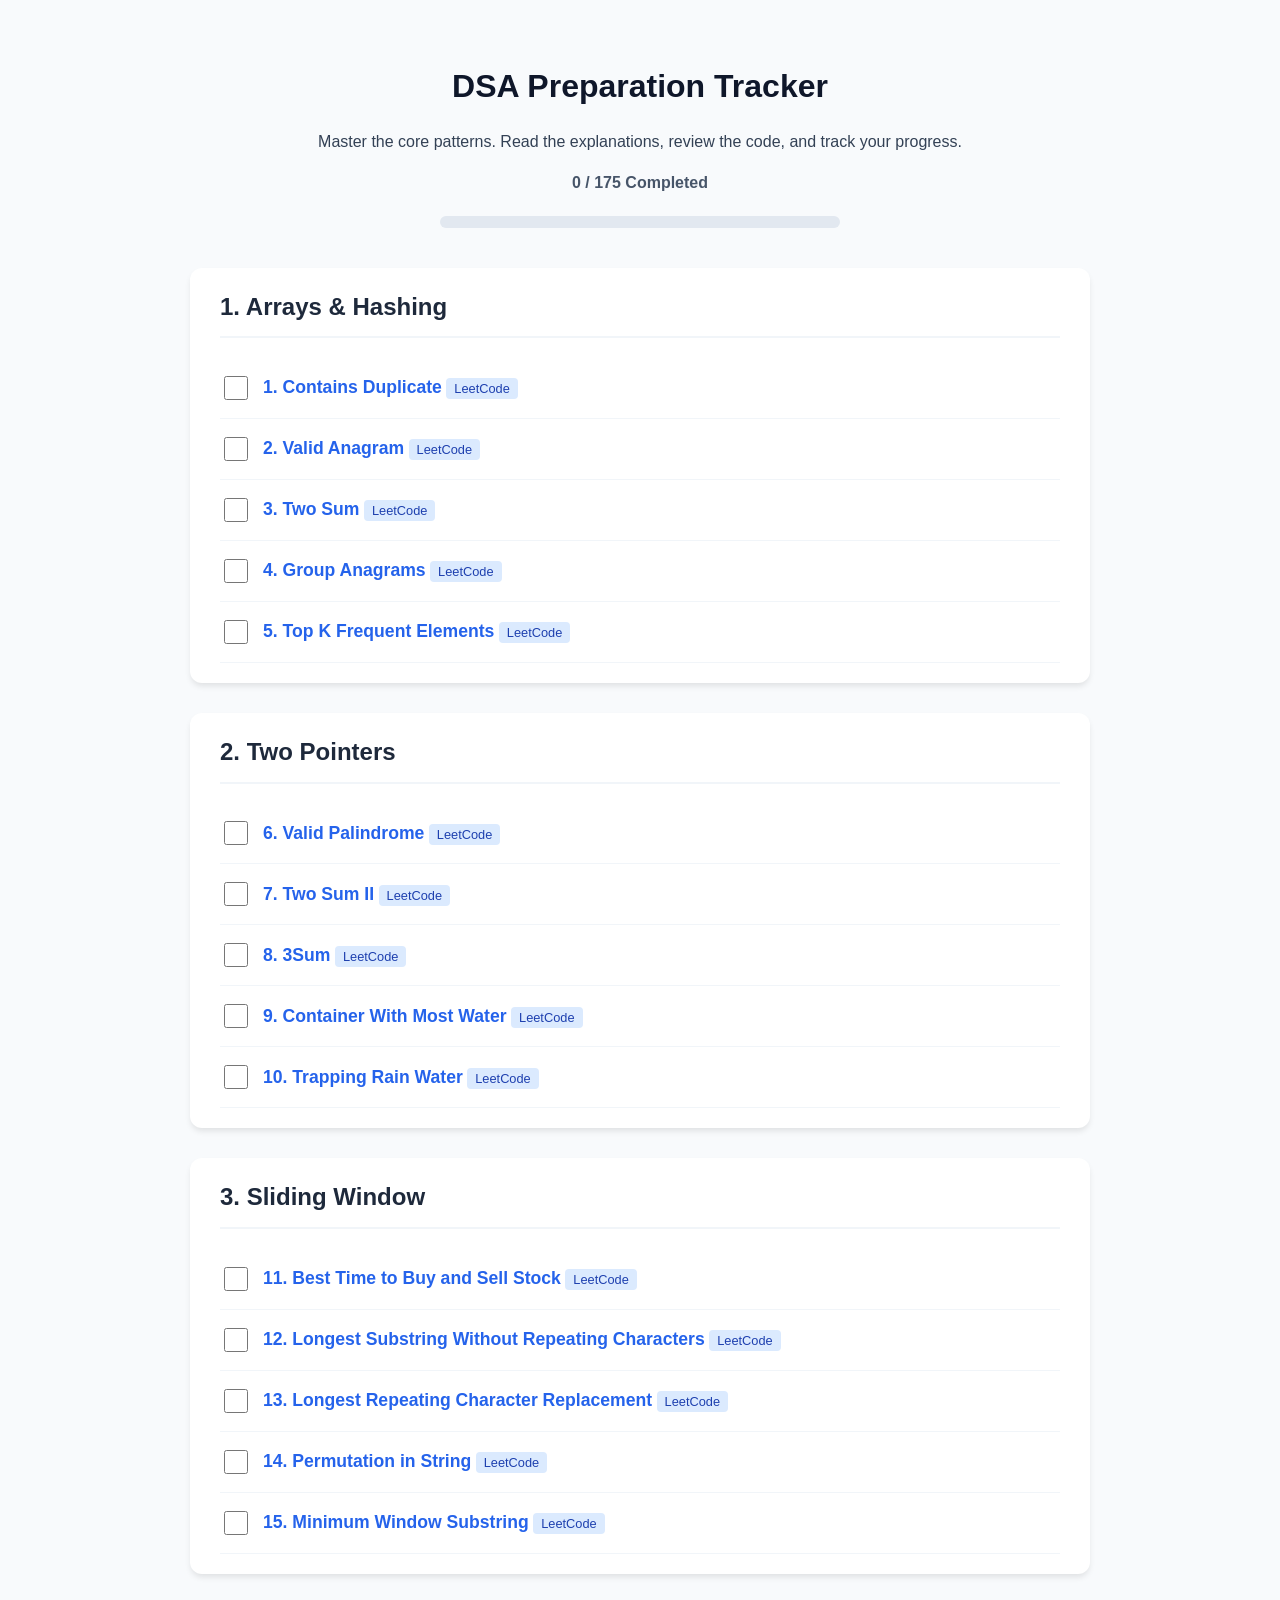
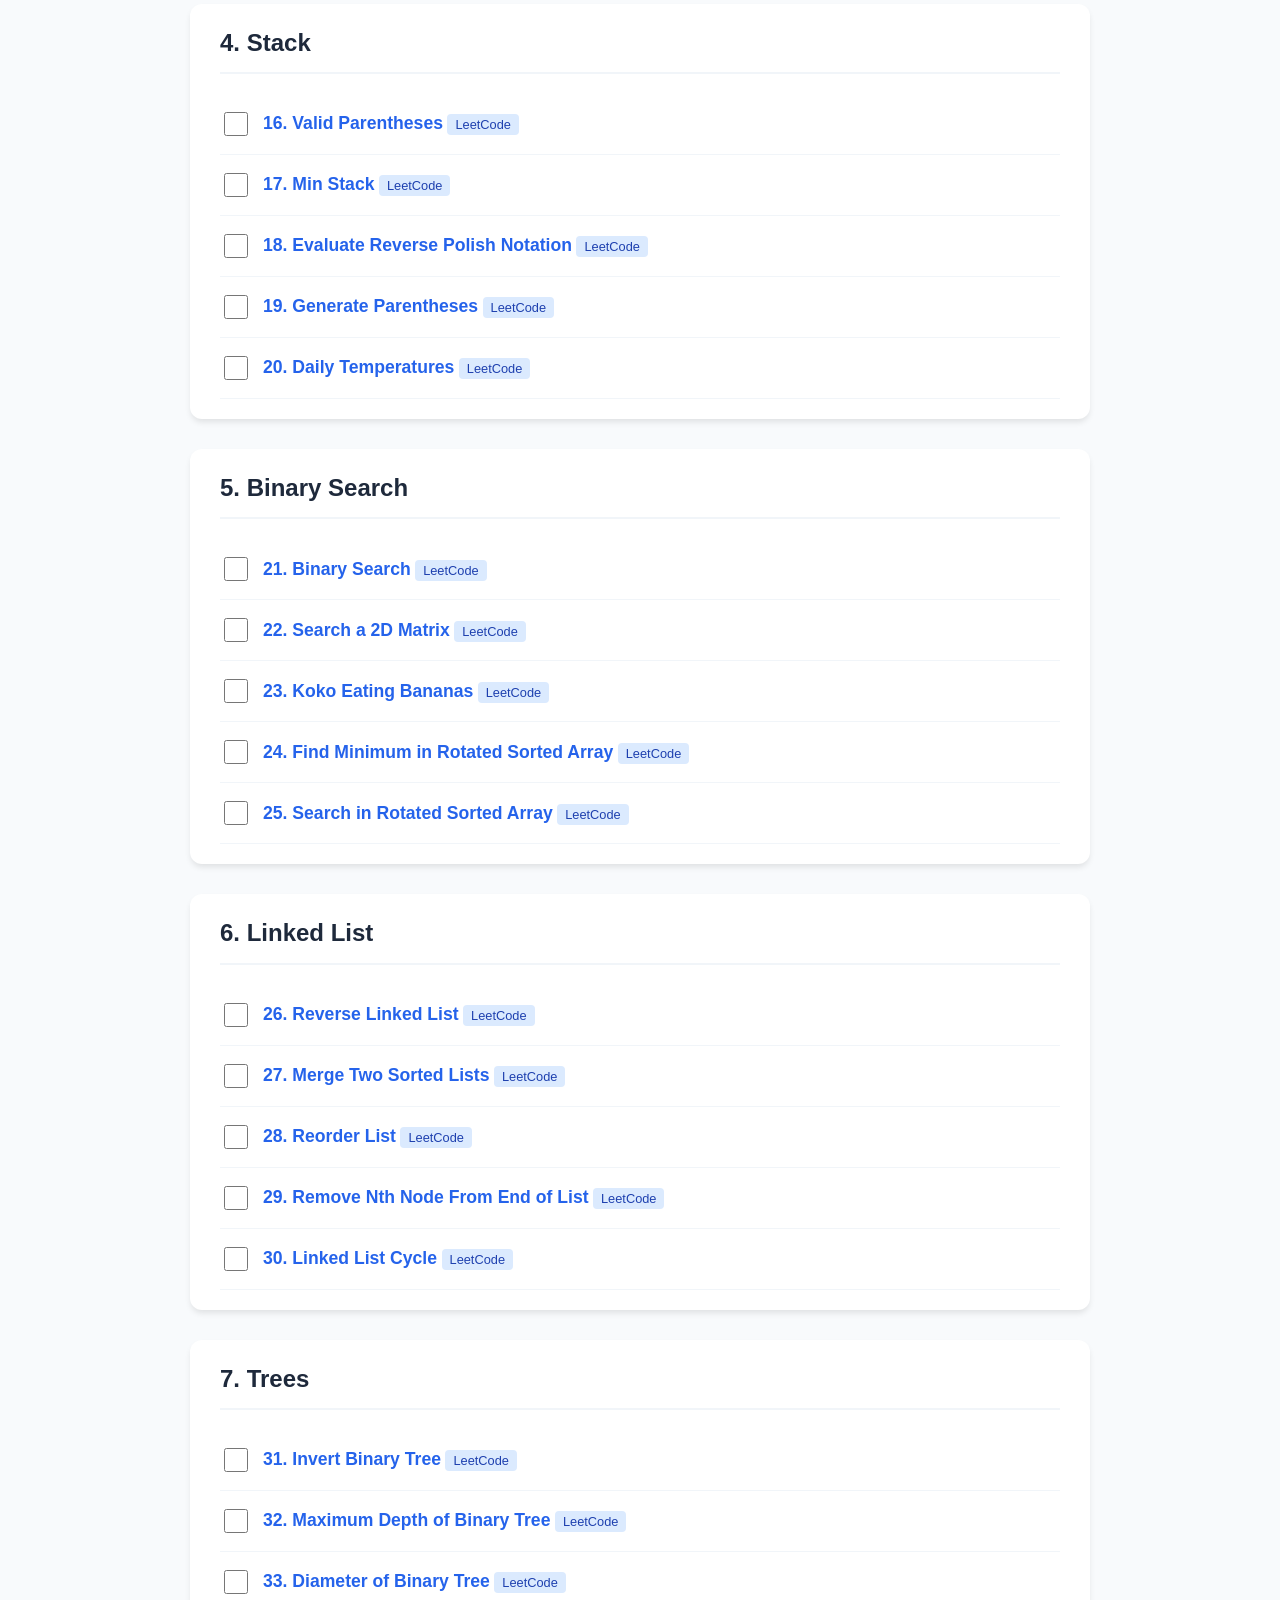
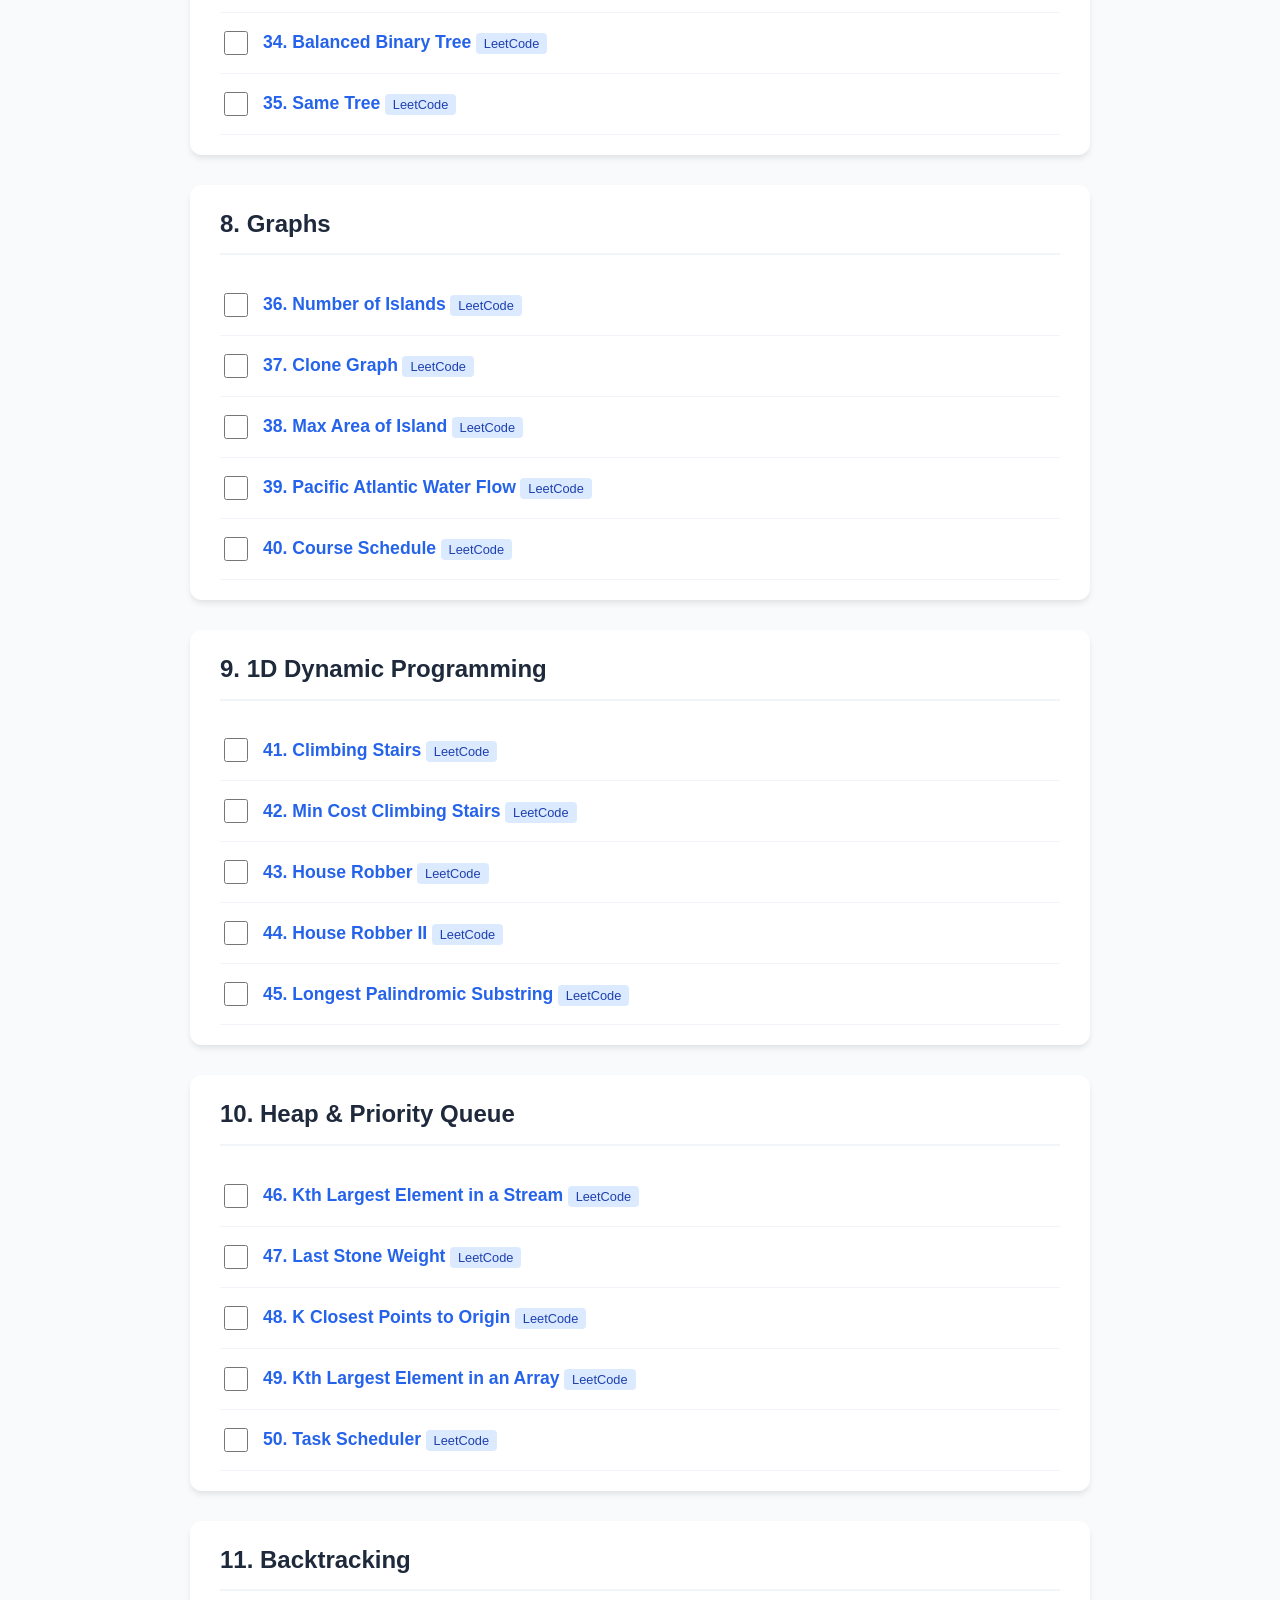
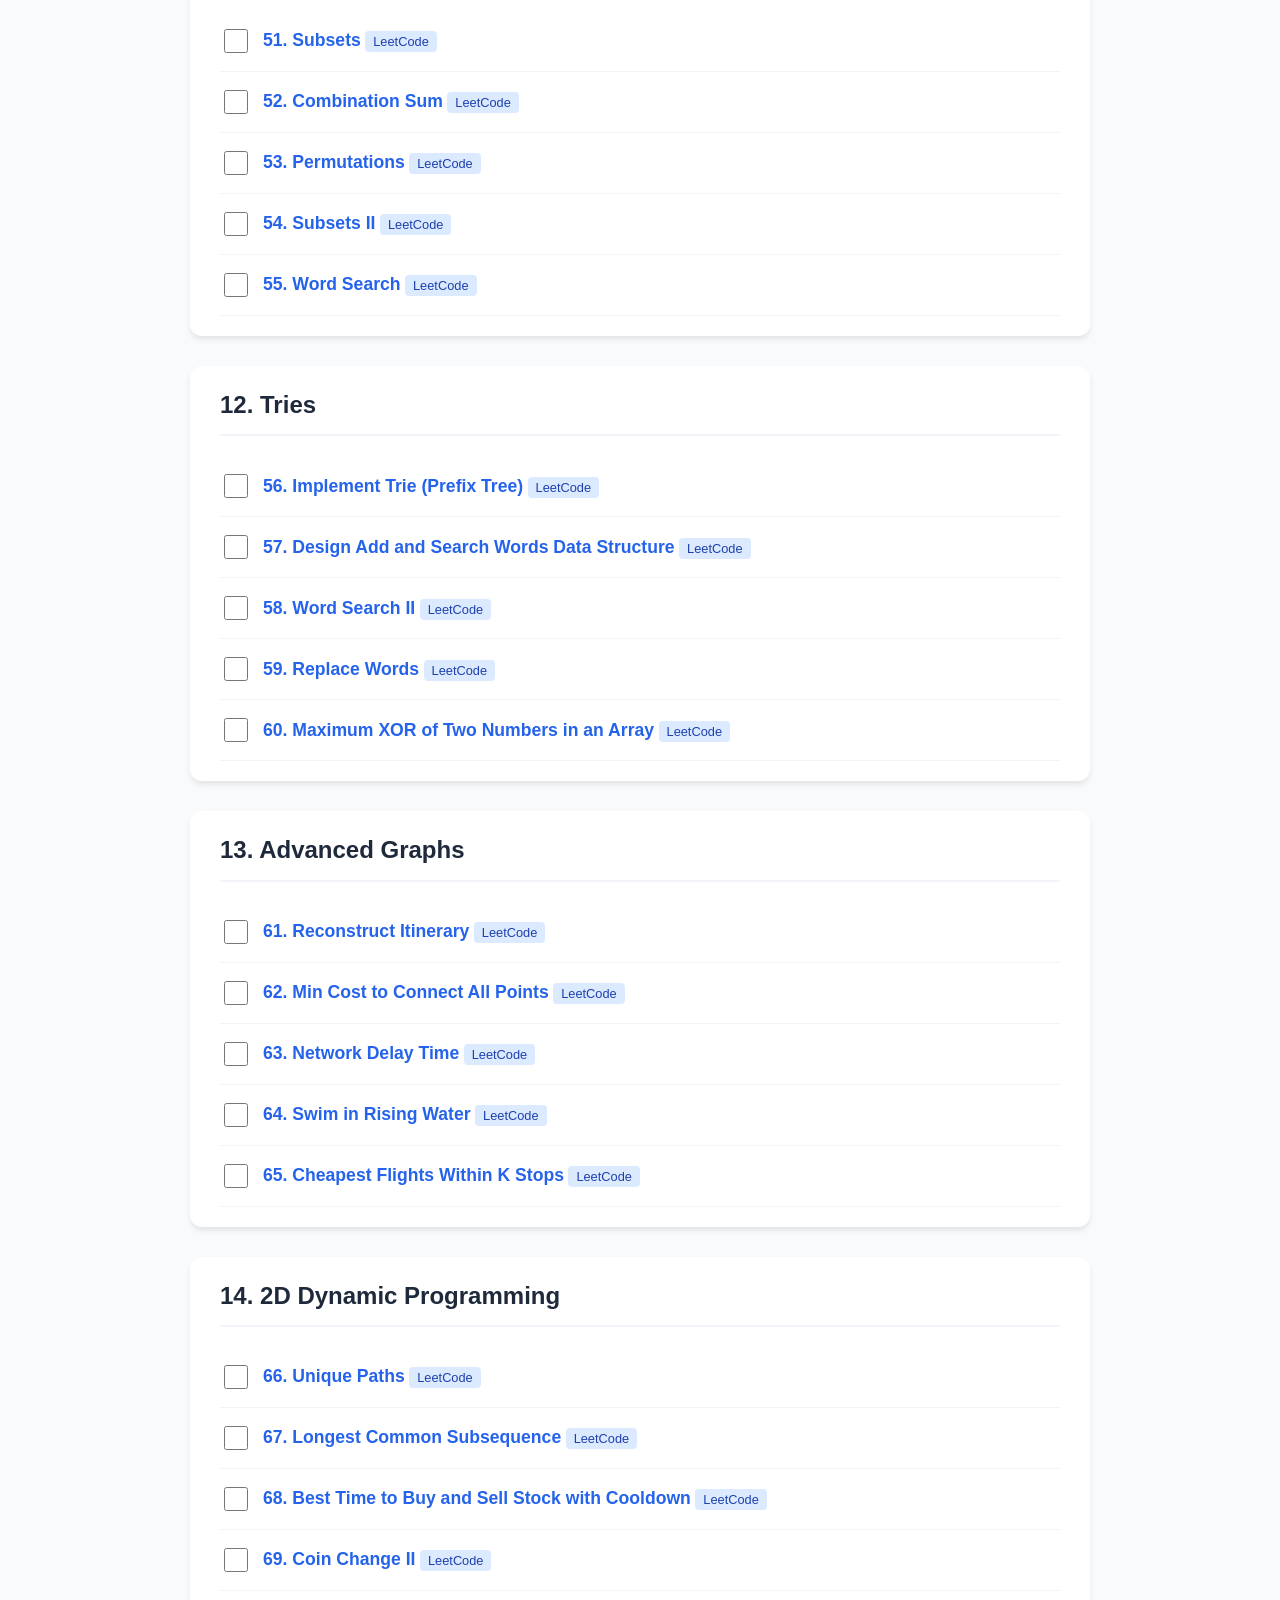
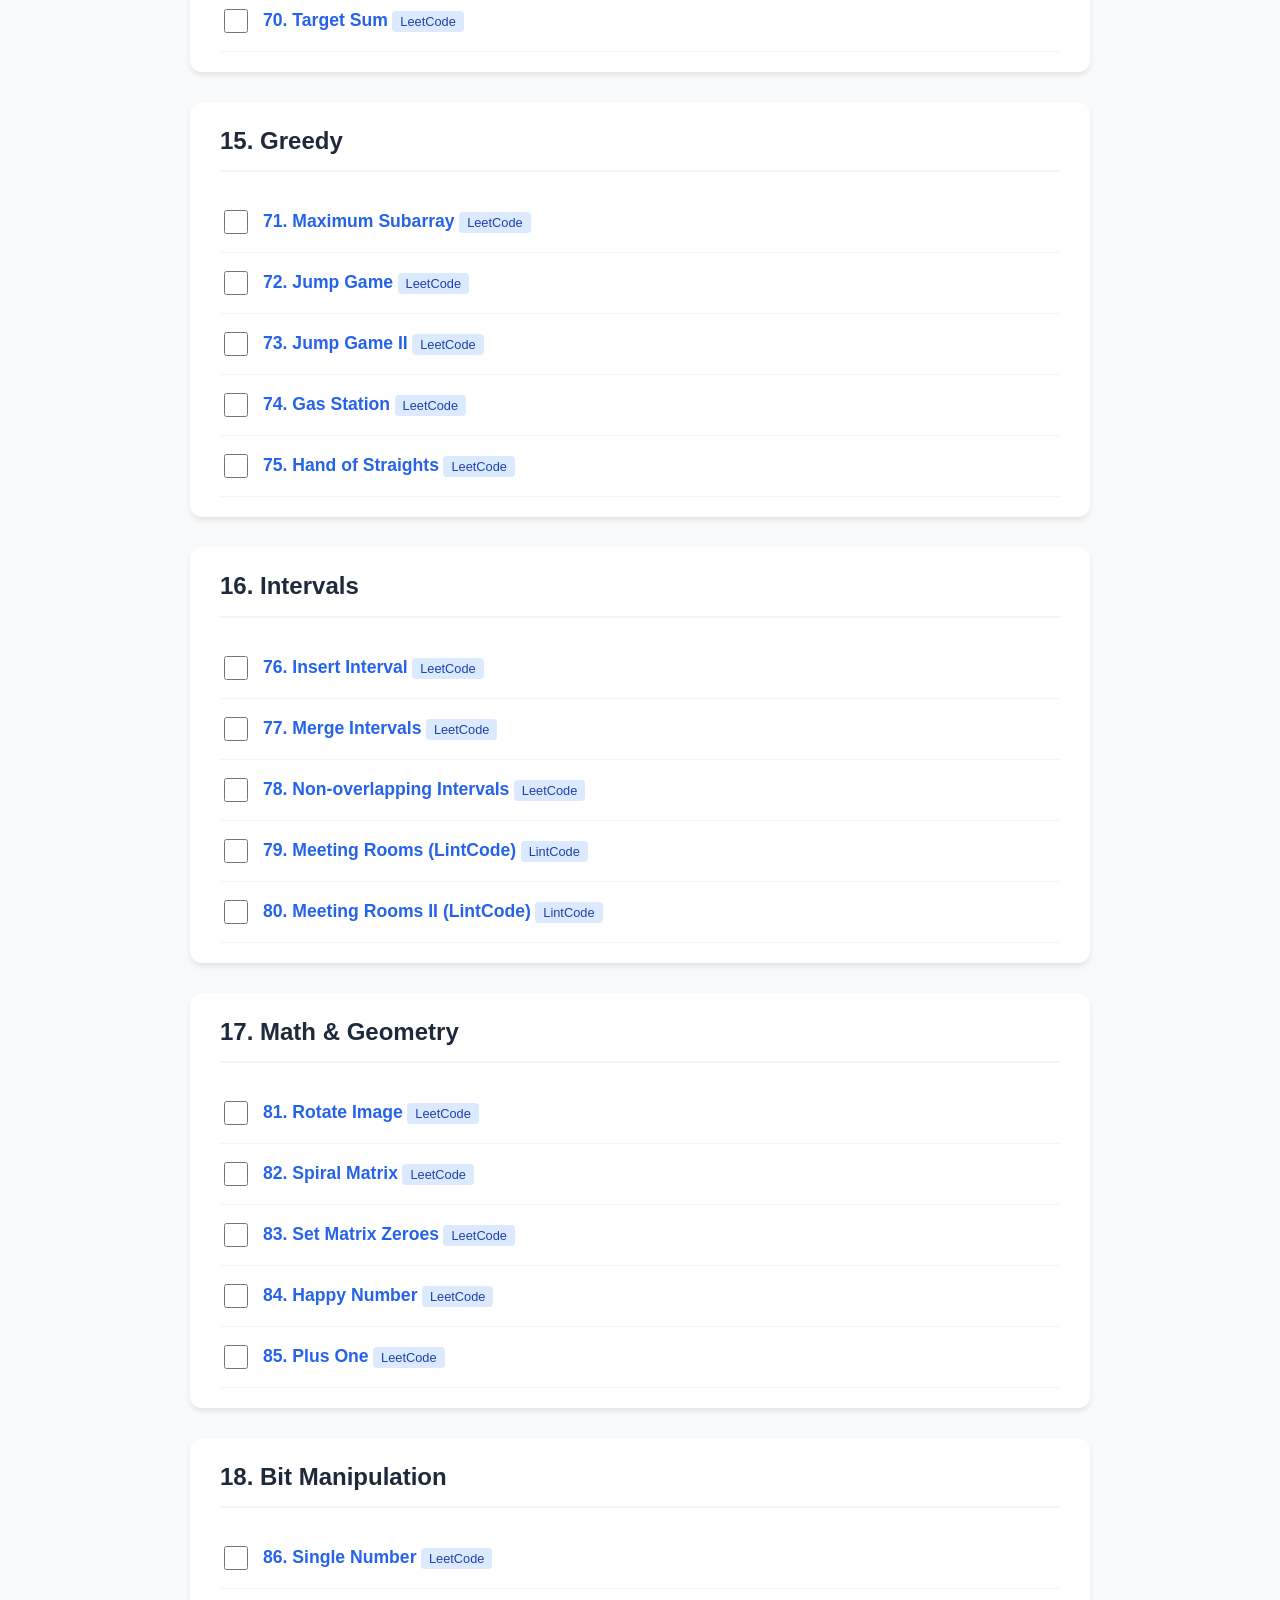
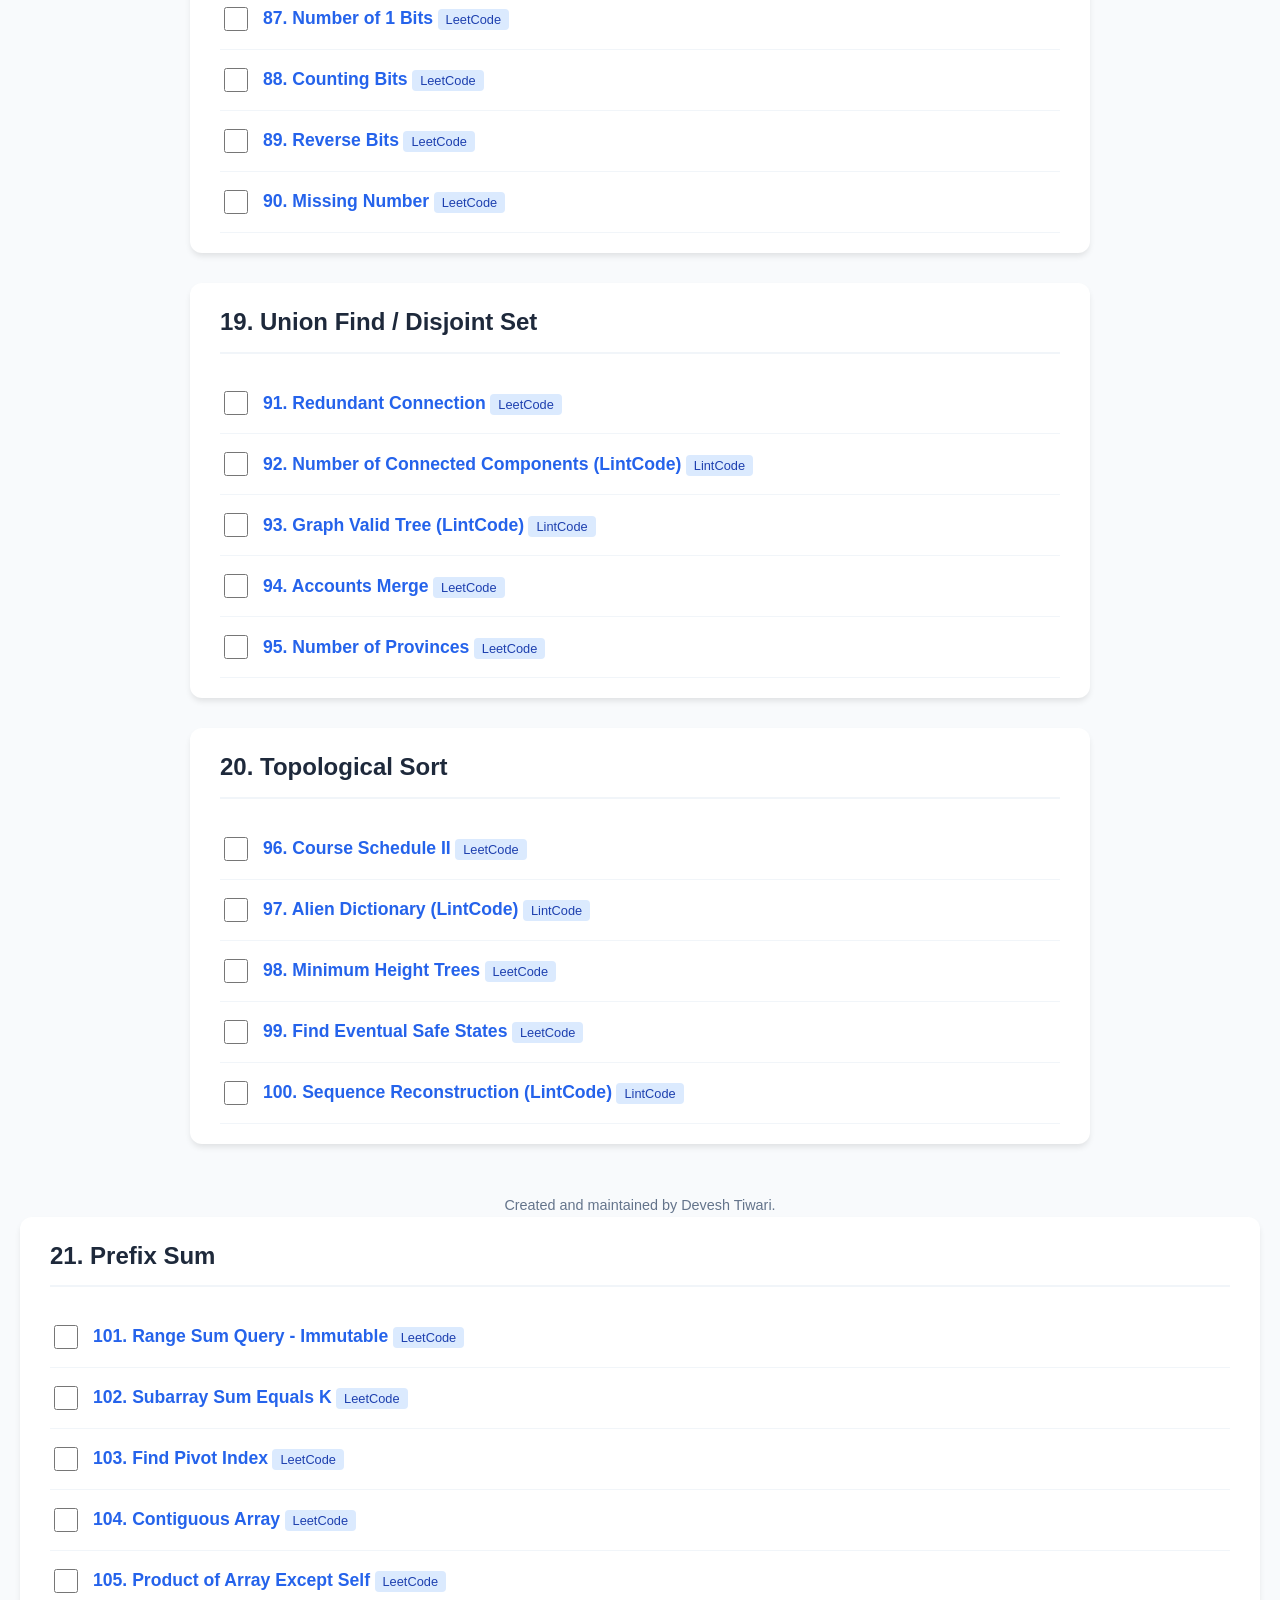
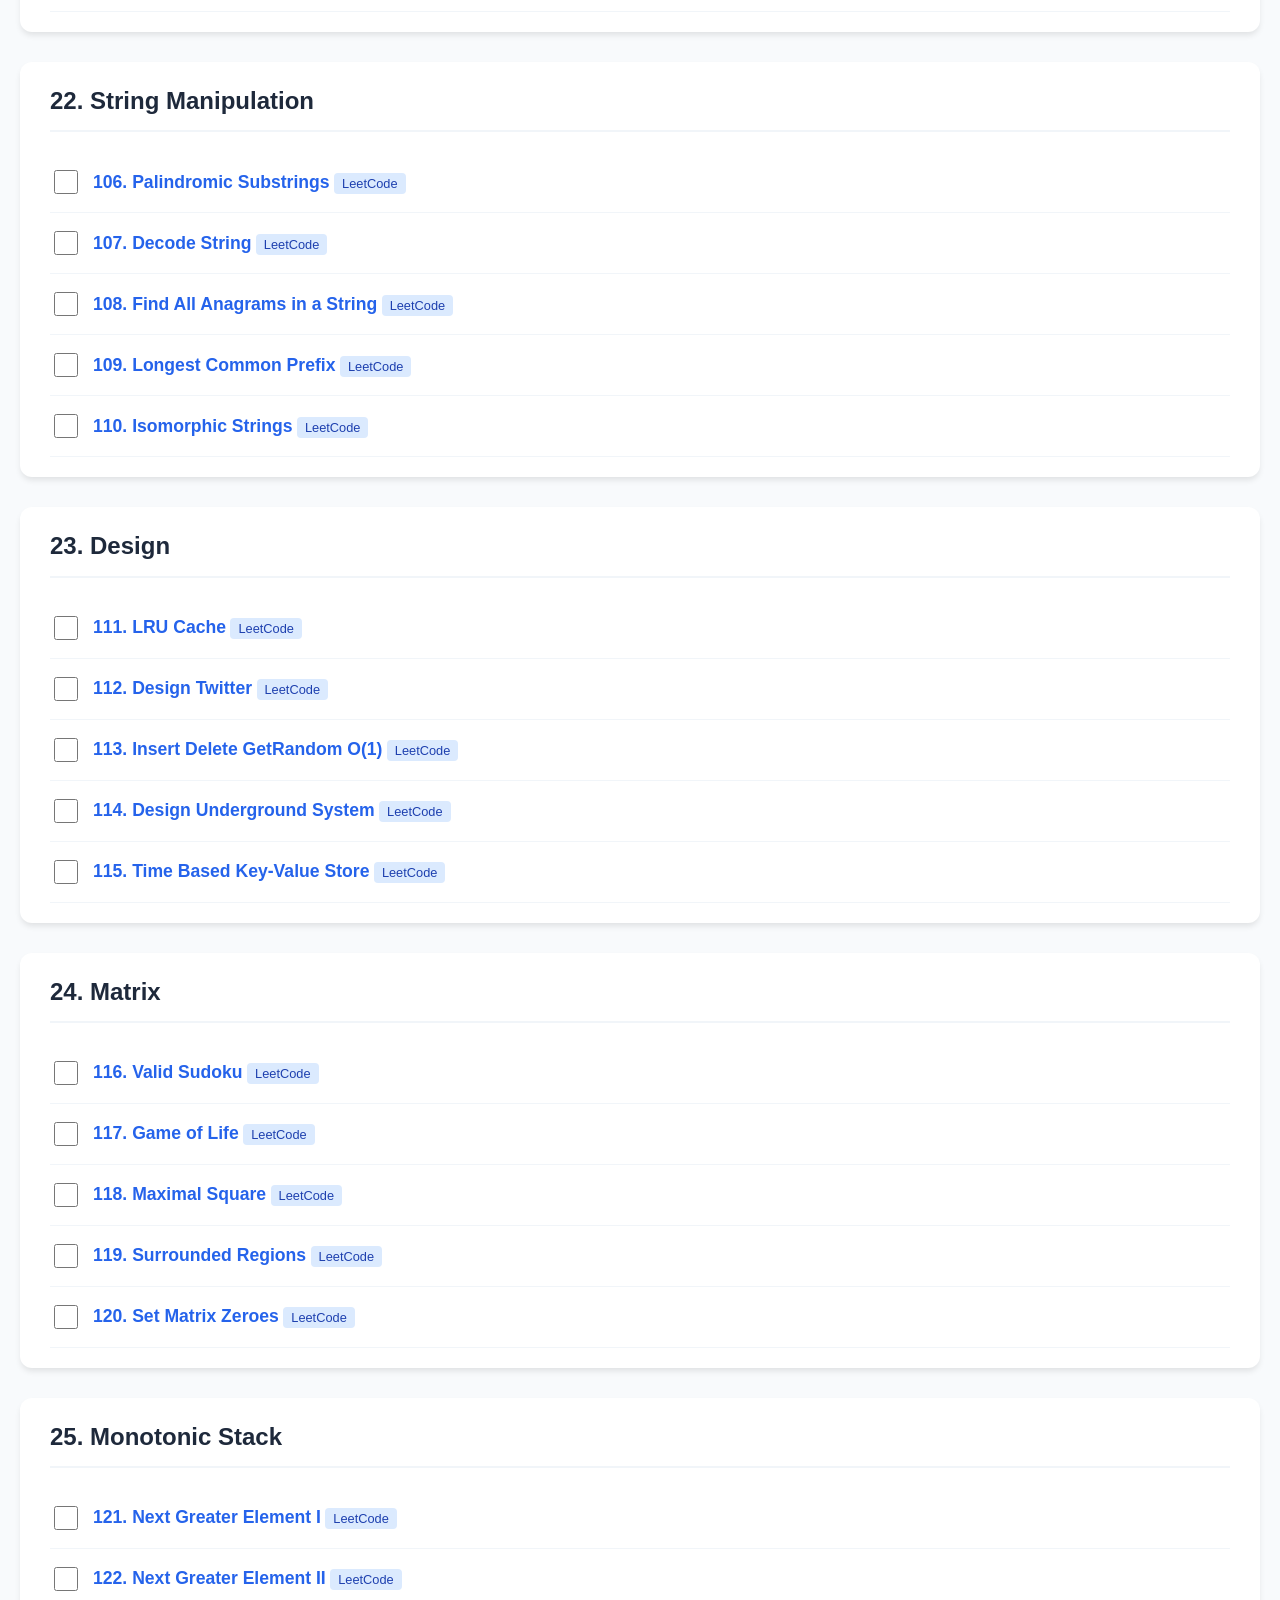
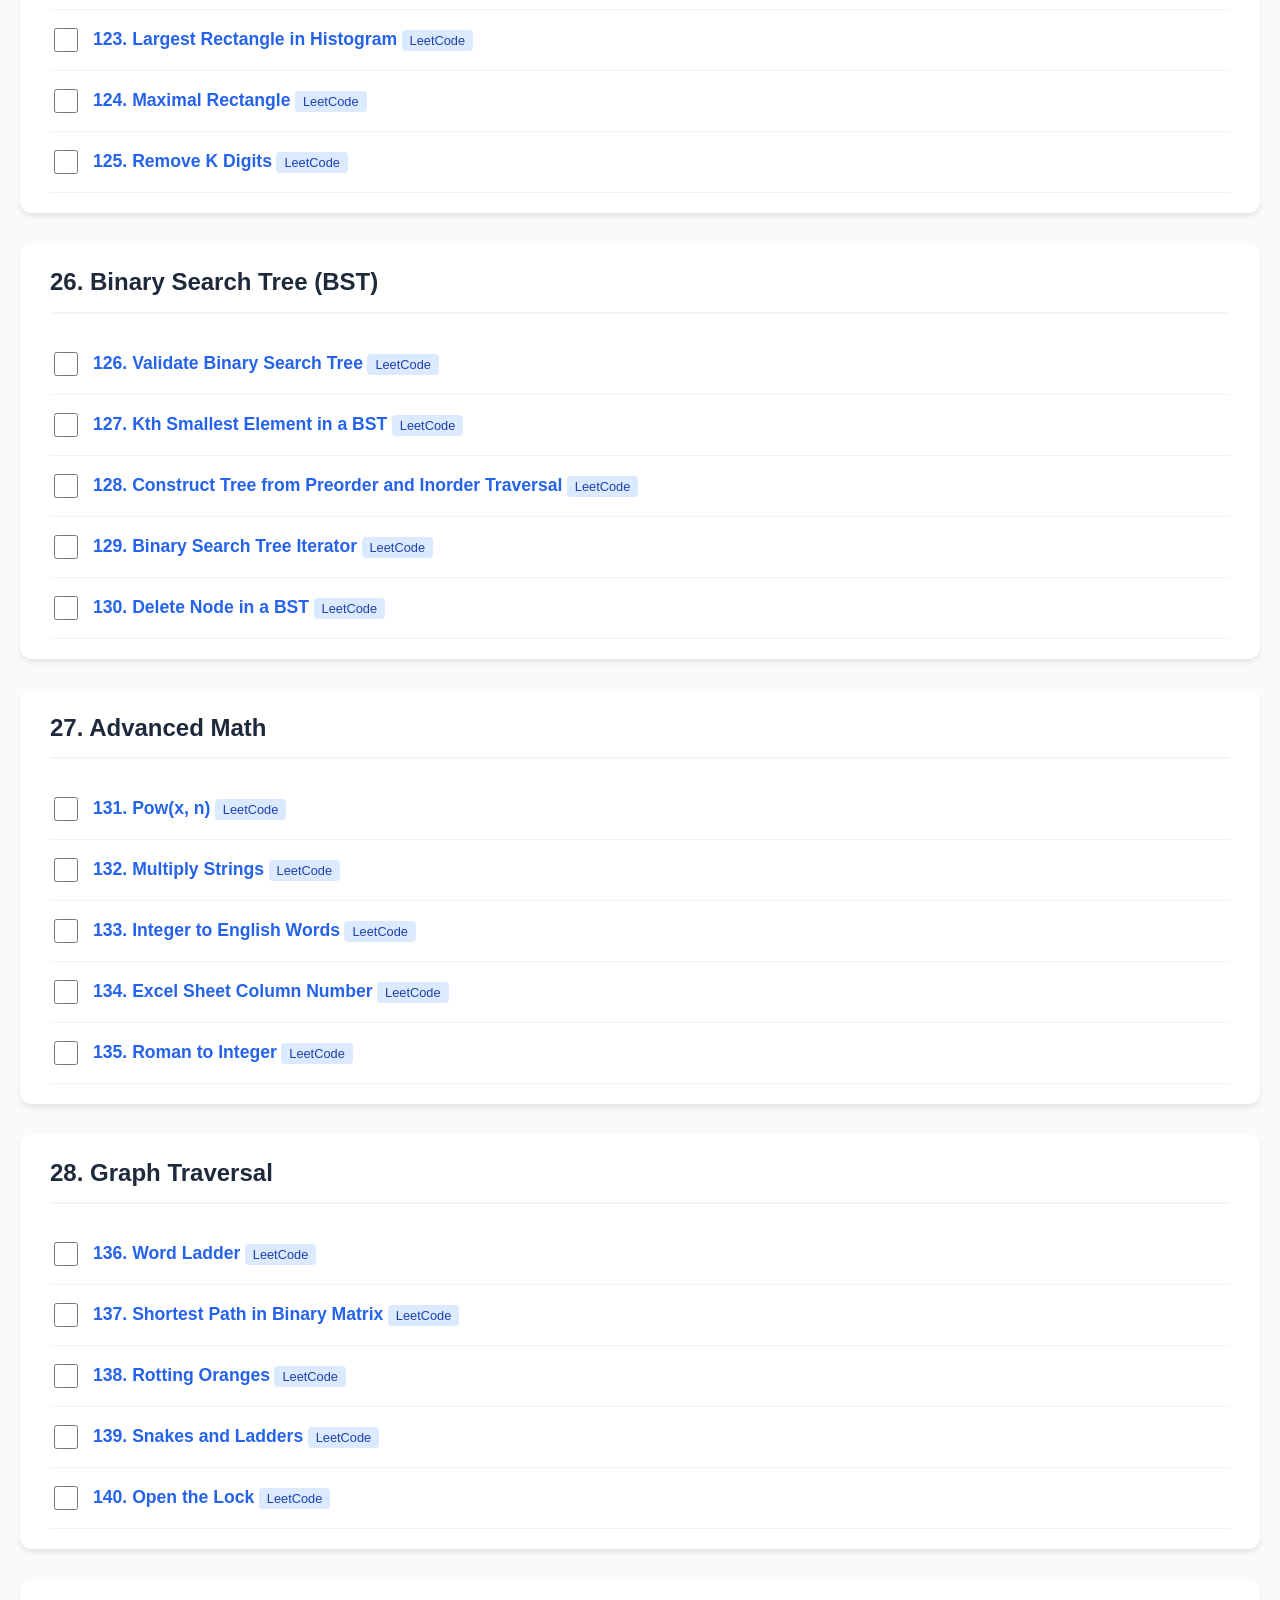
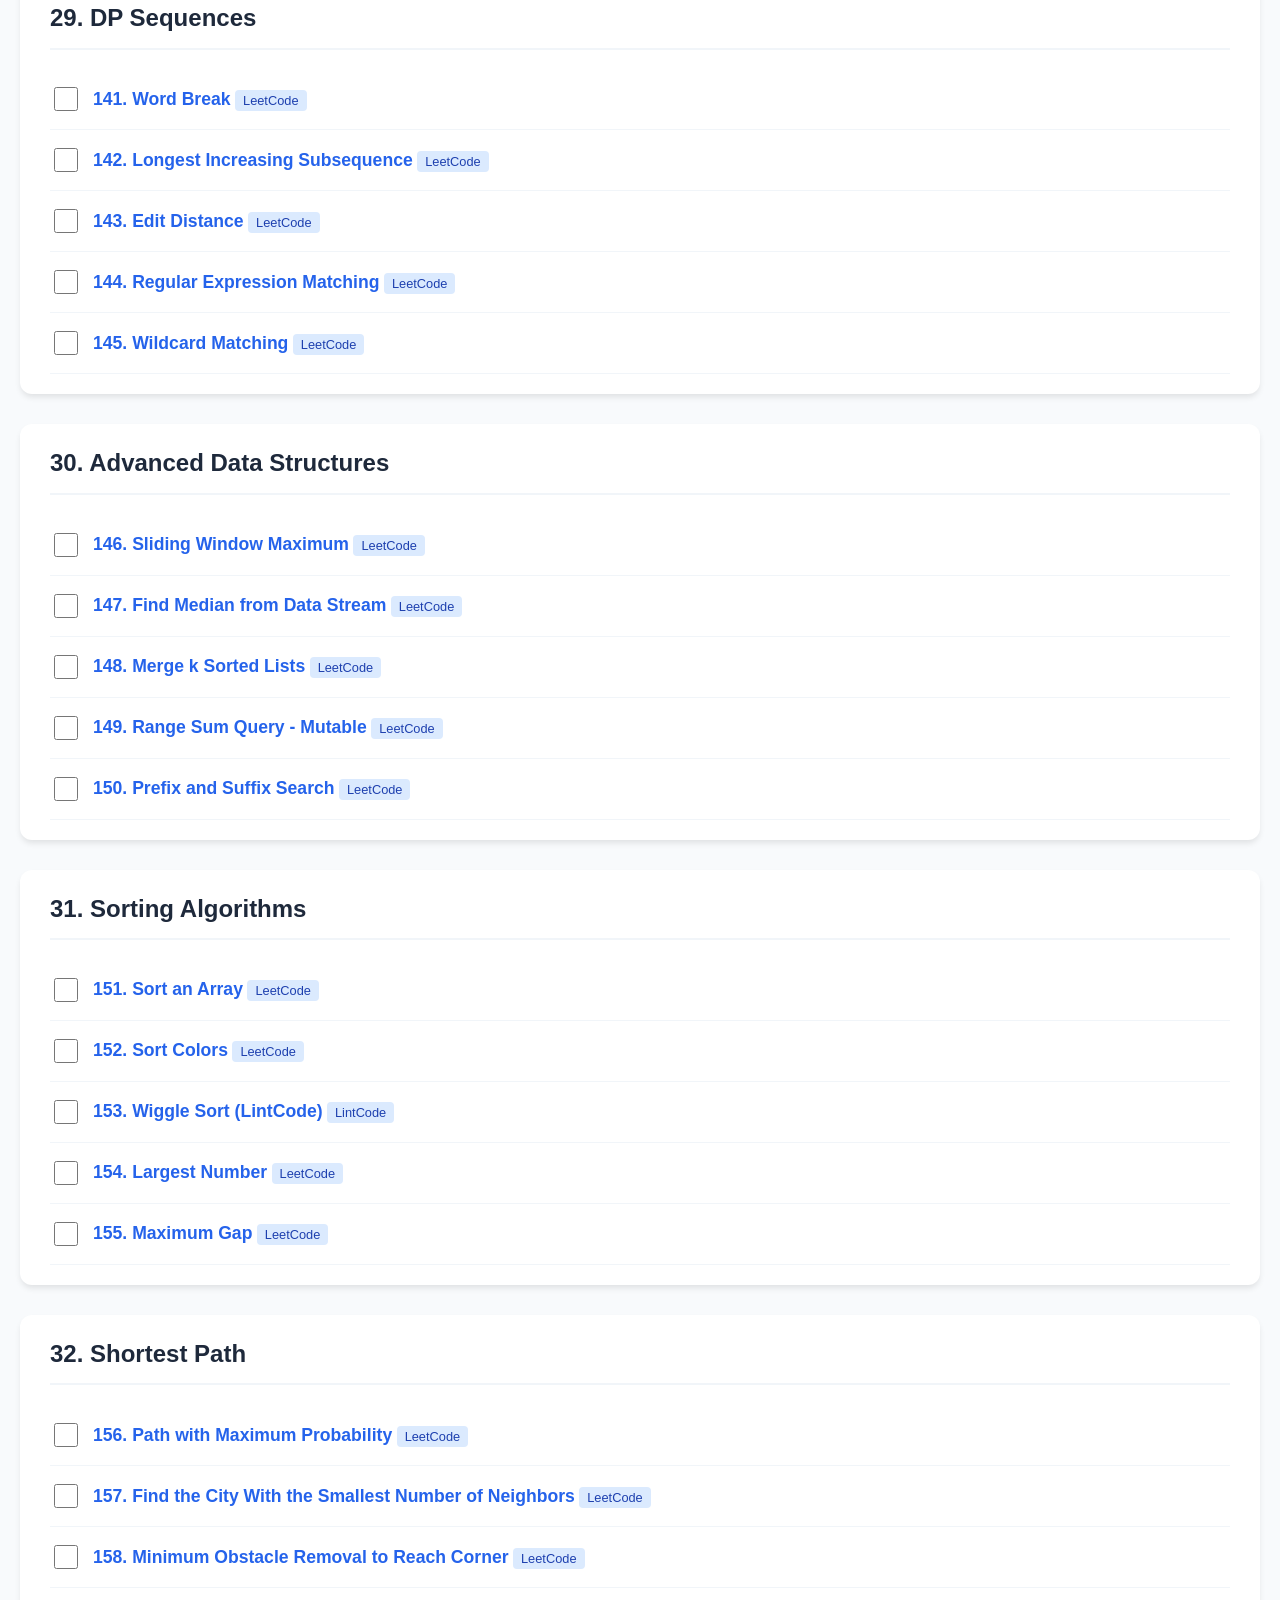
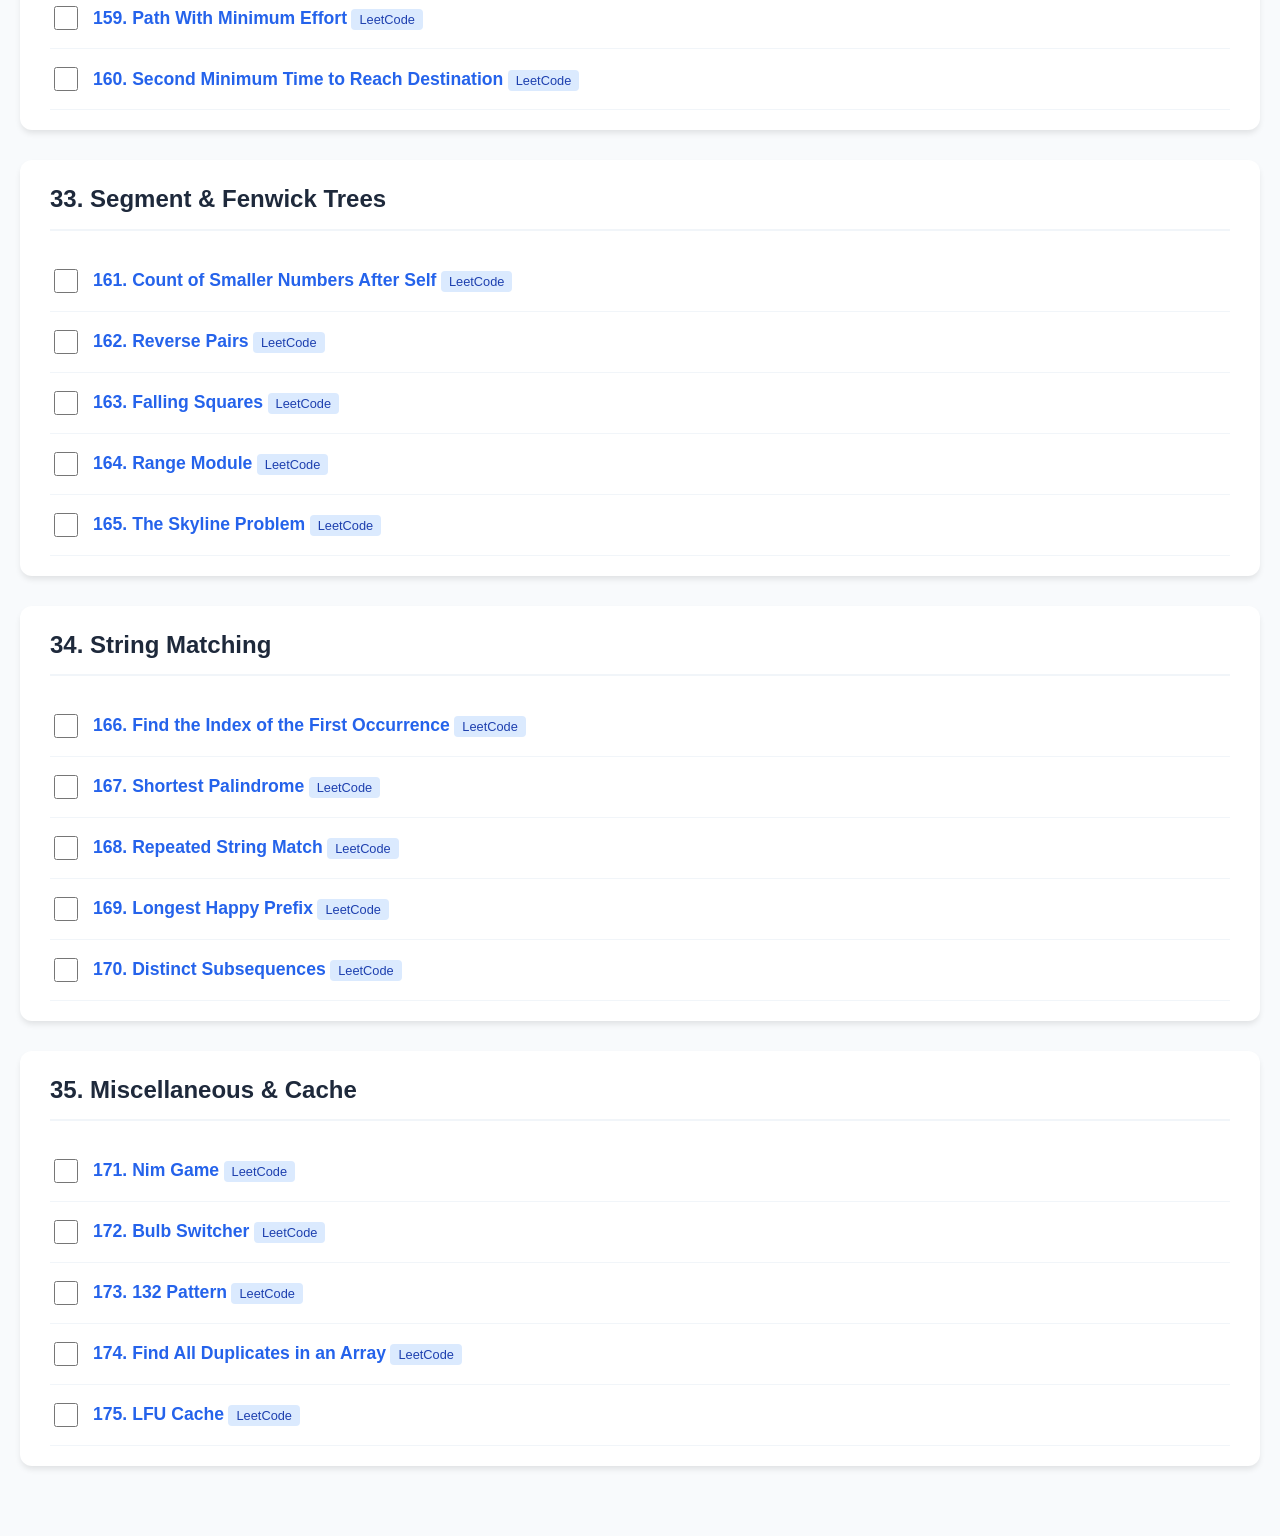
==== main.html @ b4c5cfa8 "ths is forst commit" ====
<!DOCTYPE html>
<html lang="en">

<head>
    <meta charset="UTF-8">
    <meta name="viewport" content="width=device-width, initial-scale=1.0">
    <title>DSA Master Tracker | Prepared by Devesh Tiwari</title>
    <style>
        body {
            font-family: -apple-system, BlinkMacSystemFont, "Segoe UI", Roboto, sans-serif;
            background-color: #f8fafc;
            color: #334155;
            line-height: 1.6;
            margin: 0;
            padding: 40px 20px;
        }

        .container {
            max-width: 900px;
            margin: 0 auto;
        }

        header {
            text-align: center;
            margin-bottom: 40px;
        }

        header h1 {
            color: #0f172a;
            margin-bottom: 10px;
        }

        .progress-container {
            background: #e2e8f0;
            border-radius: 999px;
            height: 12px;
            margin: 20px auto 40px auto;
            max-width: 400px;
            overflow: hidden;
        }

        #progress-bar {
            background: #2563eb;
            height: 100%;
            width: 0%;
            transition: width 0.3s ease;
        }

        #progress-text {
            text-align: center;
            font-weight: bold;
            color: #475569;
        }

        .topic-section {
            background: white;
            border-radius: 12px;
            padding: 20px 30px;
            margin-bottom: 30px;
            box-shadow: 0 4px 6px -1px rgba(0, 0, 0, 0.1);
        }

        .topic-title {
            color: #1e293b;
            border-bottom: 2px solid #f1f5f9;
            padding-bottom: 10px;
            margin-top: 0;
        }

        .problem-row {
            display: flex;
            align-items: center;
            padding: 15px 0;
            border-bottom: 1px solid #f1f5f9;
        }

        .problem-row:last-child {
            border-bottom: none;
        }

        .custom-checkbox {
            width: 24px;
            height: 24px;
            margin-right: 15px;
            cursor: pointer;
            accent-color: #10b981;
        }

        .problem-info {
            flex-grow: 1;
        }

        .problem-name {
            font-size: 1.1em;
            font-weight: 600;
            color: #2563eb;
            cursor: pointer;
            background: none;
            border: none;
            padding: 0;
            text-align: left;
        }

        .problem-name:hover {
            text-decoration: underline;
        }

        .solution-section {
            display: none;
            background: #f8fafc;
            border-radius: 8px;
            padding: 20px;
            margin-top: 15px;
            border-left: 4px solid #3b82f6;
        }

        .solution-section.active {
            display: block;
        }

        .explanation {
            background: white;
            padding: 15px;
            border-radius: 6px;
            margin-bottom: 15px;
            border: 1px solid #e2e8f0;
        }

        .code-block {
            background: #1e293b;
            color: #e2e8f0;
            padding: 15px;
            border-radius: 6px;
            font-family: monospace;
            overflow-x: auto;
            margin-bottom: 15px;
        }

        .tag {
            font-size: 0.8em;
            padding: 3px 8px;
            border-radius: 4px;
            background: #dbeafe;
            color: #1e40af;
            text-decoration: none;
        }

        footer {
            text-align: center;
            margin-top: 50px;
            font-size: 0.9em;
            color: #64748b;
        }
    </style>
</head>

<body>
    <div class="container">
        <header>
            <h1>DSA Preparation Tracker</h1>
            <p>Master the core patterns. Read the explanations, review the code, and track your progress.</p>
            <div id="progress-text">0 / 50 Completed</div>
            <div class="progress-container">
                <div id="progress-bar"></div>
            </div>
        </header>

        <!-- TOPIC 1: ARRAYS & HASHING -->
        <div class="topic-section">
            <h2 class="topic-title">1. Arrays & Hashing</h2>

            <div class="problem-row">
                <input type="checkbox" class="custom-checkbox progress-cb" id="prob-1">
                <div class="problem-info">
                    <button class="problem-name" onclick="toggleSolution('sol-1')">1. Contains Duplicate</button>
                    <a href="https://leetcode.com/problems/contains-duplicate/" target="_blank" class="tag">LeetCode</a>
                </div>
            </div>
            <div id="sol-1" class="solution-section">
                <h3>Explanation</h3>
                <div class="explanation">Write your logic here...</div>
                <h3>Python</h3>
                <pre class="code-block"><code># Code here...</code></pre>
                <h3>Java</h3>
                <pre class="code-block"><code>// Code here...</code></pre>
            </div>

            <div class="problem-row">
                <input type="checkbox" class="custom-checkbox progress-cb" id="prob-2">
                <div class="problem-info">
                    <button class="problem-name" onclick="toggleSolution('sol-2')">2. Valid Anagram</button>
                    <a href="https://leetcode.com/problems/valid-anagram/" target="_blank" class="tag">LeetCode</a>
                </div>
            </div>
            <div id="sol-2" class="solution-section">
                <h3>Explanation</h3>
                <div class="explanation">Write your logic here...</div>
                <h3>Python</h3>
                <pre class="code-block"><code># Code here...</code></pre>
                <h3>Java</h3>
                <pre class="code-block"><code>// Code here...</code></pre>
            </div>

            <div class="problem-row">
                <input type="checkbox" class="custom-checkbox progress-cb" id="prob-3">
                <div class="problem-info">
                    <button class="problem-name" onclick="toggleSolution('sol-3')">3. Two Sum</button>
                    <a href="https://leetcode.com/problems/two-sum/" target="_blank" class="tag">LeetCode</a>
                </div>
            </div>
            <div id="sol-3" class="solution-section">
                <h3>Explanation</h3>
                <div class="explanation">Write your logic here...</div>
                <h3>Python</h3>
                <pre class="code-block"><code># Code here...</code></pre>
                <h3>Java</h3>
                <pre class="code-block"><code>// Code here...</code></pre>
            </div>

            <div class="problem-row">
                <input type="checkbox" class="custom-checkbox progress-cb" id="prob-4">
                <div class="problem-info">
                    <button class="problem-name" onclick="toggleSolution('sol-4')">4. Group Anagrams</button>
                    <a href="https://leetcode.com/problems/group-anagrams/" target="_blank" class="tag">LeetCode</a>
                </div>
            </div>
            <div id="sol-4" class="solution-section">
                <h3>Explanation</h3>
                <div class="explanation">Write your logic here...</div>
                <h3>Python</h3>
                <pre class="code-block"><code># Code here...</code></pre>
                <h3>Java</h3>
                <pre class="code-block"><code>// Code here...</code></pre>
            </div>

            <div class="problem-row">
                <input type="checkbox" class="custom-checkbox progress-cb" id="prob-5">
                <div class="problem-info">
                    <button class="problem-name" onclick="toggleSolution('sol-5')">5. Top K Frequent Elements</button>
                    <a href="https://leetcode.com/problems/top-k-frequent-elements/" target="_blank"
                        class="tag">LeetCode</a>
                </div>
            </div>
            <div id="sol-5" class="solution-section">
                <h3>Explanation</h3>
                <div class="explanation">Write your logic here...</div>
                <h3>Python</h3>
                <pre class="code-block"><code># Code here...</code></pre>
                <h3>Java</h3>
                <pre class="code-block"><code>// Code here...</code></pre>
            </div>
        </div>

        <!-- TOPIC 2: TWO POINTERS -->
        <div class="topic-section">
            <h2 class="topic-title">2. Two Pointers</h2>

            <div class="problem-row">
                <input type="checkbox" class="custom-checkbox progress-cb" id="prob-6">
                <div class="problem-info">
                    <button class="problem-name" onclick="toggleSolution('sol-6')">6. Valid Palindrome</button>
                    <a href="https://leetcode.com/problems/valid-palindrome/" target="_blank" class="tag">LeetCode</a>
                </div>
            </div>
            <div id="sol-6" class="solution-section">
                <h3>Explanation</h3>
                <div class="explanation">Write logic here...</div>
                <h3>Python</h3>
                <pre class="code-block"><code># Code here...</code></pre>
                <h3>Java</h3>
                <pre class="code-block"><code>// Code here...</code></pre>
            </div>

            <div class="problem-row">
                <input type="checkbox" class="custom-checkbox progress-cb" id="prob-7">
                <div class="problem-info">
                    <button class="problem-name" onclick="toggleSolution('sol-7')">7. Two Sum II</button>
                    <a href="https://leetcode.com/problems/two-sum-ii-input-array-is-sorted/" target="_blank"
                        class="tag">LeetCode</a>
                </div>
            </div>
            <div id="sol-7" class="solution-section">
                <h3>Explanation</h3>
                <div class="explanation">Write logic here...</div>
                <h3>Python</h3>
                <pre class="code-block"><code># Code here...</code></pre>
                <h3>Java</h3>
                <pre class="code-block"><code>// Code here...</code></pre>
            </div>

            <div class="problem-row">
                <input type="checkbox" class="custom-checkbox progress-cb" id="prob-8">
                <div class="problem-info">
                    <button class="problem-name" onclick="toggleSolution('sol-8')">8. 3Sum</button>
                    <a href="https://leetcode.com/problems/3sum/" target="_blank" class="tag">LeetCode</a>
                </div>
            </div>
            <div id="sol-8" class="solution-section">
                <h3>Explanation</h3>
                <div class="explanation">Write logic here...</div>
                <h3>Python</h3>
                <pre class="code-block"><code># Code here...</code></pre>
                <h3>Java</h3>
                <pre class="code-block"><code>// Code here...</code></pre>
            </div>

            <div class="problem-row">
                <input type="checkbox" class="custom-checkbox progress-cb" id="prob-9">
                <div class="problem-info">
                    <button class="problem-name" onclick="toggleSolution('sol-9')">9. Container With Most Water</button>
                    <a href="https://leetcode.com/problems/container-with-most-water/" target="_blank"
                        class="tag">LeetCode</a>
                </div>
            </div>
            <div id="sol-9" class="solution-section">
                <h3>Explanation</h3>
                <div class="explanation">Write logic here...</div>
                <h3>Python</h3>
                <pre class="code-block"><code># Code here...</code></pre>
                <h3>Java</h3>
                <pre class="code-block"><code>// Code here...</code></pre>
            </div>

            <div class="problem-row">
                <input type="checkbox" class="custom-checkbox progress-cb" id="prob-10">
                <div class="problem-info">
                    <button class="problem-name" onclick="toggleSolution('sol-10')">10. Trapping Rain Water</button>
                    <a href="https://leetcode.com/problems/trapping-rain-water/" target="_blank"
                        class="tag">LeetCode</a>
                </div>
            </div>
            <div id="sol-10" class="solution-section">
                <h3>Explanation</h3>
                <div class="explanation">Write logic here...</div>
                <h3>Python</h3>
                <pre class="code-block"><code># Code here...</code></pre>
                <h3>Java</h3>
                <pre class="code-block"><code>// Code here...</code></pre>
            </div>
        </div>

        <!-- TOPIC 3: SLIDING WINDOW -->
        <div class="topic-section">
            <h2 class="topic-title">3. Sliding Window</h2>

            <div class="problem-row">
                <input type="checkbox" class="custom-checkbox progress-cb" id="prob-11">
                <div class="problem-info">
                    <button class="problem-name" onclick="toggleSolution('sol-11')">11. Best Time to Buy and Sell
                        Stock</button>
                    <a href="https://leetcode.com/problems/best-time-to-buy-and-sell-stock/" target="_blank"
                        class="tag">LeetCode</a>
                </div>
            </div>
            <div id="sol-11" class="solution-section">
                <h3>Explanation</h3>
                <div class="explanation">Write logic here...</div>
                <h3>Python</h3>
                <pre class="code-block"><code># Code here...</code></pre>
            </div>

            <div class="problem-row">
                <input type="checkbox" class="custom-checkbox progress-cb" id="prob-12">
                <div class="problem-info">
                    <button class="problem-name" onclick="toggleSolution('sol-12')">12. Longest Substring Without
                        Repeating Characters</button>
                    <a href="https://leetcode.com/problems/longest-substring-without-repeating-characters/"
                        target="_blank" class="tag">LeetCode</a>
                </div>
            </div>
            <div id="sol-12" class="solution-section">
                <h3>Explanation</h3>
                <div class="explanation">Write logic here...</div>
                <h3>Python</h3>
                <pre class="code-block"><code># Code here...</code></pre>
            </div>

            <div class="problem-row">
                <input type="checkbox" class="custom-checkbox progress-cb" id="prob-13">
                <div class="problem-info">
                    <button class="problem-name" onclick="toggleSolution('sol-13')">13. Longest Repeating Character
                        Replacement</button>
                    <a href="https://leetcode.com/problems/longest-repeating-character-replacement/" target="_blank"
                        class="tag">LeetCode</a>
                </div>
            </div>
            <div id="sol-13" class="solution-section">
                <h3>Explanation</h3>
                <div class="explanation">Write logic here...</div>
                <h3>Python</h3>
                <pre class="code-block"><code># Code here...</code></pre>
            </div>

            <div class="problem-row">
                <input type="checkbox" class="custom-checkbox progress-cb" id="prob-14">
                <div class="problem-info">
                    <button class="problem-name" onclick="toggleSolution('sol-14')">14. Permutation in String</button>
                    <a href="https://leetcode.com/problems/permutation-in-string/" target="_blank"
                        class="tag">LeetCode</a>
                </div>
            </div>
            <div id="sol-14" class="solution-section">
                <h3>Explanation</h3>
                <div class="explanation">Write logic here...</div>
                <h3>Python</h3>
                <pre class="code-block"><code># Code here...</code></pre>
            </div>

            <div class="problem-row">
                <input type="checkbox" class="custom-checkbox progress-cb" id="prob-15">
                <div class="problem-info">
                    <button class="problem-name" onclick="toggleSolution('sol-15')">15. Minimum Window
                        Substring</button>
                    <a href="https://leetcode.com/problems/minimum-window-substring/" target="_blank"
                        class="tag">LeetCode</a>
                </div>
            </div>
            <div id="sol-15" class="solution-section">
                <h3>Explanation</h3>
                <div class="explanation">Write logic here...</div>
                <h3>Python</h3>
                <pre class="code-block"><code># Code here...</code></pre>
            </div>
        </div>

        <!-- TOPIC 4: STACK -->
        <div class="topic-section">
            <h2 class="topic-title">4. Stack</h2>

            <div class="problem-row">
                <input type="checkbox" class="custom-checkbox progress-cb" id="prob-16">
                <div class="problem-info">
                    <button class="problem-name" onclick="toggleSolution('sol-16')">16. Valid Parentheses</button>
                    <a href="https://leetcode.com/problems/valid-parentheses/" target="_blank" class="tag">LeetCode</a>
                </div>
            </div>
            <div id="sol-16" class="solution-section">
                <h3>Explanation</h3>
                <div class="explanation">Write logic here...</div>
                <h3>Python</h3>
                <pre class="code-block"><code># Code here...</code></pre>
            </div>

            <div class="problem-row">
                <input type="checkbox" class="custom-checkbox progress-cb" id="prob-17">
                <div class="problem-info">
                    <button class="problem-name" onclick="toggleSolution('sol-17')">17. Min Stack</button>
                    <a href="https://leetcode.com/problems/min-stack/" target="_blank" class="tag">LeetCode</a>
                </div>
            </div>
            <div id="sol-17" class="solution-section">
                <h3>Explanation</h3>
                <div class="explanation">Write logic here...</div>
                <h3>Python</h3>
                <pre class="code-block"><code># Code here...</code></pre>
            </div>

            <div class="problem-row">
                <input type="checkbox" class="custom-checkbox progress-cb" id="prob-18">
                <div class="problem-info">
                    <button class="problem-name" onclick="toggleSolution('sol-18')">18. Evaluate Reverse Polish
                        Notation</button>
                    <a href="https://leetcode.com/problems/evaluate-reverse-polish-notation/" target="_blank"
                        class="tag">LeetCode</a>
                </div>
            </div>
            <div id="sol-18" class="solution-section">
                <h3>Explanation</h3>
                <div class="explanation">Write logic here...</div>
                <h3>Python</h3>
                <pre class="code-block"><code># Code here...</code></pre>
            </div>

            <div class="problem-row">
                <input type="checkbox" class="custom-checkbox progress-cb" id="prob-19">
                <div class="problem-info">
                    <button class="problem-name" onclick="toggleSolution('sol-19')">19. Generate Parentheses</button>
                    <a href="https://leetcode.com/problems/generate-parentheses/" target="_blank"
                        class="tag">LeetCode</a>
                </div>
            </div>
            <div id="sol-19" class="solution-section">
                <h3>Explanation</h3>
                <div class="explanation">Write logic here...</div>
                <h3>Python</h3>
                <pre class="code-block"><code># Code here...</code></pre>
            </div>

            <div class="problem-row">
                <input type="checkbox" class="custom-checkbox progress-cb" id="prob-20">
                <div class="problem-info">
                    <button class="problem-name" onclick="toggleSolution('sol-20')">20. Daily Temperatures</button>
                    <a href="https://leetcode.com/problems/daily-temperatures/" target="_blank" class="tag">LeetCode</a>
                </div>
            </div>
            <div id="sol-20" class="solution-section">
                <h3>Explanation</h3>
                <div class="explanation">Write logic here...</div>
                <h3>Python</h3>
                <pre class="code-block"><code># Code here...</code></pre>
            </div>
        </div>

        <!-- TOPIC 5: BINARY SEARCH -->
        <div class="topic-section">
            <h2 class="topic-title">5. Binary Search</h2>

            <div class="problem-row">
                <input type="checkbox" class="custom-checkbox progress-cb" id="prob-21">
                <div class="problem-info">
                    <button class="problem-name" onclick="toggleSolution('sol-21')">21. Binary Search</button>
                    <a href="https://leetcode.com/problems/binary-search/" target="_blank" class="tag">LeetCode</a>
                </div>
            </div>
            <div id="sol-21" class="solution-section">
                <h3>Explanation</h3>
                <div class="explanation">Write logic here...</div>
                <h3>Python</h3>
                <pre class="code-block"><code># Code here...</code></pre>
            </div>

            <div class="problem-row">
                <input type="checkbox" class="custom-checkbox progress-cb" id="prob-22">
                <div class="problem-info">
                    <button class="problem-name" onclick="toggleSolution('sol-22')">22. Search a 2D Matrix</button>
                    <a href="https://leetcode.com/problems/search-a-2d-matrix/" target="_blank" class="tag">LeetCode</a>
                </div>
            </div>
            <div id="sol-22" class="solution-section">
                <h3>Explanation</h3>
                <div class="explanation">Write logic here...</div>
                <h3>Python</h3>
                <pre class="code-block"><code># Code here...</code></pre>
            </div>

            <div class="problem-row">
                <input type="checkbox" class="custom-checkbox progress-cb" id="prob-23">
                <div class="problem-info">
                    <button class="problem-name" onclick="toggleSolution('sol-23')">23. Koko Eating Bananas</button>
                    <a href="https://leetcode.com/problems/koko-eating-bananas/" target="_blank"
                        class="tag">LeetCode</a>
                </div>
            </div>
            <div id="sol-23" class="solution-section">
                <h3>Explanation</h3>
                <div class="explanation">Write logic here...</div>
                <h3>Python</h3>
                <pre class="code-block"><code># Code here...</code></pre>
            </div>

            <div class="problem-row">
                <input type="checkbox" class="custom-checkbox progress-cb" id="prob-24">
                <div class="problem-info">
                    <button class="problem-name" onclick="toggleSolution('sol-24')">24. Find Minimum in Rotated Sorted
                        Array</button>
                    <a href="https://leetcode.com/problems/find-minimum-in-rotated-sorted-array/" target="_blank"
                        class="tag">LeetCode</a>
                </div>
            </div>
            <div id="sol-24" class="solution-section">
                <h3>Explanation</h3>
                <div class="explanation">Write logic here...</div>
                <h3>Python</h3>
                <pre class="code-block"><code># Code here...</code></pre>
            </div>

            <div class="problem-row">
                <input type="checkbox" class="custom-checkbox progress-cb" id="prob-25">
                <div class="problem-info">
                    <button class="problem-name" onclick="toggleSolution('sol-25')">25. Search in Rotated Sorted
                        Array</button>
                    <a href="https://leetcode.com/problems/search-in-rotated-sorted-array/" target="_blank"
                        class="tag">LeetCode</a>
                </div>
            </div>
            <div id="sol-25" class="solution-section">
                <h3>Explanation</h3>
                <div class="explanation">Write logic here...</div>
                <h3>Python</h3>
                <pre class="code-block"><code># Code here...</code></pre>
            </div>
        </div>

        <!-- TOPIC 6: LINKED LIST -->
        <div class="topic-section">
            <h2 class="topic-title">6. Linked List</h2>

            <div class="problem-row">
                <input type="checkbox" class="custom-checkbox progress-cb" id="prob-26">
                <div class="problem-info">
                    <button class="problem-name" onclick="toggleSolution('sol-26')">26. Reverse Linked List</button>
                    <a href="https://leetcode.com/problems/reverse-linked-list/" target="_blank"
                        class="tag">LeetCode</a>
                </div>
            </div>
            <div id="sol-26" class="solution-section">
                <h3>Explanation</h3>
                <div class="explanation">Write logic here...</div>
                <h3>Python</h3>
                <pre class="code-block"><code># Code here...</code></pre>
            </div>

            <div class="problem-row">
                <input type="checkbox" class="custom-checkbox progress-cb" id="prob-27">
                <div class="problem-info">
                    <button class="problem-name" onclick="toggleSolution('sol-27')">27. Merge Two Sorted Lists</button>
                    <a href="https://leetcode.com/problems/merge-two-sorted-lists/" target="_blank"
                        class="tag">LeetCode</a>
                </div>
            </div>
            <div id="sol-27" class="solution-section">
                <h3>Explanation</h3>
                <div class="explanation">Write logic here...</div>
                <h3>Python</h3>
                <pre class="code-block"><code># Code here...</code></pre>
            </div>

            <div class="problem-row">
                <input type="checkbox" class="custom-checkbox progress-cb" id="prob-28">
                <div class="problem-info">
                    <button class="problem-name" onclick="toggleSolution('sol-28')">28. Reorder List</button>
                    <a href="https://leetcode.com/problems/reorder-list/" target="_blank" class="tag">LeetCode</a>
                </div>
            </div>
            <div id="sol-28" class="solution-section">
                <h3>Explanation</h3>
                <div class="explanation">Write logic here...</div>
                <h3>Python</h3>
                <pre class="code-block"><code># Code here...</code></pre>
            </div>

            <div class="problem-row">
                <input type="checkbox" class="custom-checkbox progress-cb" id="prob-29">
                <div class="problem-info">
                    <button class="problem-name" onclick="toggleSolution('sol-29')">29. Remove Nth Node From End of
                        List</button>
                    <a href="https://leetcode.com/problems/remove-nth-node-from-end-of-list/" target="_blank"
                        class="tag">LeetCode</a>
                </div>
            </div>
            <div id="sol-29" class="solution-section">
                <h3>Explanation</h3>
                <div class="explanation">Write logic here...</div>
                <h3>Python</h3>
                <pre class="code-block"><code># Code here...</code></pre>
            </div>

            <div class="problem-row">
                <input type="checkbox" class="custom-checkbox progress-cb" id="prob-30">
                <div class="problem-info">
                    <button class="problem-name" onclick="toggleSolution('sol-30')">30. Linked List Cycle</button>
                    <a href="https://leetcode.com/problems/linked-list-cycle/" target="_blank" class="tag">LeetCode</a>
                </div>
            </div>
            <div id="sol-30" class="solution-section">
                <h3>Explanation</h3>
                <div class="explanation">Write logic here...</div>
                <h3>Python</h3>
                <pre class="code-block"><code># Code here...</code></pre>
            </div>
        </div>

        <!-- TOPIC 7: TREES -->
        <div class="topic-section">
            <h2 class="topic-title">7. Trees</h2>

            <div class="problem-row">
                <input type="checkbox" class="custom-checkbox progress-cb" id="prob-31">
                <div class="problem-info">
                    <button class="problem-name" onclick="toggleSolution('sol-31')">31. Invert Binary Tree</button>
                    <a href="https://leetcode.com/problems/invert-binary-tree/" target="_blank" class="tag">LeetCode</a>
                </div>
            </div>
            <div id="sol-31" class="solution-section">
                <h3>Explanation</h3>
                <div class="explanation">Write logic here...</div>
                <h3>Python</h3>
                <pre class="code-block"><code># Code here...</code></pre>
            </div>

            <div class="problem-row">
                <input type="checkbox" class="custom-checkbox progress-cb" id="prob-32">
                <div class="problem-info">
                    <button class="problem-name" onclick="toggleSolution('sol-32')">32. Maximum Depth of Binary
                        Tree</button>
                    <a href="https://leetcode.com/problems/maximum-depth-of-binary-tree/" target="_blank"
                        class="tag">LeetCode</a>
                </div>
            </div>
            <div id="sol-32" class="solution-section">
                <h3>Explanation</h3>
                <div class="explanation">Write logic here...</div>
                <h3>Python</h3>
                <pre class="code-block"><code># Code here...</code></pre>
            </div>

            <div class="problem-row">
                <input type="checkbox" class="custom-checkbox progress-cb" id="prob-33">
                <div class="problem-info">
                    <button class="problem-name" onclick="toggleSolution('sol-33')">33. Diameter of Binary Tree</button>
                    <a href="https://leetcode.com/problems/diameter-of-binary-tree/" target="_blank"
                        class="tag">LeetCode</a>
                </div>
            </div>
            <div id="sol-33" class="solution-section">
                <h3>Explanation</h3>
                <div class="explanation">Write logic here...</div>
                <h3>Python</h3>
                <pre class="code-block"><code># Code here...</code></pre>
            </div>

            <div class="problem-row">
                <input type="checkbox" class="custom-checkbox progress-cb" id="prob-34">
                <div class="problem-info">
                    <button class="problem-name" onclick="toggleSolution('sol-34')">34. Balanced Binary Tree</button>
                    <a href="https://leetcode.com/problems/balanced-binary-tree/" target="_blank"
                        class="tag">LeetCode</a>
                </div>
            </div>
            <div id="sol-34" class="solution-section">
                <h3>Explanation</h3>
                <div class="explanation">Write logic here...</div>
                <h3>Python</h3>
                <pre class="code-block"><code># Code here...</code></pre>
            </div>

            <div class="problem-row">
                <input type="checkbox" class="custom-checkbox progress-cb" id="prob-35">
                <div class="problem-info">
                    <button class="problem-name" onclick="toggleSolution('sol-35')">35. Same Tree</button>
                    <a href="https://leetcode.com/problems/same-tree/" target="_blank" class="tag">LeetCode</a>
                </div>
            </div>
            <div id="sol-35" class="solution-section">
                <h3>Explanation</h3>
                <div class="explanation">Write logic here...</div>
                <h3>Python</h3>
                <pre class="code-block"><code># Code here...</code></pre>
            </div>
        </div>

        <!-- TOPIC 8: GRAPHS -->
        <div class="topic-section">
            <h2 class="topic-title">8. Graphs</h2>

            <div class="problem-row">
                <input type="checkbox" class="custom-checkbox progress-cb" id="prob-36">
                <div class="problem-info">
                    <button class="problem-name" onclick="toggleSolution('sol-36')">36. Number of Islands</button>
                    <a href="https://leetcode.com/problems/number-of-islands/" target="_blank" class="tag">LeetCode</a>
                </div>
            </div>
            <div id="sol-36" class="solution-section">
                <h3>Explanation</h3>
                <div class="explanation">Write logic here...</div>
                <h3>Python</h3>
                <pre class="code-block"><code># Code here...</code></pre>
            </div>

            <div class="problem-row">
                <input type="checkbox" class="custom-checkbox progress-cb" id="prob-37">
                <div class="problem-info">
                    <button class="problem-name" onclick="toggleSolution('sol-37')">37. Clone Graph</button>
                    <a href="https://leetcode.com/problems/clone-graph/" target="_blank" class="tag">LeetCode</a>
                </div>
            </div>
            <div id="sol-37" class="solution-section">
                <h3>Explanation</h3>
                <div class="explanation">Write logic here...</div>
                <h3>Python</h3>
                <pre class="code-block"><code># Code here...</code></pre>
            </div>

            <div class="problem-row">
                <input type="checkbox" class="custom-checkbox progress-cb" id="prob-38">
                <div class="problem-info">
                    <button class="problem-name" onclick="toggleSolution('sol-38')">38. Max Area of Island</button>
                    <a href="https://leetcode.com/problems/max-area-of-island/" target="_blank" class="tag">LeetCode</a>
                </div>
            </div>
            <div id="sol-38" class="solution-section">
                <h3>Explanation</h3>
                <div class="explanation">Write logic here...</div>
                <h3>Python</h3>
                <pre class="code-block"><code># Code here...</code></pre>
            </div>

            <div class="problem-row">
                <input type="checkbox" class="custom-checkbox progress-cb" id="prob-39">
                <div class="problem-info">
                    <button class="problem-name" onclick="toggleSolution('sol-39')">39. Pacific Atlantic Water
                        Flow</button>
                    <a href="https://leetcode.com/problems/pacific-atlantic-water-flow/" target="_blank"
                        class="tag">LeetCode</a>
                </div>
            </div>
            <div id="sol-39" class="solution-section">
                <h3>Explanation</h3>
                <div class="explanation">Write logic here...</div>
                <h3>Python</h3>
                <pre class="code-block"><code># Code here...</code></pre>
            </div>

            <div class="problem-row">
                <input type="checkbox" class="custom-checkbox progress-cb" id="prob-40">
                <div class="problem-info">
                    <button class="problem-name" onclick="toggleSolution('sol-40')">40. Course Schedule</button>
                    <a href="https://leetcode.com/problems/course-schedule/" target="_blank" class="tag">LeetCode</a>
                </div>
            </div>
            <div id="sol-40" class="solution-section">
                <h3>Explanation</h3>
                <div class="explanation">Write logic here...</div>
                <h3>Python</h3>
                <pre class="code-block"><code># Code here...</code></pre>
            </div>
        </div>

        <!-- TOPIC 9: 1D DYNAMIC PROGRAMMING -->
        <div class="topic-section">
            <h2 class="topic-title">9. 1D Dynamic Programming</h2>

            <div class="problem-row">
                <input type="checkbox" class="custom-checkbox progress-cb" id="prob-41">
                <div class="problem-info">
                    <button class="problem-name" onclick="toggleSolution('sol-41')">41. Climbing Stairs</button>
                    <a href="https://leetcode.com/problems/climbing-stairs/" target="_blank" class="tag">LeetCode</a>
                </div>
            </div>
            <div id="sol-41" class="solution-section">
                <h3>Explanation</h3>
                <div class="explanation">Write logic here...</div>
                <h3>Python</h3>
                <pre class="code-block"><code># Code here...</code></pre>
            </div>

            <div class="problem-row">
                <input type="checkbox" class="custom-checkbox progress-cb" id="prob-42">
                <div class="problem-info">
                    <button class="problem-name" onclick="toggleSolution('sol-42')">42. Min Cost Climbing
                        Stairs</button>
                    <a href="https://leetcode.com/problems/min-cost-climbing-stairs/" target="_blank"
                        class="tag">LeetCode</a>
                </div>
            </div>
            <div id="sol-42" class="solution-section">
                <h3>Explanation</h3>
                <div class="explanation">Write logic here...</div>
                <h3>Python</h3>
                <pre class="code-block"><code># Code here...</code></pre>
            </div>

            <div class="problem-row">
                <input type="checkbox" class="custom-checkbox progress-cb" id="prob-43">
                <div class="problem-info">
                    <button class="problem-name" onclick="toggleSolution('sol-43')">43. House Robber</button>
                    <a href="https://leetcode.com/problems/house-robber/" target="_blank" class="tag">LeetCode</a>
                </div>
            </div>
            <div id="sol-43" class="solution-section">
                <h3>Explanation</h3>
                <div class="explanation">Write logic here...</div>
                <h3>Python</h3>
                <pre class="code-block"><code># Code here...</code></pre>
            </div>

            <div class="problem-row">
                <input type="checkbox" class="custom-checkbox progress-cb" id="prob-44">
                <div class="problem-info">
                    <button class="problem-name" onclick="toggleSolution('sol-44')">44. House Robber II</button>
                    <a href="https://leetcode.com/problems/house-robber-ii/" target="_blank" class="tag">LeetCode</a>
                </div>
            </div>
            <div id="sol-44" class="solution-section">
                <h3>Explanation</h3>
                <div class="explanation">Write logic here...</div>
                <h3>Python</h3>
                <pre class="code-block"><code># Code here...</code></pre>
            </div>

            <div class="problem-row">
                <input type="checkbox" class="custom-checkbox progress-cb" id="prob-45">
                <div class="problem-info">
                    <button class="problem-name" onclick="toggleSolution('sol-45')">45. Longest Palindromic
                        Substring</button>
                    <a href="https://leetcode.com/problems/longest-palindromic-substring/" target="_blank"
                        class="tag">LeetCode</a>
                </div>
            </div>
            <div id="sol-45" class="solution-section">
                <h3>Explanation</h3>
                <div class="explanation">Write logic here...</div>
                <h3>Python</h3>
                <pre class="code-block"><code># Code here...</code></pre>
            </div>
        </div>

        <!-- TOPIC 10: HEAP / PRIORITY QUEUE -->
        <div class="topic-section">
            <h2 class="topic-title">10. Heap & Priority Queue</h2>

            <div class="problem-row">
                <input type="checkbox" class="custom-checkbox progress-cb" id="prob-46">
                <div class="problem-info">
                    <button class="problem-name" onclick="toggleSolution('sol-46')">46. Kth Largest Element in a
                        Stream</button>
                    <a href="https://leetcode.com/problems/kth-largest-element-in-a-stream/" target="_blank"
                        class="tag">LeetCode</a>
                </div>
            </div>
            <div id="sol-46" class="solution-section">
                <h3>Explanation</h3>
                <div class="explanation">Write logic here...</div>
                <h3>Python</h3>
                <pre class="code-block"><code># Code here...</code></pre>
            </div>

            <div class="problem-row">
                <input type="checkbox" class="custom-checkbox progress-cb" id="prob-47">
                <div class="problem-info">
                    <button class="problem-name" onclick="toggleSolution('sol-47')">47. Last Stone Weight</button>
                    <a href="https://leetcode.com/problems/last-stone-weight/" target="_blank" class="tag">LeetCode</a>
                </div>
            </div>
            <div id="sol-47" class="solution-section">
                <h3>Explanation</h3>
                <div class="explanation">Write logic here...</div>
                <h3>Python</h3>
                <pre class="code-block"><code># Code here...</code></pre>
            </div>

            <div class="problem-row">
                <input type="checkbox" class="custom-checkbox progress-cb" id="prob-48">
                <div class="problem-info">
                    <button class="problem-name" onclick="toggleSolution('sol-48')">48. K Closest Points to
                        Origin</button>
                    <a href="https://leetcode.com/problems/k-closest-points-to-origin/" target="_blank"
                        class="tag">LeetCode</a>
                </div>
            </div>
            <div id="sol-48" class="solution-section">
                <h3>Explanation</h3>
                <div class="explanation">Write logic here...</div>
                <h3>Python</h3>
                <pre class="code-block"><code># Code here...</code></pre>
            </div>

            <div class="problem-row">
                <input type="checkbox" class="custom-checkbox progress-cb" id="prob-49">
                <div class="problem-info">
                    <button class="problem-name" onclick="toggleSolution('sol-49')">49. Kth Largest Element in an
                        Array</button>
                    <a href="https://leetcode.com/problems/kth-largest-element-in-an-array/" target="_blank"
                        class="tag">LeetCode</a>
                </div>
            </div>
            <div id="sol-49" class="solution-section">
                <h3>Explanation</h3>
                <div class="explanation">Write logic here...</div>
                <h3>Python</h3>
                <pre class="code-block"><code># Code here...</code></pre>
            </div>

            <div class="problem-row">
                <input type="checkbox" class="custom-checkbox progress-cb" id="prob-50">
                <div class="problem-info">
                    <button class="problem-name" onclick="toggleSolution('sol-50')">50. Task Scheduler</button>
                    <a href="https://leetcode.com/problems/task-scheduler/" target="_blank" class="tag">LeetCode</a>
                </div>
            </div>
            <div id="sol-50" class="solution-section">
                <h3>Explanation</h3>
                <div class="explanation">Write logic here...</div>
                <h3>Python</h3>
                <pre class="code-block"><code># Code here...</code></pre>
            </div>
        </div>
        <!-- TOPIC 11: BACKTRACKING -->
        <div class="topic-section">
            <h2 class="topic-title">11. Backtracking</h2>

            <div class="problem-row">
                <input type="checkbox" class="custom-checkbox progress-cb" id="prob-51">
                <div class="problem-info">
                    <button class="problem-name" onclick="toggleSolution('sol-51')">51. Subsets</button>
                    <a href="https://leetcode.com/problems/subsets/" target="_blank" class="tag">LeetCode</a>
                </div>
            </div>
            <div id="sol-51" class="solution-section">
                <h3>Explanation</h3>
                <div class="explanation">Write logic here...</div>
                <h3>Python</h3>
                <pre class="code-block"><code># Code here...</code></pre>
            </div>

            <div class="problem-row">
                <input type="checkbox" class="custom-checkbox progress-cb" id="prob-52">
                <div class="problem-info">
                    <button class="problem-name" onclick="toggleSolution('sol-52')">52. Combination Sum</button>
                    <a href="https://leetcode.com/problems/combination-sum/" target="_blank" class="tag">LeetCode</a>
                </div>
            </div>
            <div id="sol-52" class="solution-section">
                <h3>Explanation</h3>
                <div class="explanation">Write logic here...</div>
                <h3>Python</h3>
                <pre class="code-block"><code># Code here...</code></pre>
            </div>

            <div class="problem-row">
                <input type="checkbox" class="custom-checkbox progress-cb" id="prob-53">
                <div class="problem-info">
                    <button class="problem-name" onclick="toggleSolution('sol-53')">53. Permutations</button>
                    <a href="https://leetcode.com/problems/permutations/" target="_blank" class="tag">LeetCode</a>
                </div>
            </div>
            <div id="sol-53" class="solution-section">
                <h3>Explanation</h3>
                <div class="explanation">Write logic here...</div>
                <h3>Python</h3>
                <pre class="code-block"><code># Code here...</code></pre>
            </div>

            <div class="problem-row">
                <input type="checkbox" class="custom-checkbox progress-cb" id="prob-54">
                <div class="problem-info">
                    <button class="problem-name" onclick="toggleSolution('sol-54')">54. Subsets II</button>
                    <a href="https://leetcode.com/problems/subsets-ii/" target="_blank" class="tag">LeetCode</a>
                </div>
            </div>
            <div id="sol-54" class="solution-section">
                <h3>Explanation</h3>
                <div class="explanation">Write logic here...</div>
                <h3>Python</h3>
                <pre class="code-block"><code># Code here...</code></pre>
            </div>

            <div class="problem-row">
                <input type="checkbox" class="custom-checkbox progress-cb" id="prob-55">
                <div class="problem-info">
                    <button class="problem-name" onclick="toggleSolution('sol-55')">55. Word Search</button>
                    <a href="https://leetcode.com/problems/word-search/" target="_blank" class="tag">LeetCode</a>
                </div>
            </div>
            <div id="sol-55" class="solution-section">
                <h3>Explanation</h3>
                <div class="explanation">Write logic here...</div>
                <h3>Python</h3>
                <pre class="code-block"><code># Code here...</code></pre>
            </div>
        </div>

        <!-- TOPIC 12: TRIES -->
        <div class="topic-section">
            <h2 class="topic-title">12. Tries</h2>

            <div class="problem-row">
                <input type="checkbox" class="custom-checkbox progress-cb" id="prob-56">
                <div class="problem-info">
                    <button class="problem-name" onclick="toggleSolution('sol-56')">56. Implement Trie (Prefix
                        Tree)</button>
                    <a href="https://leetcode.com/problems/implement-trie-prefix-tree/" target="_blank"
                        class="tag">LeetCode</a>
                </div>
            </div>
            <div id="sol-56" class="solution-section">
                <h3>Explanation</h3>
                <div class="explanation">Write logic here...</div>
                <h3>Python</h3>
                <pre class="code-block"><code># Code here...</code></pre>
            </div>

            <div class="problem-row">
                <input type="checkbox" class="custom-checkbox progress-cb" id="prob-57">
                <div class="problem-info">
                    <button class="problem-name" onclick="toggleSolution('sol-57')">57. Design Add and Search Words Data
                        Structure</button>
                    <a href="https://leetcode.com/problems/design-add-and-search-words-data-structure/" target="_blank"
                        class="tag">LeetCode</a>
                </div>
            </div>
            <div id="sol-57" class="solution-section">
                <h3>Explanation</h3>
                <div class="explanation">Write logic here...</div>
                <h3>Python</h3>
                <pre class="code-block"><code># Code here...</code></pre>
            </div>

            <div class="problem-row">
                <input type="checkbox" class="custom-checkbox progress-cb" id="prob-58">
                <div class="problem-info">
                    <button class="problem-name" onclick="toggleSolution('sol-58')">58. Word Search II</button>
                    <a href="https://leetcode.com/problems/word-search-ii/" target="_blank" class="tag">LeetCode</a>
                </div>
            </div>
            <div id="sol-58" class="solution-section">
                <h3>Explanation</h3>
                <div class="explanation">Write logic here...</div>
                <h3>Python</h3>
                <pre class="code-block"><code># Code here...</code></pre>
            </div>

            <div class="problem-row">
                <input type="checkbox" class="custom-checkbox progress-cb" id="prob-59">
                <div class="problem-info">
                    <button class="problem-name" onclick="toggleSolution('sol-59')">59. Replace Words</button>
                    <a href="https://leetcode.com/problems/replace-words/" target="_blank" class="tag">LeetCode</a>
                </div>
            </div>
            <div id="sol-59" class="solution-section">
                <h3>Explanation</h3>
                <div class="explanation">Write logic here...</div>
                <h3>Python</h3>
                <pre class="code-block"><code># Code here...</code></pre>
            </div>

            <div class="problem-row">
                <input type="checkbox" class="custom-checkbox progress-cb" id="prob-60">
                <div class="problem-info">
                    <button class="problem-name" onclick="toggleSolution('sol-60')">60. Maximum XOR of Two Numbers in an
                        Array</button>
                    <a href="https://leetcode.com/problems/maximum-xor-of-two-numbers-in-an-array/" target="_blank"
                        class="tag">LeetCode</a>
                </div>
            </div>
            <div id="sol-60" class="solution-section">
                <h3>Explanation</h3>
                <div class="explanation">Write logic here...</div>
                <h3>Python</h3>
                <pre class="code-block"><code># Code here...</code></pre>
            </div>
        </div>

        <!-- TOPIC 13: ADVANCED GRAPHS -->
        <div class="topic-section">
            <h2 class="topic-title">13. Advanced Graphs</h2>

            <div class="problem-row">
                <input type="checkbox" class="custom-checkbox progress-cb" id="prob-61">
                <div class="problem-info">
                    <button class="problem-name" onclick="toggleSolution('sol-61')">61. Reconstruct Itinerary</button>
                    <a href="https://leetcode.com/problems/reconstruct-itinerary/" target="_blank"
                        class="tag">LeetCode</a>
                </div>
            </div>
            <div id="sol-61" class="solution-section">
                <h3>Explanation</h3>
                <div class="explanation">Write logic here...</div>
                <h3>Python</h3>
                <pre class="code-block"><code># Code here...</code></pre>
            </div>

            <div class="problem-row">
                <input type="checkbox" class="custom-checkbox progress-cb" id="prob-62">
                <div class="problem-info">
                    <button class="problem-name" onclick="toggleSolution('sol-62')">62. Min Cost to Connect All
                        Points</button>
                    <a href="https://leetcode.com/problems/min-cost-to-connect-all-points/" target="_blank"
                        class="tag">LeetCode</a>
                </div>
            </div>
            <div id="sol-62" class="solution-section">
                <h3>Explanation</h3>
                <div class="explanation">Write logic here...</div>
                <h3>Python</h3>
                <pre class="code-block"><code># Code here...</code></pre>
            </div>

            <div class="problem-row">
                <input type="checkbox" class="custom-checkbox progress-cb" id="prob-63">
                <div class="problem-info">
                    <button class="problem-name" onclick="toggleSolution('sol-63')">63. Network Delay Time</button>
                    <a href="https://leetcode.com/problems/network-delay-time/" target="_blank" class="tag">LeetCode</a>
                </div>
            </div>
            <div id="sol-63" class="solution-section">
                <h3>Explanation</h3>
                <div class="explanation">Write logic here...</div>
                <h3>Python</h3>
                <pre class="code-block"><code># Code here...</code></pre>
            </div>

            <div class="problem-row">
                <input type="checkbox" class="custom-checkbox progress-cb" id="prob-64">
                <div class="problem-info">
                    <button class="problem-name" onclick="toggleSolution('sol-64')">64. Swim in Rising Water</button>
                    <a href="https://leetcode.com/problems/swim-in-rising-water/" target="_blank"
                        class="tag">LeetCode</a>
                </div>
            </div>
            <div id="sol-64" class="solution-section">
                <h3>Explanation</h3>
                <div class="explanation">Write logic here...</div>
                <h3>Python</h3>
                <pre class="code-block"><code># Code here...</code></pre>
            </div>

            <div class="problem-row">
                <input type="checkbox" class="custom-checkbox progress-cb" id="prob-65">
                <div class="problem-info">
                    <button class="problem-name" onclick="toggleSolution('sol-65')">65. Cheapest Flights Within K
                        Stops</button>
                    <a href="https://leetcode.com/problems/cheapest-flights-within-k-stops/" target="_blank"
                        class="tag">LeetCode</a>
                </div>
            </div>
            <div id="sol-65" class="solution-section">
                <h3>Explanation</h3>
                <div class="explanation">Write logic here...</div>
                <h3>Python</h3>
                <pre class="code-block"><code># Code here...</code></pre>
            </div>
        </div>

        <!-- TOPIC 14: 2D DYNAMIC PROGRAMMING -->
        <div class="topic-section">
            <h2 class="topic-title">14. 2D Dynamic Programming</h2>

            <div class="problem-row">
                <input type="checkbox" class="custom-checkbox progress-cb" id="prob-66">
                <div class="problem-info">
                    <button class="problem-name" onclick="toggleSolution('sol-66')">66. Unique Paths</button>
                    <a href="https://leetcode.com/problems/unique-paths/" target="_blank" class="tag">LeetCode</a>
                </div>
            </div>
            <div id="sol-66" class="solution-section">
                <h3>Explanation</h3>
                <div class="explanation">Write logic here...</div>
                <h3>Python</h3>
                <pre class="code-block"><code># Code here...</code></pre>
            </div>

            <div class="problem-row">
                <input type="checkbox" class="custom-checkbox progress-cb" id="prob-67">
                <div class="problem-info">
                    <button class="problem-name" onclick="toggleSolution('sol-67')">67. Longest Common
                        Subsequence</button>
                    <a href="https://leetcode.com/problems/longest-common-subsequence/" target="_blank"
                        class="tag">LeetCode</a>
                </div>
            </div>
            <div id="sol-67" class="solution-section">
                <h3>Explanation</h3>
                <div class="explanation">Write logic here...</div>
                <h3>Python</h3>
                <pre class="code-block"><code># Code here...</code></pre>
            </div>

            <div class="problem-row">
                <input type="checkbox" class="custom-checkbox progress-cb" id="prob-68">
                <div class="problem-info">
                    <button class="problem-name" onclick="toggleSolution('sol-68')">68. Best Time to Buy and Sell Stock
                        with
                        Cooldown</button>
                    <a href="https://leetcode.com/problems/best-time-to-buy-and-sell-stock-with-cooldown/"
                        target="_blank" class="tag">LeetCode</a>
                </div>
            </div>
            <div id="sol-68" class="solution-section">
                <h3>Explanation</h3>
                <div class="explanation">Write logic here...</div>
                <h3>Python</h3>
                <pre class="code-block"><code># Code here...</code></pre>
            </div>

            <div class="problem-row">
                <input type="checkbox" class="custom-checkbox progress-cb" id="prob-69">
                <div class="problem-info">
                    <button class="problem-name" onclick="toggleSolution('sol-69')">69. Coin Change II</button>
                    <a href="https://leetcode.com/problems/coin-change-ii/" target="_blank" class="tag">LeetCode</a>
                </div>
            </div>
            <div id="sol-69" class="solution-section">
                <h3>Explanation</h3>
                <div class="explanation">Write logic here...</div>
                <h3>Python</h3>
                <pre class="code-block"><code># Code here...</code></pre>
            </div>

            <div class="problem-row">
                <input type="checkbox" class="custom-checkbox progress-cb" id="prob-70">
                <div class="problem-info">
                    <button class="problem-name" onclick="toggleSolution('sol-70')">70. Target Sum</button>
                    <a href="https://leetcode.com/problems/target-sum/" target="_blank" class="tag">LeetCode</a>
                </div>
            </div>
            <div id="sol-70" class="solution-section">
                <h3>Explanation</h3>
                <div class="explanation">Write logic here...</div>
                <h3>Python</h3>
                <pre class="code-block"><code># Code here...</code></pre>
            </div>
        </div>

        <!-- TOPIC 15: GREEDY -->
        <div class="topic-section">
            <h2 class="topic-title">15. Greedy</h2>

            <div class="problem-row">
                <input type="checkbox" class="custom-checkbox progress-cb" id="prob-71">
                <div class="problem-info">
                    <button class="problem-name" onclick="toggleSolution('sol-71')">71. Maximum Subarray</button>
                    <a href="https://leetcode.com/problems/maximum-subarray/" target="_blank" class="tag">LeetCode</a>
                </div>
            </div>
            <div id="sol-71" class="solution-section">
                <h3>Explanation</h3>
                <div class="explanation">Write logic here...</div>
                <h3>Python</h3>
                <pre class="code-block"><code># Code here...</code></pre>
            </div>

            <div class="problem-row">
                <input type="checkbox" class="custom-checkbox progress-cb" id="prob-72">
                <div class="problem-info">
                    <button class="problem-name" onclick="toggleSolution('sol-72')">72. Jump Game</button>
                    <a href="https://leetcode.com/problems/jump-game/" target="_blank" class="tag">LeetCode</a>
                </div>
            </div>
            <div id="sol-72" class="solution-section">
                <h3>Explanation</h3>
                <div class="explanation">Write logic here...</div>
                <h3>Python</h3>
                <pre class="code-block"><code># Code here...</code></pre>
            </div>

            <div class="problem-row">
                <input type="checkbox" class="custom-checkbox progress-cb" id="prob-73">
                <div class="problem-info">
                    <button class="problem-name" onclick="toggleSolution('sol-73')">73. Jump Game II</button>
                    <a href="https://leetcode.com/problems/jump-game-ii/" target="_blank" class="tag">LeetCode</a>
                </div>
            </div>
            <div id="sol-73" class="solution-section">
                <h3>Explanation</h3>
                <div class="explanation">Write logic here...</div>
                <h3>Python</h3>
                <pre class="code-block"><code># Code here...</code></pre>
            </div>

            <div class="problem-row">
                <input type="checkbox" class="custom-checkbox progress-cb" id="prob-74">
                <div class="problem-info">
                    <button class="problem-name" onclick="toggleSolution('sol-74')">74. Gas Station</button>
                    <a href="https://leetcode.com/problems/gas-station/" target="_blank" class="tag">LeetCode</a>
                </div>
            </div>
            <div id="sol-74" class="solution-section">
                <h3>Explanation</h3>
                <div class="explanation">Write logic here...</div>
                <h3>Python</h3>
                <pre class="code-block"><code># Code here...</code></pre>
            </div>

            <div class="problem-row">
                <input type="checkbox" class="custom-checkbox progress-cb" id="prob-75">
                <div class="problem-info">
                    <button class="problem-name" onclick="toggleSolution('sol-75')">75. Hand of Straights</button>
                    <a href="https://leetcode.com/problems/hand-of-straights/" target="_blank" class="tag">LeetCode</a>
                </div>
            </div>
            <div id="sol-75" class="solution-section">
                <h3>Explanation</h3>
                <div class="explanation">Write logic here...</div>
                <h3>Python</h3>
                <pre class="code-block"><code># Code here...</code></pre>
            </div>
        </div>

        <!-- TOPIC 16: INTERVALS -->
        <div class="topic-section">
            <h2 class="topic-title">16. Intervals</h2>

            <div class="problem-row">
                <input type="checkbox" class="custom-checkbox progress-cb" id="prob-76">
                <div class="problem-info">
                    <button class="problem-name" onclick="toggleSolution('sol-76')">76. Insert Interval</button>
                    <a href="https://leetcode.com/problems/insert-interval/" target="_blank" class="tag">LeetCode</a>
                </div>
            </div>
            <div id="sol-76" class="solution-section">
                <h3>Explanation</h3>
                <div class="explanation">Write logic here...</div>
                <h3>Python</h3>
                <pre class="code-block"><code># Code here...</code></pre>
            </div>

            <div class="problem-row">
                <input type="checkbox" class="custom-checkbox progress-cb" id="prob-77">
                <div class="problem-info">
                    <button class="problem-name" onclick="toggleSolution('sol-77')">77. Merge Intervals</button>
                    <a href="https://leetcode.com/problems/merge-intervals/" target="_blank" class="tag">LeetCode</a>
                </div>
            </div>
            <div id="sol-77" class="solution-section">
                <h3>Explanation</h3>
                <div class="explanation">Write logic here...</div>
                <h3>Python</h3>
                <pre class="code-block"><code># Code here...</code></pre>
            </div>

            <div class="problem-row">
                <input type="checkbox" class="custom-checkbox progress-cb" id="prob-78">
                <div class="problem-info">
                    <button class="problem-name" onclick="toggleSolution('sol-78')">78. Non-overlapping
                        Intervals</button>
                    <a href="https://leetcode.com/problems/non-overlapping-intervals/" target="_blank"
                        class="tag">LeetCode</a>
                </div>
            </div>
            <div id="sol-78" class="solution-section">
                <h3>Explanation</h3>
                <div class="explanation">Write logic here...</div>
                <h3>Python</h3>
                <pre class="code-block"><code># Code here...</code></pre>
            </div>

            <div class="problem-row">
                <input type="checkbox" class="custom-checkbox progress-cb" id="prob-79">
                <div class="problem-info">
                    <button class="problem-name" onclick="toggleSolution('sol-79')">79. Meeting Rooms
                        (LintCode)</button>
                    <a href="https://www.lintcode.com/problem/920/" target="_blank" class="tag">LintCode</a>
                </div>
            </div>
            <div id="sol-79" class="solution-section">
                <h3>Explanation</h3>
                <div class="explanation">Write logic here...</div>
                <h3>Python</h3>
                <pre class="code-block"><code># Code here...</code></pre>
            </div>

            <div class="problem-row">
                <input type="checkbox" class="custom-checkbox progress-cb" id="prob-80">
                <div class="problem-info">
                    <button class="problem-name" onclick="toggleSolution('sol-80')">80. Meeting Rooms II
                        (LintCode)</button>
                    <a href="https://www.lintcode.com/problem/919/" target="_blank" class="tag">LintCode</a>
                </div>
            </div>
            <div id="sol-80" class="solution-section">
                <h3>Explanation</h3>
                <div class="explanation">Write logic here...</div>
                <h3>Python</h3>
                <pre class="code-block"><code># Code here...</code></pre>
            </div>
        </div>

        <!-- TOPIC 17: MATH & GEOMETRY -->
        <div class="topic-section">
            <h2 class="topic-title">17. Math & Geometry</h2>

            <div class="problem-row">
                <input type="checkbox" class="custom-checkbox progress-cb" id="prob-81">
                <div class="problem-info">
                    <button class="problem-name" onclick="toggleSolution('sol-81')">81. Rotate Image</button>
                    <a href="https://leetcode.com/problems/rotate-image/" target="_blank" class="tag">LeetCode</a>
                </div>
            </div>
            <div id="sol-81" class="solution-section">
                <h3>Explanation</h3>
                <div class="explanation">Write logic here...</div>
                <h3>Python</h3>
                <pre class="code-block"><code># Code here...</code></pre>
            </div>

            <div class="problem-row">
                <input type="checkbox" class="custom-checkbox progress-cb" id="prob-82">
                <div class="problem-info">
                    <button class="problem-name" onclick="toggleSolution('sol-82')">82. Spiral Matrix</button>
                    <a href="https://leetcode.com/problems/spiral-matrix/" target="_blank" class="tag">LeetCode</a>
                </div>
            </div>
            <div id="sol-82" class="solution-section">
                <h3>Explanation</h3>
                <div class="explanation">Write logic here...</div>
                <h3>Python</h3>
                <pre class="code-block"><code># Code here...</code></pre>
            </div>

            <div class="problem-row">
                <input type="checkbox" class="custom-checkbox progress-cb" id="prob-83">
                <div class="problem-info">
                    <button class="problem-name" onclick="toggleSolution('sol-83')">83. Set Matrix Zeroes</button>
                    <a href="https://leetcode.com/problems/set-matrix-zeroes/" target="_blank" class="tag">LeetCode</a>
                </div>
            </div>
            <div id="sol-83" class="solution-section">
                <h3>Explanation</h3>
                <div class="explanation">Write logic here...</div>
                <h3>Python</h3>
                <pre class="code-block"><code># Code here...</code></pre>
            </div>

            <div class="problem-row">
                <input type="checkbox" class="custom-checkbox progress-cb" id="prob-84">
                <div class="problem-info">
                    <button class="problem-name" onclick="toggleSolution('sol-84')">84. Happy Number</button>
                    <a href="https://leetcode.com/problems/happy-number/" target="_blank" class="tag">LeetCode</a>
                </div>
            </div>
            <div id="sol-84" class="solution-section">
                <h3>Explanation</h3>
                <div class="explanation">Write logic here...</div>
                <h3>Python</h3>
                <pre class="code-block"><code># Code here...</code></pre>
            </div>

            <div class="problem-row">
                <input type="checkbox" class="custom-checkbox progress-cb" id="prob-85">
                <div class="problem-info">
                    <button class="problem-name" onclick="toggleSolution('sol-85')">85. Plus One</button>
                    <a href="https://leetcode.com/problems/plus-one/" target="_blank" class="tag">LeetCode</a>
                </div>
            </div>
            <div id="sol-85" class="solution-section">
                <h3>Explanation</h3>
                <div class="explanation">Write logic here...</div>
                <h3>Python</h3>
                <pre class="code-block"><code># Code here...</code></pre>
            </div>
        </div>

        <!-- TOPIC 18: BIT MANIPULATION -->
        <div class="topic-section">
            <h2 class="topic-title">18. Bit Manipulation</h2>

            <div class="problem-row">
                <input type="checkbox" class="custom-checkbox progress-cb" id="prob-86">
                <div class="problem-info">
                    <button class="problem-name" onclick="toggleSolution('sol-86')">86. Single Number</button>
                    <a href="https://leetcode.com/problems/single-number/" target="_blank" class="tag">LeetCode</a>
                </div>
            </div>
            <div id="sol-86" class="solution-section">
                <h3>Explanation</h3>
                <div class="explanation">Write logic here...</div>
                <h3>Python</h3>
                <pre class="code-block"><code># Code here...</code></pre>
            </div>

            <div class="problem-row">
                <input type="checkbox" class="custom-checkbox progress-cb" id="prob-87">
                <div class="problem-info">
                    <button class="problem-name" onclick="toggleSolution('sol-87')">87. Number of 1 Bits</button>
                    <a href="https://leetcode.com/problems/number-of-1-bits/" target="_blank" class="tag">LeetCode</a>
                </div>
            </div>
            <div id="sol-87" class="solution-section">
                <h3>Explanation</h3>
                <div class="explanation">Write logic here...</div>
                <h3>Python</h3>
                <pre class="code-block"><code># Code here...</code></pre>
            </div>

            <div class="problem-row">
                <input type="checkbox" class="custom-checkbox progress-cb" id="prob-88">
                <div class="problem-info">
                    <button class="problem-name" onclick="toggleSolution('sol-88')">88. Counting Bits</button>
                    <a href="https://leetcode.com/problems/counting-bits/" target="_blank" class="tag">LeetCode</a>
                </div>
            </div>
            <div id="sol-88" class="solution-section">
                <h3>Explanation</h3>
                <div class="explanation">Write logic here...</div>
                <h3>Python</h3>
                <pre class="code-block"><code># Code here...</code></pre>
            </div>

            <div class="problem-row">
                <input type="checkbox" class="custom-checkbox progress-cb" id="prob-89">
                <div class="problem-info">
                    <button class="problem-name" onclick="toggleSolution('sol-89')">89. Reverse Bits</button>
                    <a href="https://leetcode.com/problems/reverse-bits/" target="_blank" class="tag">LeetCode</a>
                </div>
            </div>
            <div id="sol-89" class="solution-section">
                <h3>Explanation</h3>
                <div class="explanation">Write logic here...</div>
                <h3>Python</h3>
                <pre class="code-block"><code># Code here...</code></pre>
            </div>

            <div class="problem-row">
                <input type="checkbox" class="custom-checkbox progress-cb" id="prob-90">
                <div class="problem-info">
                    <button class="problem-name" onclick="toggleSolution('sol-90')">90. Missing Number</button>
                    <a href="https://leetcode.com/problems/missing-number/" target="_blank" class="tag">LeetCode</a>
                </div>
            </div>
            <div id="sol-90" class="solution-section">
                <h3>Explanation</h3>
                <div class="explanation">Write logic here...</div>
                <h3>Python</h3>
                <pre class="code-block"><code># Code here...</code></pre>
            </div>
        </div>

        <!-- TOPIC 19: UNION FIND & DISJOINT SET -->
        <div class="topic-section">
            <h2 class="topic-title">19. Union Find / Disjoint Set</h2>

            <div class="problem-row">
                <input type="checkbox" class="custom-checkbox progress-cb" id="prob-91">
                <div class="problem-info">
                    <button class="problem-name" onclick="toggleSolution('sol-91')">91. Redundant Connection</button>
                    <a href="https://leetcode.com/problems/redundant-connection/" target="_blank"
                        class="tag">LeetCode</a>
                </div>
            </div>
            <div id="sol-91" class="solution-section">
                <h3>Explanation</h3>
                <div class="explanation">Write logic here...</div>
                <h3>Python</h3>
                <pre class="code-block"><code># Code here...</code></pre>
            </div>

            <div class="problem-row">
                <input type="checkbox" class="custom-checkbox progress-cb" id="prob-92">
                <div class="problem-info">
                    <button class="problem-name" onclick="toggleSolution('sol-92')">92. Number of Connected Components
                        (LintCode)</button>
                    <a href="https://www.lintcode.com/problem/591/" target="_blank" class="tag">LintCode</a>
                </div>
            </div>
            <div id="sol-92" class="solution-section">
                <h3>Explanation</h3>
                <div class="explanation">Write logic here...</div>
                <h3>Python</h3>
                <pre class="code-block"><code># Code here...</code></pre>
            </div>

            <div class="problem-row">
                <input type="checkbox" class="custom-checkbox progress-cb" id="prob-93">
                <div class="problem-info">
                    <button class="problem-name" onclick="toggleSolution('sol-93')">93. Graph Valid Tree
                        (LintCode)</button>
                    <a href="https://www.lintcode.com/problem/178/" target="_blank" class="tag">LintCode</a>
                </div>
            </div>
            <div id="sol-93" class="solution-section">
                <h3>Explanation</h3>
                <div class="explanation">Write logic here...</div>
                <h3>Python</h3>
                <pre class="code-block"><code># Code here...</code></pre>
            </div>

            <div class="problem-row">
                <input type="checkbox" class="custom-checkbox progress-cb" id="prob-94">
                <div class="problem-info">
                    <button class="problem-name" onclick="toggleSolution('sol-94')">94. Accounts Merge</button>
                    <a href="https://leetcode.com/problems/accounts-merge/" target="_blank" class="tag">LeetCode</a>
                </div>
            </div>
            <div id="sol-94" class="solution-section">
                <h3>Explanation</h3>
                <div class="explanation">Write logic here...</div>
                <h3>Python</h3>
                <pre class="code-block"><code># Code here...</code></pre>
            </div>

            <div class="problem-row">
                <input type="checkbox" class="custom-checkbox progress-cb" id="prob-95">
                <div class="problem-info">
                    <button class="problem-name" onclick="toggleSolution('sol-95')">95. Number of Provinces</button>
                    <a href="https://leetcode.com/problems/number-of-provinstances/" target="_blank"
                        class="tag">LeetCode</a>
                </div>
            </div>
            <div id="sol-95" class="solution-section">
                <h3>Explanation</h3>
                <div class="explanation">Write logic here...</div>
                <h3>Python</h3>
                <pre class="code-block"><code># Code here...</code></pre>
            </div>
        </div>

        <!-- TOPIC 20: TOPOLOGICAL SORT -->
        <div class="topic-section">
            <h2 class="topic-title">20. Topological Sort</h2>

            <div class="problem-row">
                <input type="checkbox" class="custom-checkbox progress-cb" id="prob-96">
                <div class="problem-info">
                    <button class="problem-name" onclick="toggleSolution('sol-96')">96. Course Schedule II</button>
                    <a href="https://leetcode.com/problems/course-schedule-ii/" target="_blank" class="tag">LeetCode</a>
                </div>
            </div>
            <div id="sol-96" class="solution-section">
                <h3>Explanation</h3>
                <div class="explanation">Write logic here...</div>
                <h3>Python</h3>
                <pre class="code-block"><code># Code here...</code></pre>
            </div>

            <div class="problem-row">
                <input type="checkbox" class="custom-checkbox progress-cb" id="prob-97">
                <div class="problem-info">
                    <button class="problem-name" onclick="toggleSolution('sol-97')">97. Alien Dictionary
                        (LintCode)</button>
                    <a href="https://www.lintcode.com/problem/892/" target="_blank" class="tag">LintCode</a>
                </div>
            </div>
            <div id="sol-97" class="solution-section">
                <h3>Explanation</h3>
                <div class="explanation">Write logic here...</div>
                <h3>Python</h3>
                <pre class="code-block"><code># Code here...</code></pre>
            </div>

            <div class="problem-row">
                <input type="checkbox" class="custom-checkbox progress-cb" id="prob-98">
                <div class="problem-info">
                    <button class="problem-name" onclick="toggleSolution('sol-98')">98. Minimum Height Trees</button>
                    <a href="https://leetcode.com/problems/minimum-height-trees/" target="_blank"
                        class="tag">LeetCode</a>
                </div>
            </div>
            <div id="sol-98" class="solution-section">
                <h3>Explanation</h3>
                <div class="explanation">Write logic here...</div>
                <h3>Python</h3>
                <pre class="code-block"><code># Code here...</code></pre>
            </div>

            <div class="problem-row">
                <input type="checkbox" class="custom-checkbox progress-cb" id="prob-99">
                <div class="problem-info">
                    <button class="problem-name" onclick="toggleSolution('sol-99')">99. Find Eventual Safe
                        States</button>
                    <a href="https://leetcode.com/problems/find-eventual-safe-states/" target="_blank"
                        class="tag">LeetCode</a>
                </div>
            </div>
            <div id="sol-99" class="solution-section">
                <h3>Explanation</h3>
                <div class="explanation">Write logic here...</div>
                <h3>Python</h3>
                <pre class="code-block"><code># Code here...</code></pre>
            </div>

            <div class="problem-row">
                <input type="checkbox" class="custom-checkbox progress-cb" id="prob-100">
                <div class="problem-info">
                    <button class="problem-name" onclick="toggleSolution('sol-100')">100. Sequence Reconstruction
                        (LintCode)</button>
                    <a href="https://www.lintcode.com/problem/605/" target="_blank" class="tag">LintCode</a>
                </div>
            </div>
            <div id="sol-100" class="solution-section">
                <h3>Explanation</h3>
                <div class="explanation">Write logic here...</div>
                <h3>Python</h3>
                <pre class="code-block"><code># Code here...</code></pre>
            </div>
        </div>
        <footer>
            Created and maintained by Devesh Tiwari.
        </footer>
    </div>
    <!-- TOPIC 21: PREFIX SUM -->
    <div class="topic-section">
        <h2 class="topic-title">21. Prefix Sum</h2>

        <div class="problem-row">
            <input type="checkbox" class="custom-checkbox progress-cb" id="prob-101">
            <div class="problem-info">
                <button class="problem-name" onclick="toggleSolution('sol-101')">101. Range Sum Query -
                    Immutable</button>
                <a href="https://leetcode.com/problems/range-sum-query-immutable/" target="_blank"
                    class="tag">LeetCode</a>
            </div>
        </div>
        <div id="sol-101" class="solution-section">
            <h3>Explanation</h3>
            <div class="explanation">Write logic here...</div>
            <h3>Python</h3>
            <pre class="code-block"><code># Code here...</code></pre>
        </div>

        <div class="problem-row">
            <input type="checkbox" class="custom-checkbox progress-cb" id="prob-102">
            <div class="problem-info">
                <button class="problem-name" onclick="toggleSolution('sol-102')">102. Subarray Sum Equals K</button>
                <a href="https://leetcode.com/problems/subarray-sum-equals-k/" target="_blank" class="tag">LeetCode</a>
            </div>
        </div>
        <div id="sol-102" class="solution-section">
            <h3>Explanation</h3>
            <div class="explanation">Write logic here...</div>
            <h3>Python</h3>
            <pre class="code-block"><code># Code here...</code></pre>
        </div>

        <div class="problem-row">
            <input type="checkbox" class="custom-checkbox progress-cb" id="prob-103">
            <div class="problem-info">
                <button class="problem-name" onclick="toggleSolution('sol-103')">103. Find Pivot Index</button>
                <a href="https://leetcode.com/problems/find-pivot-index/" target="_blank" class="tag">LeetCode</a>
            </div>
        </div>
        <div id="sol-103" class="solution-section">
            <h3>Explanation</h3>
            <div class="explanation">Write logic here...</div>
            <h3>Python</h3>
            <pre class="code-block"><code># Code here...</code></pre>
        </div>

        <div class="problem-row">
            <input type="checkbox" class="custom-checkbox progress-cb" id="prob-104">
            <div class="problem-info">
                <button class="problem-name" onclick="toggleSolution('sol-104')">104. Contiguous Array</button>
                <a href="https://leetcode.com/problems/contiguous-array/" target="_blank" class="tag">LeetCode</a>
            </div>
        </div>
        <div id="sol-104" class="solution-section">
            <h3>Explanation</h3>
            <div class="explanation">Write logic here...</div>
            <h3>Python</h3>
            <pre class="code-block"><code># Code here...</code></pre>
        </div>

        <div class="problem-row">
            <input type="checkbox" class="custom-checkbox progress-cb" id="prob-105">
            <div class="problem-info">
                <button class="problem-name" onclick="toggleSolution('sol-105')">105. Product of Array Except
                    Self</button>
                <a href="https://leetcode.com/problems/product-of-array-except-self/" target="_blank"
                    class="tag">LeetCode</a>
            </div>
        </div>
        <div id="sol-105" class="solution-section">
            <h3>Explanation</h3>
            <div class="explanation">Write logic here...</div>
            <h3>Python</h3>
            <pre class="code-block"><code># Code here...</code></pre>
        </div>
    </div>

    <!-- TOPIC 22: STRING MANIPULATION -->
    <div class="topic-section">
        <h2 class="topic-title">22. String Manipulation</h2>

        <div class="problem-row">
            <input type="checkbox" class="custom-checkbox progress-cb" id="prob-106">
            <div class="problem-info">
                <button class="problem-name" onclick="toggleSolution('sol-106')">106. Palindromic Substrings</button>
                <a href="https://leetcode.com/problems/palindromic-substrings/" target="_blank" class="tag">LeetCode</a>
            </div>
        </div>
        <div id="sol-106" class="solution-section">
            <h3>Explanation</h3>
            <div class="explanation">Write logic here...</div>
            <h3>Python</h3>
            <pre class="code-block"><code># Code here...</code></pre>
        </div>

        <div class="problem-row">
            <input type="checkbox" class="custom-checkbox progress-cb" id="prob-107">
            <div class="problem-info">
                <button class="problem-name" onclick="toggleSolution('sol-107')">107. Decode String</button>
                <a href="https://leetcode.com/problems/decode-string/" target="_blank" class="tag">LeetCode</a>
            </div>
        </div>
        <div id="sol-107" class="solution-section">
            <h3>Explanation</h3>
            <div class="explanation">Write logic here...</div>
            <h3>Python</h3>
            <pre class="code-block"><code># Code here...</code></pre>
        </div>

        <div class="problem-row">
            <input type="checkbox" class="custom-checkbox progress-cb" id="prob-108">
            <div class="problem-info">
                <button class="problem-name" onclick="toggleSolution('sol-108')">108. Find All Anagrams in a
                    String</button>
                <a href="https://leetcode.com/problems/find-all-anagrams-in-a-string/" target="_blank"
                    class="tag">LeetCode</a>
            </div>
        </div>
        <div id="sol-108" class="solution-section">
            <h3>Explanation</h3>
            <div class="explanation">Write logic here...</div>
            <h3>Python</h3>
            <pre class="code-block"><code># Code here...</code></pre>
        </div>

        <div class="problem-row">
            <input type="checkbox" class="custom-checkbox progress-cb" id="prob-109">
            <div class="problem-info">
                <button class="problem-name" onclick="toggleSolution('sol-109')">109. Longest Common Prefix</button>
                <a href="https://leetcode.com/problems/longest-common-prefix/" target="_blank" class="tag">LeetCode</a>
            </div>
        </div>
        <div id="sol-109" class="solution-section">
            <h3>Explanation</h3>
            <div class="explanation">Write logic here...</div>
            <h3>Python</h3>
            <pre class="code-block"><code># Code here...</code></pre>
        </div>

        <div class="problem-row">
            <input type="checkbox" class="custom-checkbox progress-cb" id="prob-110">
            <div class="problem-info">
                <button class="problem-name" onclick="toggleSolution('sol-110')">110. Isomorphic Strings</button>
                <a href="https://leetcode.com/problems/isomorphic-strings/" target="_blank" class="tag">LeetCode</a>
            </div>
        </div>
        <div id="sol-110" class="solution-section">
            <h3>Explanation</h3>
            <div class="explanation">Write logic here...</div>
            <h3>Python</h3>
            <pre class="code-block"><code># Code here...</code></pre>
        </div>
    </div>

    <!-- TOPIC 23: DESIGN -->
    <div class="topic-section">
        <h2 class="topic-title">23. Design</h2>

        <div class="problem-row">
            <input type="checkbox" class="custom-checkbox progress-cb" id="prob-111">
            <div class="problem-info">
                <button class="problem-name" onclick="toggleSolution('sol-111')">111. LRU Cache</button>
                <a href="https://leetcode.com/problems/lru-cache/" target="_blank" class="tag">LeetCode</a>
            </div>
        </div>
        <div id="sol-111" class="solution-section">
            <h3>Explanation</h3>
            <div class="explanation">Write logic here...</div>
            <h3>Python</h3>
            <pre class="code-block"><code># Code here...</code></pre>
        </div>

        <div class="problem-row">
            <input type="checkbox" class="custom-checkbox progress-cb" id="prob-112">
            <div class="problem-info">
                <button class="problem-name" onclick="toggleSolution('sol-112')">112. Design Twitter</button>
                <a href="https://leetcode.com/problems/design-twitter/" target="_blank" class="tag">LeetCode</a>
            </div>
        </div>
        <div id="sol-112" class="solution-section">
            <h3>Explanation</h3>
            <div class="explanation">Write logic here...</div>
            <h3>Python</h3>
            <pre class="code-block"><code># Code here...</code></pre>
        </div>

        <div class="problem-row">
            <input type="checkbox" class="custom-checkbox progress-cb" id="prob-113">
            <div class="problem-info">
                <button class="problem-name" onclick="toggleSolution('sol-113')">113. Insert Delete GetRandom
                    O(1)</button>
                <a href="https://leetcode.com/problems/insert-delete-getrandom-o1/" target="_blank"
                    class="tag">LeetCode</a>
            </div>
        </div>
        <div id="sol-113" class="solution-section">
            <h3>Explanation</h3>
            <div class="explanation">Write logic here...</div>
            <h3>Python</h3>
            <pre class="code-block"><code># Code here...</code></pre>
        </div>

        <div class="problem-row">
            <input type="checkbox" class="custom-checkbox progress-cb" id="prob-114">
            <div class="problem-info">
                <button class="problem-name" onclick="toggleSolution('sol-114')">114. Design Underground System</button>
                <a href="https://leetcode.com/problems/design-underground-system/" target="_blank"
                    class="tag">LeetCode</a>
            </div>
        </div>
        <div id="sol-114" class="solution-section">
            <h3>Explanation</h3>
            <div class="explanation">Write logic here...</div>
            <h3>Python</h3>
            <pre class="code-block"><code># Code here...</code></pre>
        </div>

        <div class="problem-row">
            <input type="checkbox" class="custom-checkbox progress-cb" id="prob-115">
            <div class="problem-info">
                <button class="problem-name" onclick="toggleSolution('sol-115')">115. Time Based Key-Value
                    Store</button>
                <a href="https://leetcode.com/problems/time-based-key-value-store/" target="_blank"
                    class="tag">LeetCode</a>
            </div>
        </div>
        <div id="sol-115" class="solution-section">
            <h3>Explanation</h3>
            <div class="explanation">Write logic here...</div>
            <h3>Python</h3>
            <pre class="code-block"><code># Code here...</code></pre>
        </div>
    </div>

    <!-- TOPIC 24: MATRIX / 2D ARRAYS -->
    <div class="topic-section">
        <h2 class="topic-title">24. Matrix</h2>

        <div class="problem-row">
            <input type="checkbox" class="custom-checkbox progress-cb" id="prob-116">
            <div class="problem-info">
                <button class="problem-name" onclick="toggleSolution('sol-116')">116. Valid Sudoku</button>
                <a href="https://leetcode.com/problems/valid-sudoku/" target="_blank" class="tag">LeetCode</a>
            </div>
        </div>
        <div id="sol-116" class="solution-section">
            <h3>Explanation</h3>
            <div class="explanation">Write logic here...</div>
            <h3>Python</h3>
            <pre class="code-block"><code># Code here...</code></pre>
        </div>

        <div class="problem-row">
            <input type="checkbox" class="custom-checkbox progress-cb" id="prob-117">
            <div class="problem-info">
                <button class="problem-name" onclick="toggleSolution('sol-117')">117. Game of Life</button>
                <a href="https://leetcode.com/problems/game-of-life/" target="_blank" class="tag">LeetCode</a>
            </div>
        </div>
        <div id="sol-117" class="solution-section">
            <h3>Explanation</h3>
            <div class="explanation">Write logic here...</div>
            <h3>Python</h3>
            <pre class="code-block"><code># Code here...</code></pre>
        </div>

        <div class="problem-row">
            <input type="checkbox" class="custom-checkbox progress-cb" id="prob-118">
            <div class="problem-info">
                <button class="problem-name" onclick="toggleSolution('sol-118')">118. Maximal Square</button>
                <a href="https://leetcode.com/problems/maximal-square/" target="_blank" class="tag">LeetCode</a>
            </div>
        </div>
        <div id="sol-118" class="solution-section">
            <h3>Explanation</h3>
            <div class="explanation">Write logic here...</div>
            <h3>Python</h3>
            <pre class="code-block"><code># Code here...</code></pre>
        </div>

        <div class="problem-row">
            <input type="checkbox" class="custom-checkbox progress-cb" id="prob-119">
            <div class="problem-info">
                <button class="problem-name" onclick="toggleSolution('sol-119')">119. Surrounded Regions</button>
                <a href="https://leetcode.com/problems/surrounded-regions/" target="_blank" class="tag">LeetCode</a>
            </div>
        </div>
        <div id="sol-119" class="solution-section">
            <h3>Explanation</h3>
            <div class="explanation">Write logic here...</div>
            <h3>Python</h3>
            <pre class="code-block"><code># Code here...</code></pre>
        </div>

        <div class="problem-row">
            <input type="checkbox" class="custom-checkbox progress-cb" id="prob-120">
            <div class="problem-info">
                <button class="problem-name" onclick="toggleSolution('sol-120')">120. Set Matrix Zeroes</button>
                <a href="https://leetcode.com/problems/set-matrix-zeroes/" target="_blank" class="tag">LeetCode</a>
            </div>
        </div>
        <div id="sol-120" class="solution-section">
            <h3>Explanation</h3>
            <div class="explanation">Write logic here...</div>
            <h3>Python</h3>
            <pre class="code-block"><code># Code here...</code></pre>
        </div>
    </div>

    <!-- TOPIC 25: MONOTONIC STACK -->
    <div class="topic-section">
        <h2 class="topic-title">25. Monotonic Stack</h2>

        <div class="problem-row">
            <input type="checkbox" class="custom-checkbox progress-cb" id="prob-121">
            <div class="problem-info">
                <button class="problem-name" onclick="toggleSolution('sol-121')">121. Next Greater Element I</button>
                <a href="https://leetcode.com/problems/next-greater-element-i/" target="_blank" class="tag">LeetCode</a>
            </div>
        </div>
        <div id="sol-121" class="solution-section">
            <h3>Explanation</h3>
            <div class="explanation">Write logic here...</div>
            <h3>Python</h3>
            <pre class="code-block"><code># Code here...</code></pre>
        </div>

        <div class="problem-row">
            <input type="checkbox" class="custom-checkbox progress-cb" id="prob-122">
            <div class="problem-info">
                <button class="problem-name" onclick="toggleSolution('sol-122')">122. Next Greater Element II</button>
                <a href="https://leetcode.com/problems/next-greater-element-ii/" target="_blank"
                    class="tag">LeetCode</a>
            </div>
        </div>
        <div id="sol-122" class="solution-section">
            <h3>Explanation</h3>
            <div class="explanation">Write logic here...</div>
            <h3>Python</h3>
            <pre class="code-block"><code># Code here...</code></pre>
        </div>

        <div class="problem-row">
            <input type="checkbox" class="custom-checkbox progress-cb" id="prob-123">
            <div class="problem-info">
                <button class="problem-name" onclick="toggleSolution('sol-123')">123. Largest Rectangle in
                    Histogram</button>
                <a href="https://leetcode.com/problems/largest-rectangle-in-histogram/" target="_blank"
                    class="tag">LeetCode</a>
            </div>
        </div>
        <div id="sol-123" class="solution-section">
            <h3>Explanation</h3>
            <div class="explanation">Write logic here...</div>
            <h3>Python</h3>
            <pre class="code-block"><code># Code here...</code></pre>
        </div>

        <div class="problem-row">
            <input type="checkbox" class="custom-checkbox progress-cb" id="prob-124">
            <div class="problem-info">
                <button class="problem-name" onclick="toggleSolution('sol-124')">124. Maximal Rectangle</button>
                <a href="https://leetcode.com/problems/maximal-rectangle/" target="_blank" class="tag">LeetCode</a>
            </div>
        </div>
        <div id="sol-124" class="solution-section">
            <h3>Explanation</h3>
            <div class="explanation">Write logic here...</div>
            <h3>Python</h3>
            <pre class="code-block"><code># Code here...</code></pre>
        </div>

        <div class="problem-row">
            <input type="checkbox" class="custom-checkbox progress-cb" id="prob-125">
            <div class="problem-info">
                <button class="problem-name" onclick="toggleSolution('sol-125')">125. Remove K Digits</button>
                <a href="https://leetcode.com/problems/remove-k-digits/" target="_blank" class="tag">LeetCode</a>
            </div>
        </div>
        <div id="sol-125" class="solution-section">
            <h3>Explanation</h3>
            <div class="explanation">Write logic here...</div>
            <h3>Python</h3>
            <pre class="code-block"><code># Code here...</code></pre>
        </div>
    </div>

    <!-- TOPIC 26: BINARY SEARCH TREE -->
    <div class="topic-section">
        <h2 class="topic-title">26. Binary Search Tree (BST)</h2>

        <div class="problem-row">
            <input type="checkbox" class="custom-checkbox progress-cb" id="prob-126">
            <div class="problem-info">
                <button class="problem-name" onclick="toggleSolution('sol-126')">126. Validate Binary Search
                    Tree</button>
                <a href="https://leetcode.com/problems/validate-binary-search-tree/" target="_blank"
                    class="tag">LeetCode</a>
            </div>
        </div>
        <div id="sol-126" class="solution-section">
            <h3>Explanation</h3>
            <div class="explanation">Write logic here...</div>
            <h3>Python</h3>
            <pre class="code-block"><code># Code here...</code></pre>
        </div>

        <div class="problem-row">
            <input type="checkbox" class="custom-checkbox progress-cb" id="prob-127">
            <div class="problem-info">
                <button class="problem-name" onclick="toggleSolution('sol-127')">127. Kth Smallest Element in a
                    BST</button>
                <a href="https://leetcode.com/problems/kth-smallest-element-in-a-bst/" target="_blank"
                    class="tag">LeetCode</a>
            </div>
        </div>
        <div id="sol-127" class="solution-section">
            <h3>Explanation</h3>
            <div class="explanation">Write logic here...</div>
            <h3>Python</h3>
            <pre class="code-block"><code># Code here...</code></pre>
        </div>

        <div class="problem-row">
            <input type="checkbox" class="custom-checkbox progress-cb" id="prob-128">
            <div class="problem-info">
                <button class="problem-name" onclick="toggleSolution('sol-128')">128. Construct Tree from Preorder and
                    Inorder Traversal</button>
                <a href="https://leetcode.com/problems/construct-binary-tree-from-preorder-and-inorder-traversal/"
                    target="_blank" class="tag">LeetCode</a>
            </div>
        </div>
        <div id="sol-128" class="solution-section">
            <h3>Explanation</h3>
            <div class="explanation">Write logic here...</div>
            <h3>Python</h3>
            <pre class="code-block"><code># Code here...</code></pre>
        </div>

        <div class="problem-row">
            <input type="checkbox" class="custom-checkbox progress-cb" id="prob-129">
            <div class="problem-info">
                <button class="problem-name" onclick="toggleSolution('sol-129')">129. Binary Search Tree
                    Iterator</button>
                <a href="https://leetcode.com/problems/binary-search-tree-iterator/" target="_blank"
                    class="tag">LeetCode</a>
            </div>
        </div>
        <div id="sol-129" class="solution-section">
            <h3>Explanation</h3>
            <div class="explanation">Write logic here...</div>
            <h3>Python</h3>
            <pre class="code-block"><code># Code here...</code></pre>
        </div>

        <div class="problem-row">
            <input type="checkbox" class="custom-checkbox progress-cb" id="prob-130">
            <div class="problem-info">
                <button class="problem-name" onclick="toggleSolution('sol-130')">130. Delete Node in a BST</button>
                <a href="https://leetcode.com/problems/delete-node-in-a-bst/" target="_blank" class="tag">LeetCode</a>
            </div>
        </div>
        <div id="sol-130" class="solution-section">
            <h3>Explanation</h3>
            <div class="explanation">Write logic here...</div>
            <h3>Python</h3>
            <pre class="code-block"><code># Code here...</code></pre>
        </div>
    </div>

    <!-- TOPIC 27: ADDITIONAL MATH -->
    <div class="topic-section">
        <h2 class="topic-title">27. Advanced Math</h2>

        <div class="problem-row">
            <input type="checkbox" class="custom-checkbox progress-cb" id="prob-131">
            <div class="problem-info">
                <button class="problem-name" onclick="toggleSolution('sol-131')">131. Pow(x, n)</button>
                <a href="https://leetcode.com/problems/powx-n/" target="_blank" class="tag">LeetCode</a>
            </div>
        </div>
        <div id="sol-131" class="solution-section">
            <h3>Explanation</h3>
            <div class="explanation">Write logic here...</div>
            <h3>Python</h3>
            <pre class="code-block"><code># Code here...</code></pre>
        </div>

        <div class="problem-row">
            <input type="checkbox" class="custom-checkbox progress-cb" id="prob-132">
            <div class="problem-info">
                <button class="problem-name" onclick="toggleSolution('sol-132')">132. Multiply Strings</button>
                <a href="https://leetcode.com/problems/multiply-strings/" target="_blank" class="tag">LeetCode</a>
            </div>
        </div>
        <div id="sol-132" class="solution-section">
            <h3>Explanation</h3>
            <div class="explanation">Write logic here...</div>
            <h3>Python</h3>
            <pre class="code-block"><code># Code here...</code></pre>
        </div>

        <div class="problem-row">
            <input type="checkbox" class="custom-checkbox progress-cb" id="prob-133">
            <div class="problem-info">
                <button class="problem-name" onclick="toggleSolution('sol-133')">133. Integer to English Words</button>
                <a href="https://leetcode.com/problems/integer-to-english-words/" target="_blank"
                    class="tag">LeetCode</a>
            </div>
        </div>
        <div id="sol-133" class="solution-section">
            <h3>Explanation</h3>
            <div class="explanation">Write logic here...</div>
            <h3>Python</h3>
            <pre class="code-block"><code># Code here...</code></pre>
        </div>

        <div class="problem-row">
            <input type="checkbox" class="custom-checkbox progress-cb" id="prob-134">
            <div class="problem-info">
                <button class="problem-name" onclick="toggleSolution('sol-134')">134. Excel Sheet Column Number</button>
                <a href="https://leetcode.com/problems/excel-sheet-column-number/" target="_blank"
                    class="tag">LeetCode</a>
            </div>
        </div>
        <div id="sol-134" class="solution-section">
            <h3>Explanation</h3>
            <div class="explanation">Write logic here...</div>
            <h3>Python</h3>
            <pre class="code-block"><code># Code here...</code></pre>
        </div>

        <div class="problem-row">
            <input type="checkbox" class="custom-checkbox progress-cb" id="prob-135">
            <div class="problem-info">
                <button class="problem-name" onclick="toggleSolution('sol-135')">135. Roman to Integer</button>
                <a href="https://leetcode.com/problems/roman-to-integer/" target="_blank" class="tag">LeetCode</a>
            </div>
        </div>
        <div id="sol-135" class="solution-section">
            <h3>Explanation</h3>
            <div class="explanation">Write logic here...</div>
            <h3>Python</h3>
            <pre class="code-block"><code># Code here...</code></pre>
        </div>
    </div>

    <!-- TOPIC 28: GRAPH TRAVERSAL -->
    <div class="topic-section">
        <h2 class="topic-title">28. Graph Traversal</h2>

        <div class="problem-row">
            <input type="checkbox" class="custom-checkbox progress-cb" id="prob-136">
            <div class="problem-info">
                <button class="problem-name" onclick="toggleSolution('sol-136')">136. Word Ladder</button>
                <a href="https://leetcode.com/problems/word-ladder/" target="_blank" class="tag">LeetCode</a>
            </div>
        </div>
        <div id="sol-136" class="solution-section">
            <h3>Explanation</h3>
            <div class="explanation">Write logic here...</div>
            <h3>Python</h3>
            <pre class="code-block"><code># Code here...</code></pre>
        </div>

        <div class="problem-row">
            <input type="checkbox" class="custom-checkbox progress-cb" id="prob-137">
            <div class="problem-info">
                <button class="problem-name" onclick="toggleSolution('sol-137')">137. Shortest Path in Binary
                    Matrix</button>
                <a href="https://leetcode.com/problems/shortest-path-in-binary-matrix/" target="_blank"
                    class="tag">LeetCode</a>
            </div>
        </div>
        <div id="sol-137" class="solution-section">
            <h3>Explanation</h3>
            <div class="explanation">Write logic here...</div>
            <h3>Python</h3>
            <pre class="code-block"><code># Code here...</code></pre>
        </div>

        <div class="problem-row">
            <input type="checkbox" class="custom-checkbox progress-cb" id="prob-138">
            <div class="problem-info">
                <button class="problem-name" onclick="toggleSolution('sol-138')">138. Rotting Oranges</button>
                <a href="https://leetcode.com/problems/rotting-oranges/" target="_blank" class="tag">LeetCode</a>
            </div>
        </div>
        <div id="sol-138" class="solution-section">
            <h3>Explanation</h3>
            <div class="explanation">Write logic here...</div>
            <h3>Python</h3>
            <pre class="code-block"><code># Code here...</code></pre>
        </div>

        <div class="problem-row">
            <input type="checkbox" class="custom-checkbox progress-cb" id="prob-139">
            <div class="problem-info">
                <button class="problem-name" onclick="toggleSolution('sol-139')">139. Snakes and Ladders</button>
                <a href="https://leetcode.com/problems/snakes-and-ladders/" target="_blank" class="tag">LeetCode</a>
            </div>
        </div>
        <div id="sol-139" class="solution-section">
            <h3>Explanation</h3>
            <div class="explanation">Write logic here...</div>
            <h3>Python</h3>
            <pre class="code-block"><code># Code here...</code></pre>
        </div>

        <div class="problem-row">
            <input type="checkbox" class="custom-checkbox progress-cb" id="prob-140">
            <div class="problem-info">
                <button class="problem-name" onclick="toggleSolution('sol-140')">140. Open the Lock</button>
                <a href="https://leetcode.com/problems/open-the-lock/" target="_blank" class="tag">LeetCode</a>
            </div>
        </div>
        <div id="sol-140" class="solution-section">
            <h3>Explanation</h3>
            <div class="explanation">Write logic here...</div>
            <h3>Python</h3>
            <pre class="code-block"><code># Code here...</code></pre>
        </div>
    </div>

    <!-- TOPIC 29: DP SEQUENCES -->
    <div class="topic-section">
        <h2 class="topic-title">29. DP Sequences</h2>

        <div class="problem-row">
            <input type="checkbox" class="custom-checkbox progress-cb" id="prob-141">
            <div class="problem-info">
                <button class="problem-name" onclick="toggleSolution('sol-141')">141. Word Break</button>
                <a href="https://leetcode.com/problems/word-break/" target="_blank" class="tag">LeetCode</a>
            </div>
        </div>
        <div id="sol-141" class="solution-section">
            <h3>Explanation</h3>
            <div class="explanation">Write logic here...</div>
            <h3>Python</h3>
            <pre class="code-block"><code># Code here...</code></pre>
        </div>

        <div class="problem-row">
            <input type="checkbox" class="custom-checkbox progress-cb" id="prob-142">
            <div class="problem-info">
                <button class="problem-name" onclick="toggleSolution('sol-142')">142. Longest Increasing
                    Subsequence</button>
                <a href="https://leetcode.com/problems/longest-increasing-subsequence/" target="_blank"
                    class="tag">LeetCode</a>
            </div>
        </div>
        <div id="sol-142" class="solution-section">
            <h3>Explanation</h3>
            <div class="explanation">Write logic here...</div>
            <h3>Python</h3>
            <pre class="code-block"><code># Code here...</code></pre>
        </div>

        <div class="problem-row">
            <input type="checkbox" class="custom-checkbox progress-cb" id="prob-143">
            <div class="problem-info">
                <button class="problem-name" onclick="toggleSolution('sol-143')">143. Edit Distance</button>
                <a href="https://leetcode.com/problems/edit-distance/" target="_blank" class="tag">LeetCode</a>
            </div>
        </div>
        <div id="sol-143" class="solution-section">
            <h3>Explanation</h3>
            <div class="explanation">Write logic here...</div>
            <h3>Python</h3>
            <pre class="code-block"><code># Code here...</code></pre>
        </div>

        <div class="problem-row">
            <input type="checkbox" class="custom-checkbox progress-cb" id="prob-144">
            <div class="problem-info">
                <button class="problem-name" onclick="toggleSolution('sol-144')">144. Regular Expression
                    Matching</button>
                <a href="https://leetcode.com/problems/regular-expression-matching/" target="_blank"
                    class="tag">LeetCode</a>
            </div>
        </div>
        <div id="sol-144" class="solution-section">
            <h3>Explanation</h3>
            <div class="explanation">Write logic here...</div>
            <h3>Python</h3>
            <pre class="code-block"><code># Code here...</code></pre>
        </div>

        <div class="problem-row">
            <input type="checkbox" class="custom-checkbox progress-cb" id="prob-145">
            <div class="problem-info">
                <button class="problem-name" onclick="toggleSolution('sol-145')">145. Wildcard Matching</button>
                <a href="https://leetcode.com/problems/wildcard-matching/" target="_blank" class="tag">LeetCode</a>
            </div>
        </div>
        <div id="sol-145" class="solution-section">
            <h3>Explanation</h3>
            <div class="explanation">Write logic here...</div>
            <h3>Python</h3>
            <pre class="code-block"><code># Code here...</code></pre>
        </div>
    </div>

    <!-- TOPIC 30: ADVANCED DATA STRUCTURES -->
    <div class="topic-section">
        <h2 class="topic-title">30. Advanced Data Structures</h2>

        <div class="problem-row">
            <input type="checkbox" class="custom-checkbox progress-cb" id="prob-146">
            <div class="problem-info">
                <button class="problem-name" onclick="toggleSolution('sol-146')">146. Sliding Window Maximum</button>
                <a href="https://leetcode.com/problems/sliding-window-maximum/" target="_blank" class="tag">LeetCode</a>
            </div>
        </div>
        <div id="sol-146" class="solution-section">
            <h3>Explanation</h3>
            <div class="explanation">Write logic here...</div>
            <h3>Python</h3>
            <pre class="code-block"><code># Code here...</code></pre>
        </div>

        <div class="problem-row">
            <input type="checkbox" class="custom-checkbox progress-cb" id="prob-147">
            <div class="problem-info">
                <button class="problem-name" onclick="toggleSolution('sol-147')">147. Find Median from Data
                    Stream</button>
                <a href="https://leetcode.com/problems/find-median-from-data-stream/" target="_blank"
                    class="tag">LeetCode</a>
            </div>
        </div>
        <div id="sol-147" class="solution-section">
            <h3>Explanation</h3>
            <div class="explanation">Write logic here...</div>
            <h3>Python</h3>
            <pre class="code-block"><code># Code here...</code></pre>
        </div>

        <div class="problem-row">
            <input type="checkbox" class="custom-checkbox progress-cb" id="prob-148">
            <div class="problem-info">
                <button class="problem-name" onclick="toggleSolution('sol-148')">148. Merge k Sorted Lists</button>
                <a href="https://leetcode.com/problems/merge-k-sorted-lists/" target="_blank" class="tag">LeetCode</a>
            </div>
        </div>
        <div id="sol-148" class="solution-section">
            <h3>Explanation</h3>
            <div class="explanation">Write logic here...</div>
            <h3>Python</h3>
            <pre class="code-block"><code># Code here...</code></pre>
        </div>

        <div class="problem-row">
            <input type="checkbox" class="custom-checkbox progress-cb" id="prob-149">
            <div class="problem-info">
                <button class="problem-name" onclick="toggleSolution('sol-149')">149. Range Sum Query - Mutable</button>
                <a href="https://leetcode.com/problems/range-sum-query-mutable/" target="_blank"
                    class="tag">LeetCode</a>
            </div>
        </div>
        <div id="sol-149" class="solution-section">
            <h3>Explanation</h3>
            <div class="explanation">Write logic here...</div>
            <h3>Python</h3>
            <pre class="code-block"><code># Code here...</code></pre>
        </div>

        <div class="problem-row">
            <input type="checkbox" class="custom-checkbox progress-cb" id="prob-150">
            <div class="problem-info">
                <button class="problem-name" onclick="toggleSolution('sol-150')">150. Prefix and Suffix Search</button>
                <a href="https://leetcode.com/problems/prefix-and-suffix-search/" target="_blank"
                    class="tag">LeetCode</a>
            </div>
        </div>
        <div id="sol-150" class="solution-section">
            <h3>Explanation</h3>
            <div class="explanation">Write logic here...</div>
            <h3>Python</h3>
            <pre class="code-block"><code># Code here...</code></pre>
        </div>
    </div>
    <!-- TOPIC 31: SORTING ALGORITHMS -->
    <div class="topic-section">
        <h2 class="topic-title">31. Sorting Algorithms</h2>

        <div class="problem-row">
            <input type="checkbox" class="custom-checkbox progress-cb" id="prob-151">
            <div class="problem-info">
                <button class="problem-name" onclick="toggleSolution('sol-151')">151. Sort an Array</button>
                <a href="https://leetcode.com/problems/sort-an-array/" target="_blank" class="tag">LeetCode</a>
            </div>
        </div>
        <div id="sol-151" class="solution-section">
            <h3>Explanation</h3>
            <div class="explanation">Write logic here...</div>
            <h3>Python</h3>
            <pre class="code-block"><code># Code here...</code></pre>
        </div>

        <div class="problem-row">
            <input type="checkbox" class="custom-checkbox progress-cb" id="prob-152">
            <div class="problem-info">
                <button class="problem-name" onclick="toggleSolution('sol-152')">152. Sort Colors</button>
                <a href="https://leetcode.com/problems/sort-colors/" target="_blank" class="tag">LeetCode</a>
            </div>
        </div>
        <div id="sol-152" class="solution-section">
            <h3>Explanation</h3>
            <div class="explanation">Write logic here...</div>
            <h3>Python</h3>
            <pre class="code-block"><code># Code here...</code></pre>
        </div>

        <div class="problem-row">
            <input type="checkbox" class="custom-checkbox progress-cb" id="prob-153">
            <div class="problem-info">
                <button class="problem-name" onclick="toggleSolution('sol-153')">153. Wiggle Sort (LintCode)</button>
                <a href="https://www.lintcode.com/problem/508/" target="_blank" class="tag">LintCode</a>
            </div>
        </div>
        <div id="sol-153" class="solution-section">
            <h3>Explanation</h3>
            <div class="explanation">Write logic here...</div>
            <h3>Python</h3>
            <pre class="code-block"><code># Code here...</code></pre>
        </div>

        <div class="problem-row">
            <input type="checkbox" class="custom-checkbox progress-cb" id="prob-154">
            <div class="problem-info">
                <button class="problem-name" onclick="toggleSolution('sol-154')">154. Largest Number</button>
                <a href="https://leetcode.com/problems/largest-number/" target="_blank" class="tag">LeetCode</a>
            </div>
        </div>
        <div id="sol-154" class="solution-section">
            <h3>Explanation</h3>
            <div class="explanation">Write logic here...</div>
            <h3>Python</h3>
            <pre class="code-block"><code># Code here...</code></pre>
        </div>

        <div class="problem-row">
            <input type="checkbox" class="custom-checkbox progress-cb" id="prob-155">
            <div class="problem-info">
                <button class="problem-name" onclick="toggleSolution('sol-155')">155. Maximum Gap</button>
                <a href="https://leetcode.com/problems/maximum-gap/" target="_blank" class="tag">LeetCode</a>
            </div>
        </div>
        <div id="sol-155" class="solution-section">
            <h3>Explanation</h3>
            <div class="explanation">Write logic here...</div>
            <h3>Python</h3>
            <pre class="code-block"><code># Code here...</code></pre>
        </div>
    </div>

    <!-- TOPIC 32: SHORTEST PATH GRAPH ALGORITHMS -->
    <div class="topic-section">
        <h2 class="topic-title">32. Shortest Path</h2>

        <div class="problem-row">
            <input type="checkbox" class="custom-checkbox progress-cb" id="prob-156">
            <div class="problem-info">
                <button class="problem-name" onclick="toggleSolution('sol-156')">156. Path with Maximum
                    Probability</button>
                <a href="https://leetcode.com/problems/path-with-maximum-probability/" target="_blank"
                    class="tag">LeetCode</a>
            </div>
        </div>
        <div id="sol-156" class="solution-section">
            <h3>Explanation</h3>
            <div class="explanation">Write logic here...</div>
            <h3>Python</h3>
            <pre class="code-block"><code># Code here...</code></pre>
        </div>

        <div class="problem-row">
            <input type="checkbox" class="custom-checkbox progress-cb" id="prob-157">
            <div class="problem-info">
                <button class="problem-name" onclick="toggleSolution('sol-157')">157. Find the City With the Smallest
                    Number
                    of Neighbors</button>
                <a href="https://leetcode.com/problems/find-the-city-with-the-smallest-number-of-neighbors-at-a-threshold-distance/"
                    target="_blank" class="tag">LeetCode</a>
            </div>
        </div>
        <div id="sol-157" class="solution-section">
            <h3>Explanation</h3>
            <div class="explanation">Write logic here...</div>
            <h3>Python</h3>
            <pre class="code-block"><code># Code here...</code></pre>
        </div>

        <div class="problem-row">
            <input type="checkbox" class="custom-checkbox progress-cb" id="prob-158">
            <div class="problem-info">
                <button class="problem-name" onclick="toggleSolution('sol-158')">158. Minimum Obstacle Removal to Reach
                    Corner</button>
                <a href="https://leetcode.com/problems/minimum-obstacle-removal-to-reach-corner/" target="_blank"
                    class="tag">LeetCode</a>
            </div>
        </div>
        <div id="sol-158" class="solution-section">
            <h3>Explanation</h3>
            <div class="explanation">Write logic here...</div>
            <h3>Python</h3>
            <pre class="code-block"><code># Code here...</code></pre>
        </div>

        <div class="problem-row">
            <input type="checkbox" class="custom-checkbox progress-cb" id="prob-159">
            <div class="problem-info">
                <button class="problem-name" onclick="toggleSolution('sol-159')">159. Path With Minimum Effort</button>
                <a href="https://leetcode.com/problems/path-with-minimum-effort/" target="_blank"
                    class="tag">LeetCode</a>
            </div>
        </div>
        <div id="sol-159" class="solution-section">
            <h3>Explanation</h3>
            <div class="explanation">Write logic here...</div>
            <h3>Python</h3>
            <pre class="code-block"><code># Code here...</code></pre>
        </div>

        <div class="problem-row">
            <input type="checkbox" class="custom-checkbox progress-cb" id="prob-160">
            <div class="problem-info">
                <button class="problem-name" onclick="toggleSolution('sol-160')">160. Second Minimum Time to Reach
                    Destination</button>
                <a href="https://leetcode.com/problems/second-minimum-time-to-reach-destination/" target="_blank"
                    class="tag">LeetCode</a>
            </div>
        </div>
        <div id="sol-160" class="solution-section">
            <h3>Explanation</h3>
            <div class="explanation">Write logic here...</div>
            <h3>Python</h3>
            <pre class="code-block"><code># Code here...</code></pre>
        </div>
    </div>

    <!-- TOPIC 33: SEGMENT & FENWICK TREES -->
    <div class="topic-section">
        <h2 class="topic-title">33. Segment & Fenwick Trees</h2>

        <div class="problem-row">
            <input type="checkbox" class="custom-checkbox progress-cb" id="prob-161">
            <div class="problem-info">
                <button class="problem-name" onclick="toggleSolution('sol-161')">161. Count of Smaller Numbers After
                    Self</button>
                <a href="https://leetcode.com/problems/count-of-smaller-numbers-after-self/" target="_blank"
                    class="tag">LeetCode</a>
            </div>
        </div>
        <div id="sol-161" class="solution-section">
            <h3>Explanation</h3>
            <div class="explanation">Write logic here...</div>
            <h3>Python</h3>
            <pre class="code-block"><code># Code here...</code></pre>
        </div>

        <div class="problem-row">
            <input type="checkbox" class="custom-checkbox progress-cb" id="prob-162">
            <div class="problem-info">
                <button class="problem-name" onclick="toggleSolution('sol-162')">162. Reverse Pairs</button>
                <a href="https://leetcode.com/problems/reverse-pairs/" target="_blank" class="tag">LeetCode</a>
            </div>
        </div>
        <div id="sol-162" class="solution-section">
            <h3>Explanation</h3>
            <div class="explanation">Write logic here...</div>
            <h3>Python</h3>
            <pre class="code-block"><code># Code here...</code></pre>
        </div>

        <div class="problem-row">
            <input type="checkbox" class="custom-checkbox progress-cb" id="prob-163">
            <div class="problem-info">
                <button class="problem-name" onclick="toggleSolution('sol-163')">163. Falling Squares</button>
                <a href="https://leetcode.com/problems/falling-squares/" target="_blank" class="tag">LeetCode</a>
            </div>
        </div>
        <div id="sol-163" class="solution-section">
            <h3>Explanation</h3>
            <div class="explanation">Write logic here...</div>
            <h3>Python</h3>
            <pre class="code-block"><code># Code here...</code></pre>
        </div>

        <div class="problem-row">
            <input type="checkbox" class="custom-checkbox progress-cb" id="prob-164">
            <div class="problem-info">
                <button class="problem-name" onclick="toggleSolution('sol-164')">164. Range Module</button>
                <a href="https://leetcode.com/problems/range-module/" target="_blank" class="tag">LeetCode</a>
            </div>
        </div>
        <div id="sol-164" class="solution-section">
            <h3>Explanation</h3>
            <div class="explanation">Write logic here...</div>
            <h3>Python</h3>
            <pre class="code-block"><code># Code here...</code></pre>
        </div>

        <div class="problem-row">
            <input type="checkbox" class="custom-checkbox progress-cb" id="prob-165">
            <div class="problem-info">
                <button class="problem-name" onclick="toggleSolution('sol-165')">165. The Skyline Problem</button>
                <a href="https://leetcode.com/problems/the-skyline-problem/" target="_blank" class="tag">LeetCode</a>
            </div>
        </div>
        <div id="sol-165" class="solution-section">
            <h3>Explanation</h3>
            <div class="explanation">Write logic here...</div>
            <h3>Python</h3>
            <pre class="code-block"><code># Code here...</code></pre>
        </div>
    </div>

    <!-- TOPIC 34: STRING MATCHING -->
    <div class="topic-section">
        <h2 class="topic-title">34. String Matching</h2>

        <div class="problem-row">
            <input type="checkbox" class="custom-checkbox progress-cb" id="prob-166">
            <div class="problem-info">
                <button class="problem-name" onclick="toggleSolution('sol-166')">166. Find the Index of the First
                    Occurrence</button>
                <a href="https://leetcode.com/problems/find-the-index-of-the-first-occurrence-in-a-string/"
                    target="_blank" class="tag">LeetCode</a>
            </div>
        </div>
        <div id="sol-166" class="solution-section">
            <h3>Explanation</h3>
            <div class="explanation">Write logic here...</div>
            <h3>Python</h3>
            <pre class="code-block"><code># Code here...</code></pre>
        </div>

        <div class="problem-row">
            <input type="checkbox" class="custom-checkbox progress-cb" id="prob-167">
            <div class="problem-info">
                <button class="problem-name" onclick="toggleSolution('sol-167')">167. Shortest Palindrome</button>
                <a href="https://leetcode.com/problems/shortest-palindrome/" target="_blank" class="tag">LeetCode</a>
            </div>
        </div>
        <div id="sol-167" class="solution-section">
            <h3>Explanation</h3>
            <div class="explanation">Write logic here...</div>
            <h3>Python</h3>
            <pre class="code-block"><code># Code here...</code></pre>
        </div>

        <div class="problem-row">
            <input type="checkbox" class="custom-checkbox progress-cb" id="prob-168">
            <div class="problem-info">
                <button class="problem-name" onclick="toggleSolution('sol-168')">168. Repeated String Match</button>
                <a href="https://leetcode.com/problems/repeated-string-match/" target="_blank" class="tag">LeetCode</a>
            </div>
        </div>
        <div id="sol-168" class="solution-section">
            <h3>Explanation</h3>
            <div class="explanation">Write logic here...</div>
            <h3>Python</h3>
            <pre class="code-block"><code># Code here...</code></pre>
        </div>

        <div class="problem-row">
            <input type="checkbox" class="custom-checkbox progress-cb" id="prob-169">
            <div class="problem-info">
                <button class="problem-name" onclick="toggleSolution('sol-169')">169. Longest Happy Prefix</button>
                <a href="https://leetcode.com/problems/longest-happy-prefix/" target="_blank" class="tag">LeetCode</a>
            </div>
        </div>
        <div id="sol-169" class="solution-section">
            <h3>Explanation</h3>
            <div class="explanation">Write logic here...</div>
            <h3>Python</h3>
            <pre class="code-block"><code># Code here...</code></pre>
        </div>

        <div class="problem-row">
            <input type="checkbox" class="custom-checkbox progress-cb" id="prob-170">
            <div class="problem-info">
                <button class="problem-name" onclick="toggleSolution('sol-170')">170. Distinct Subsequences</button>
                <a href="https://leetcode.com/problems/distinct-subsequences/" target="_blank" class="tag">LeetCode</a>
            </div>
        </div>
        <div id="sol-170" class="solution-section">
            <h3>Explanation</h3>
            <div class="explanation">Write logic here...</div>
            <h3>Python</h3>
            <pre class="code-block"><code># Code here...</code></pre>
        </div>
    </div>

    <!-- TOPIC 35: MISCELLANEOUS & ADVANCED LOGIC -->
    <div class="topic-section">
        <h2 class="topic-title">35. Miscellaneous & Cache</h2>

        <div class="problem-row">
            <input type="checkbox" class="custom-checkbox progress-cb" id="prob-171">
            <div class="problem-info">
                <button class="problem-name" onclick="toggleSolution('sol-171')">171. Nim Game</button>
                <a href="https://leetcode.com/problems/nim-game/" target="_blank" class="tag">LeetCode</a>
            </div>
        </div>
        <div id="sol-171" class="solution-section">
            <h3>Explanation</h3>
            <div class="explanation">Write logic here...</div>
            <h3>Python</h3>
            <pre class="code-block"><code># Code here...</code></pre>
        </div>

        <div class="problem-row">
            <input type="checkbox" class="custom-checkbox progress-cb" id="prob-172">
            <div class="problem-info">
                <button class="problem-name" onclick="toggleSolution('sol-172')">172. Bulb Switcher</button>
                <a href="https://leetcode.com/problems/bulb-switcher/" target="_blank" class="tag">LeetCode</a>
            </div>
        </div>
        <div id="sol-172" class="solution-section">
            <h3>Explanation</h3>
            <div class="explanation">Write logic here...</div>
            <h3>Python</h3>
            <pre class="code-block"><code># Code here...</code></pre>
        </div>

        <div class="problem-row">
            <input type="checkbox" class="custom-checkbox progress-cb" id="prob-173">
            <div class="problem-info">
                <button class="problem-name" onclick="toggleSolution('sol-173')">173. 132 Pattern</button>
                <a href="https://leetcode.com/problems/132-pattern/" target="_blank" class="tag">LeetCode</a>
            </div>
        </div>
        <div id="sol-173" class="solution-section">
            <h3>Explanation</h3>
            <div class="explanation">Write logic here...</div>
            <h3>Python</h3>
            <pre class="code-block"><code># Code here...</code></pre>
        </div>

        <div class="problem-row">
            <input type="checkbox" class="custom-checkbox progress-cb" id="prob-174">
            <div class="problem-info">
                <button class="problem-name" onclick="toggleSolution('sol-174')">174. Find All Duplicates in an
                    Array</button>
                <a href="https://leetcode.com/problems/find-all-duplicates-in-an-array/" target="_blank"
                    class="tag">LeetCode</a>
            </div>
        </div>
        <div id="sol-174" class="solution-section">
            <h3>Explanation</h3>
            <div class="explanation">Write logic here...</div>
            <h3>Python</h3>
            <pre class="code-block"><code># Code here...</code></pre>
        </div>

        <div class="problem-row">
            <input type="checkbox" class="custom-checkbox progress-cb" id="prob-175">
            <div class="problem-info">
                <button class="problem-name" onclick="toggleSolution('sol-175')">175. LFU Cache</button>
                <a href="https://leetcode.com/problems/lfu-cache/" target="_blank" class="tag">LeetCode</a>
            </div>
        </div>
        <div id="sol-175" class="solution-section">
            <h3>Explanation</h3>
            <div class="explanation">Write logic here...</div>
            <h3>Python</h3>
            <pre class="code-block"><code># Code here...</code></pre>
        </div>
    </div>
    <script>
        function toggleSolution(id) {
            document.getElementById(id).classList.toggle('active');
        }

        const checkboxes = document.querySelectorAll('.progress-cb');
        const progressBar = document.getElementById('progress-bar');
        const progressText = document.getElementById('progress-text');

        function loadProgress() {
            let completedCount = 0;
            checkboxes.forEach(cb => {
                const isChecked = localStorage.getItem(cb.id) === 'true';
                cb.checked = isChecked;
                if (isChecked) completedCount++;

                cb.addEventListener('change', function () {
                    localStorage.setItem(this.id, this.checked);
                    updateProgressBar();
                });
            });
            updateProgressBar();
        }

        function updateProgressBar() {
            const total = checkboxes.length;
            const completed = Array.from(checkboxes).filter(cb => cb.checked).length;
            const percentage = total === 0 ? 0 : (completed / total) * 100;

            progressBar.style.width = percentage + '%';
            progressText.innerText = `${completed} / ${total} Completed`;
        }

        loadProgress();
    </script>
</body>

</html>
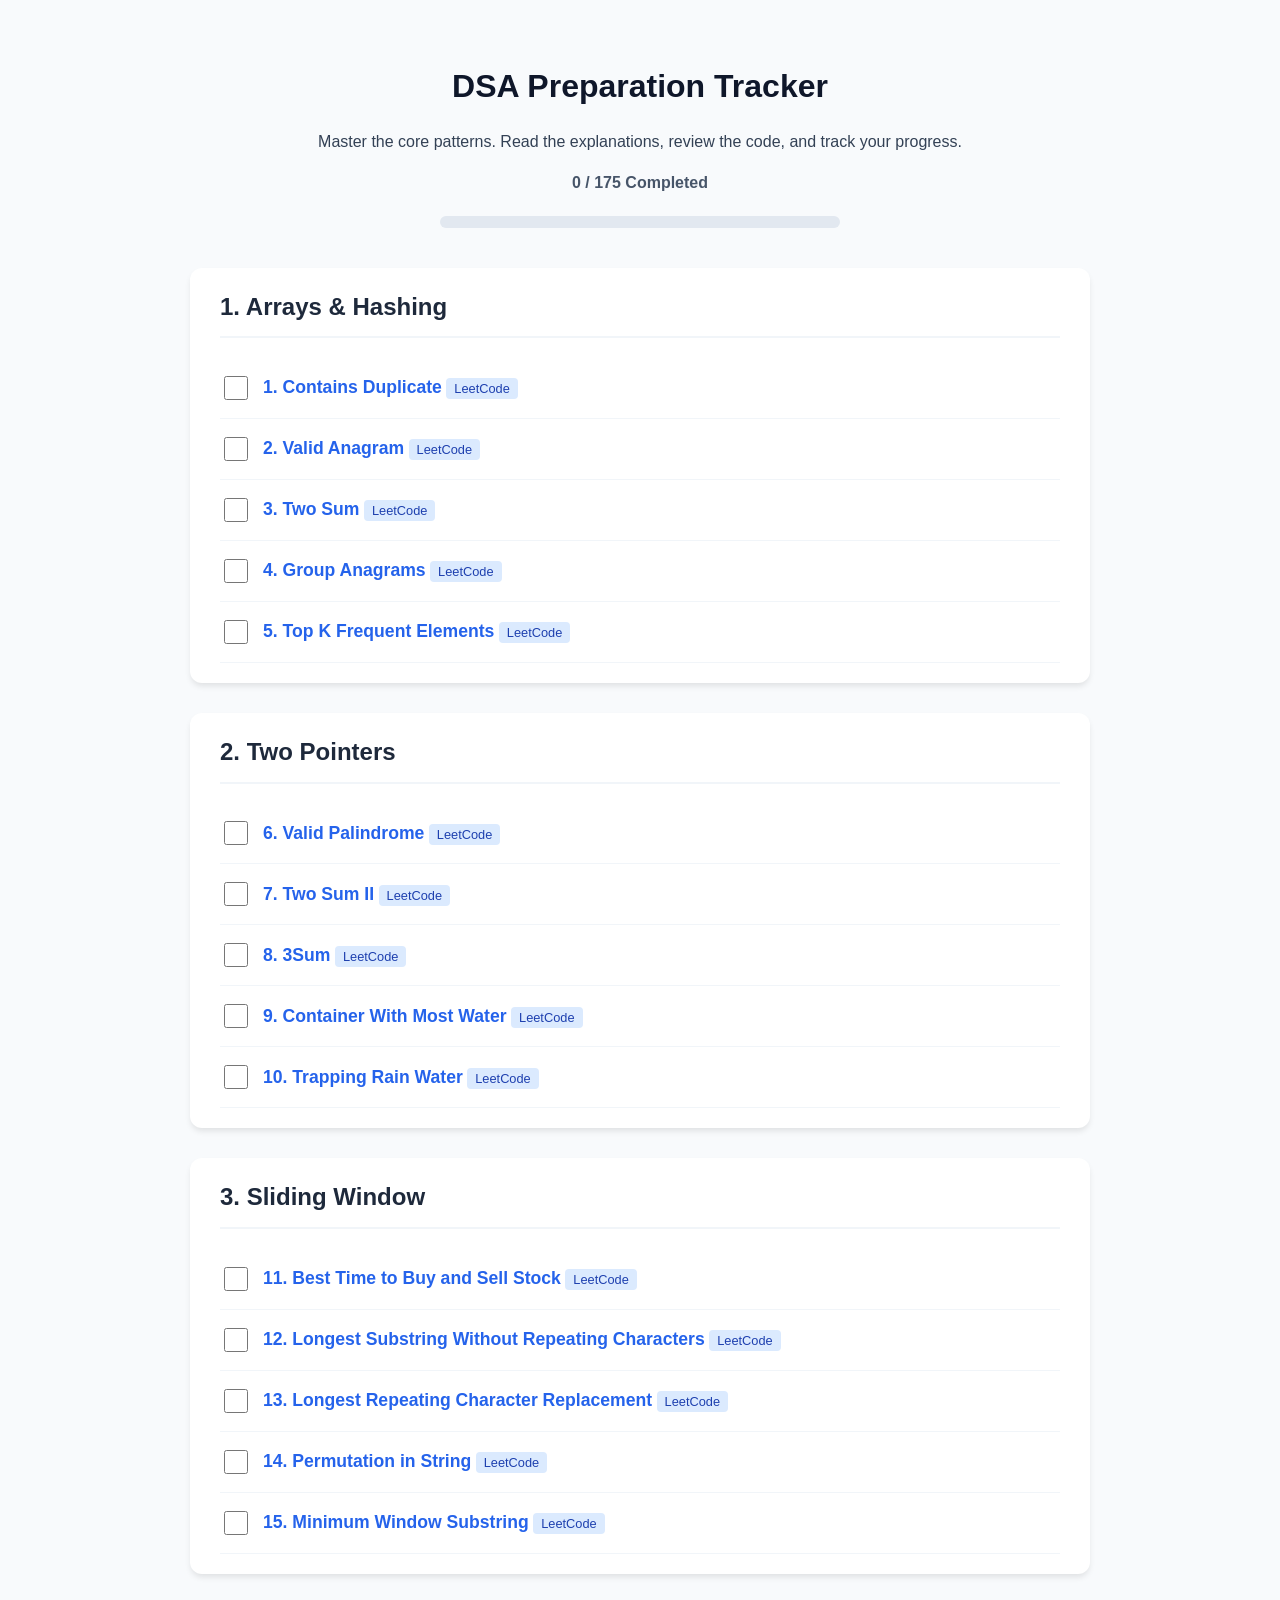
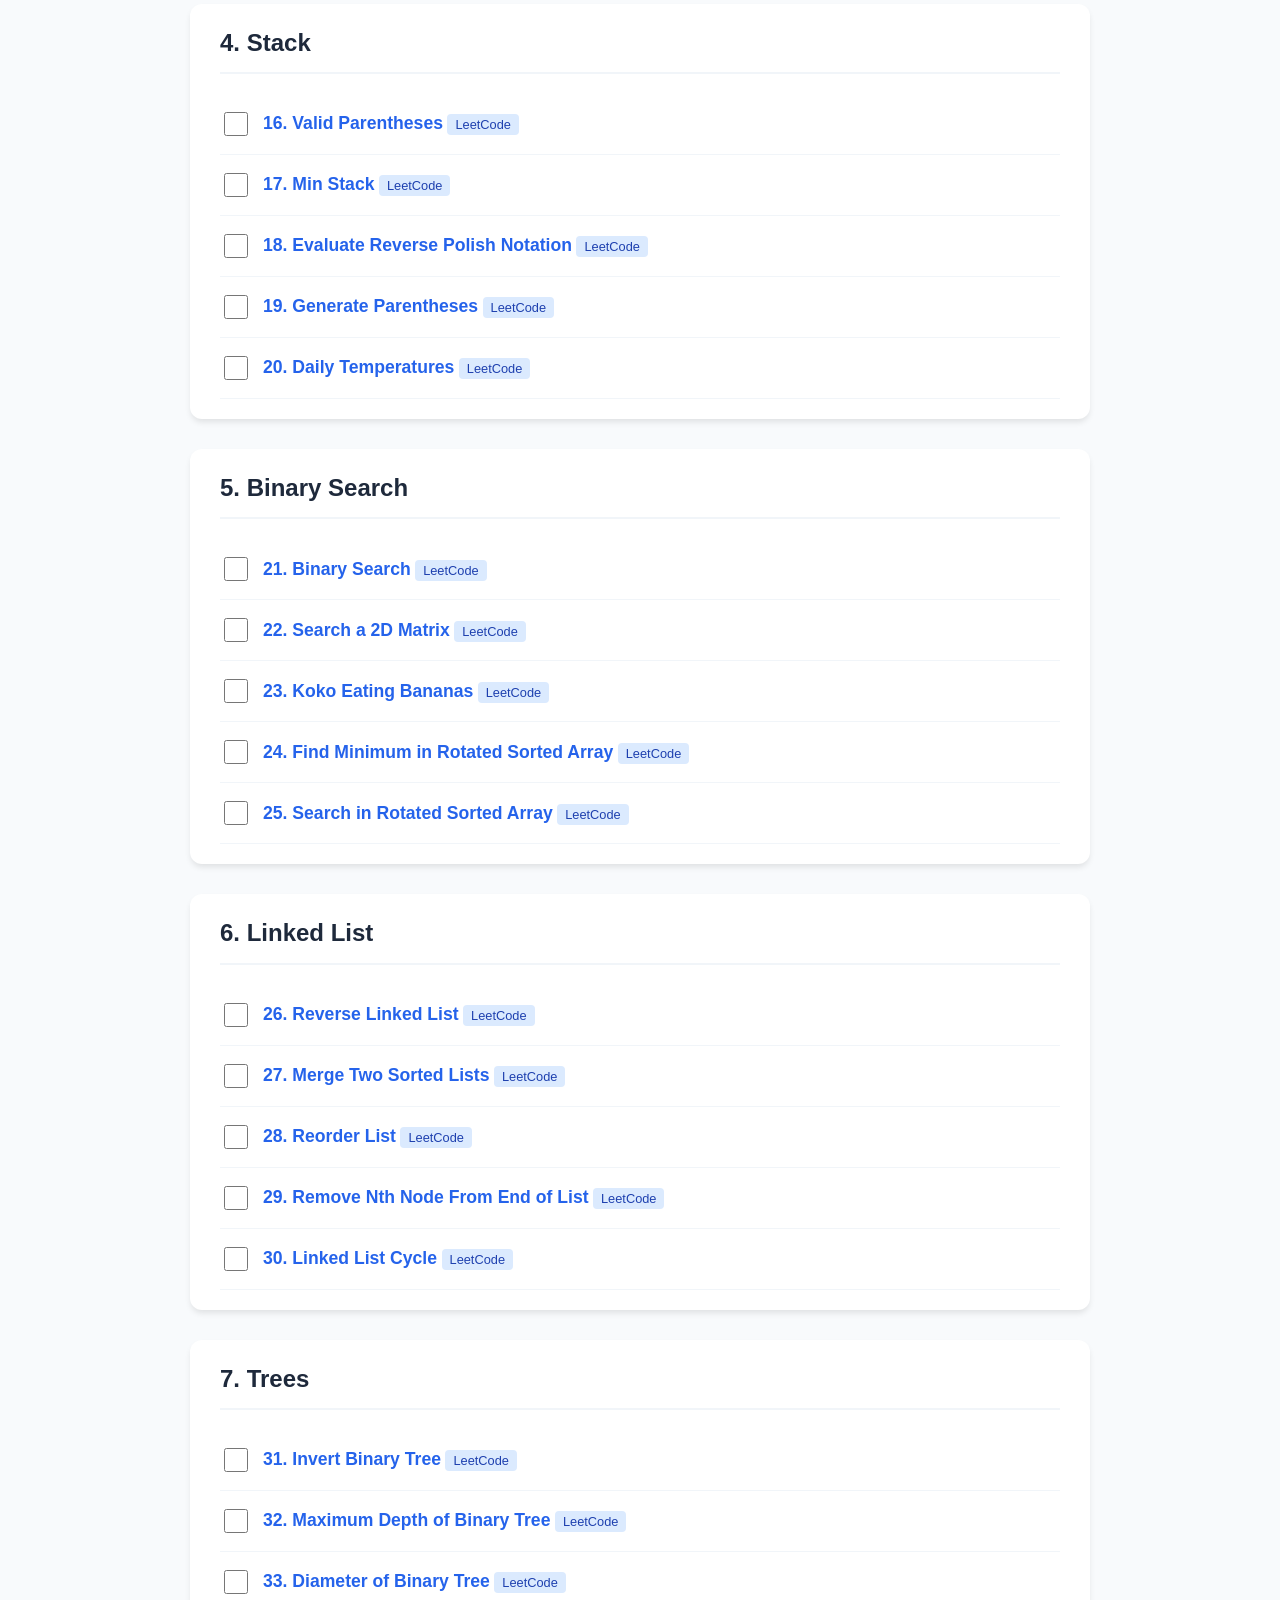
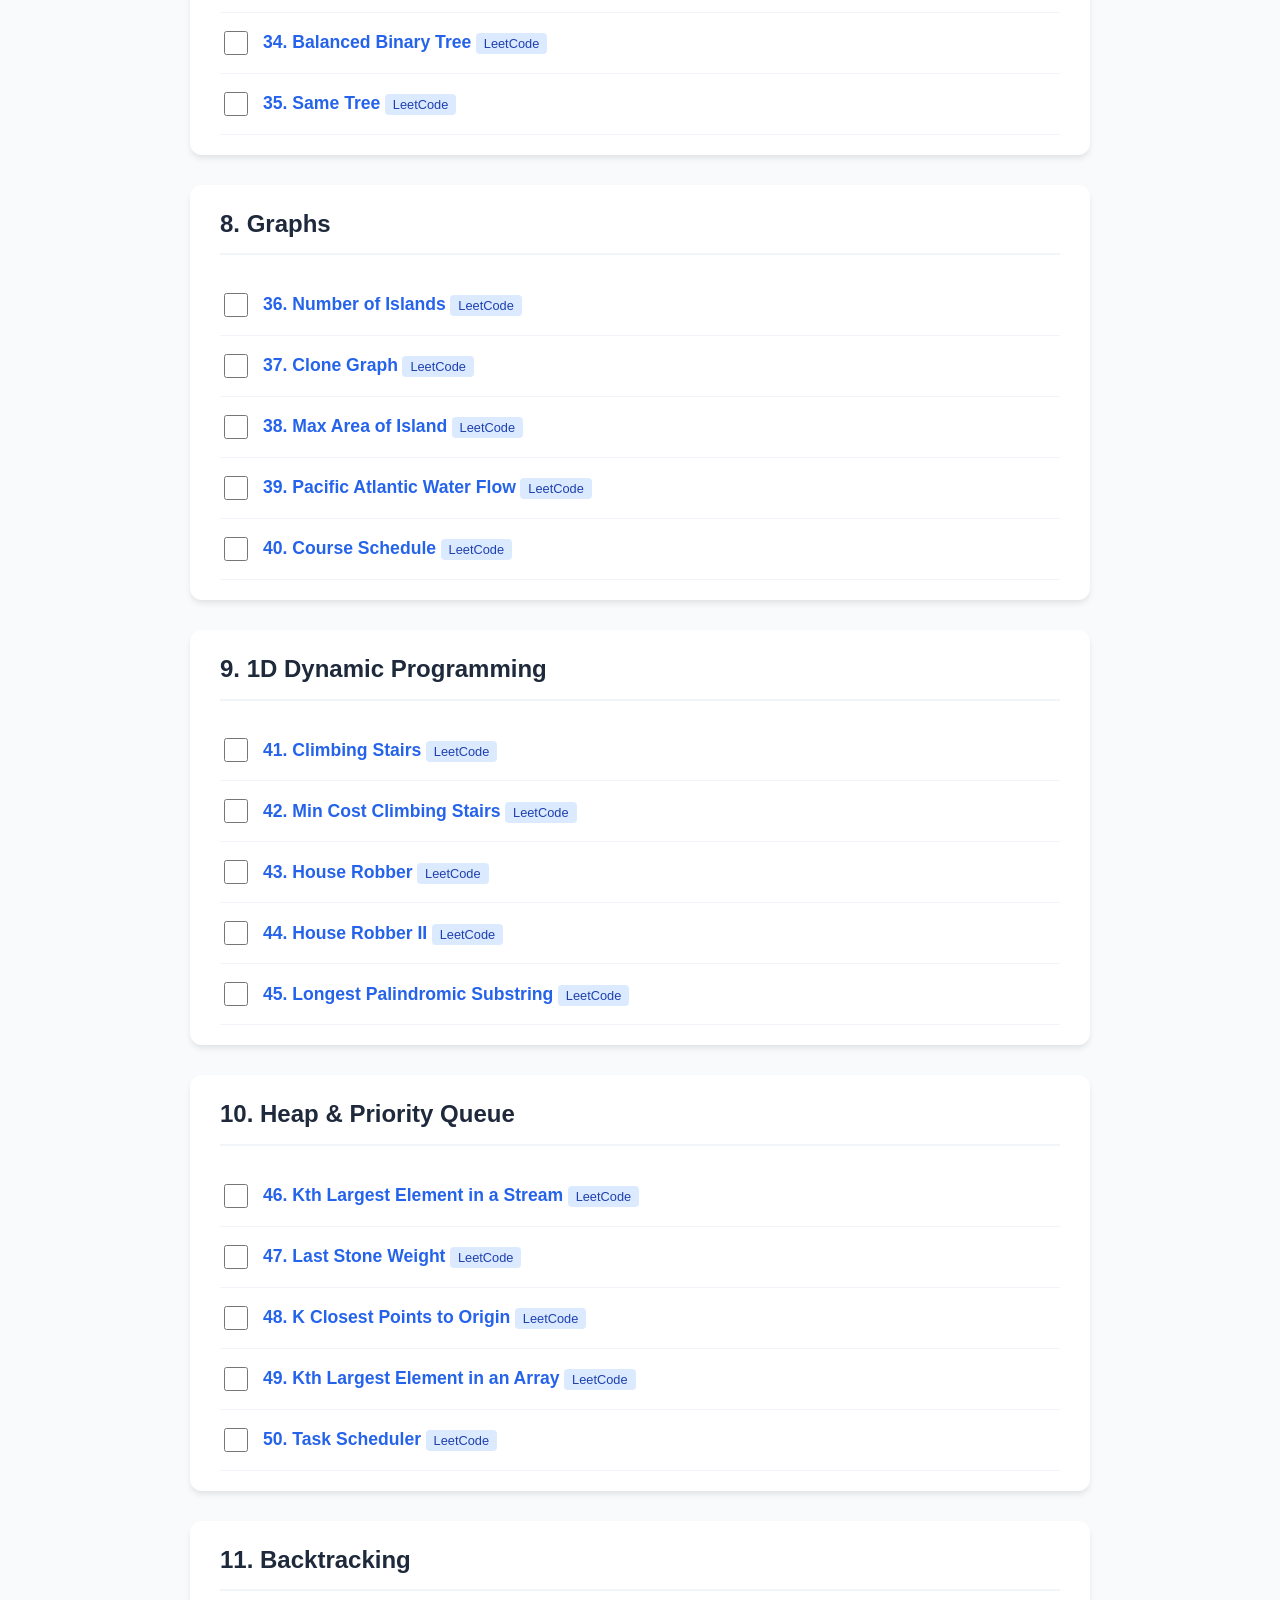
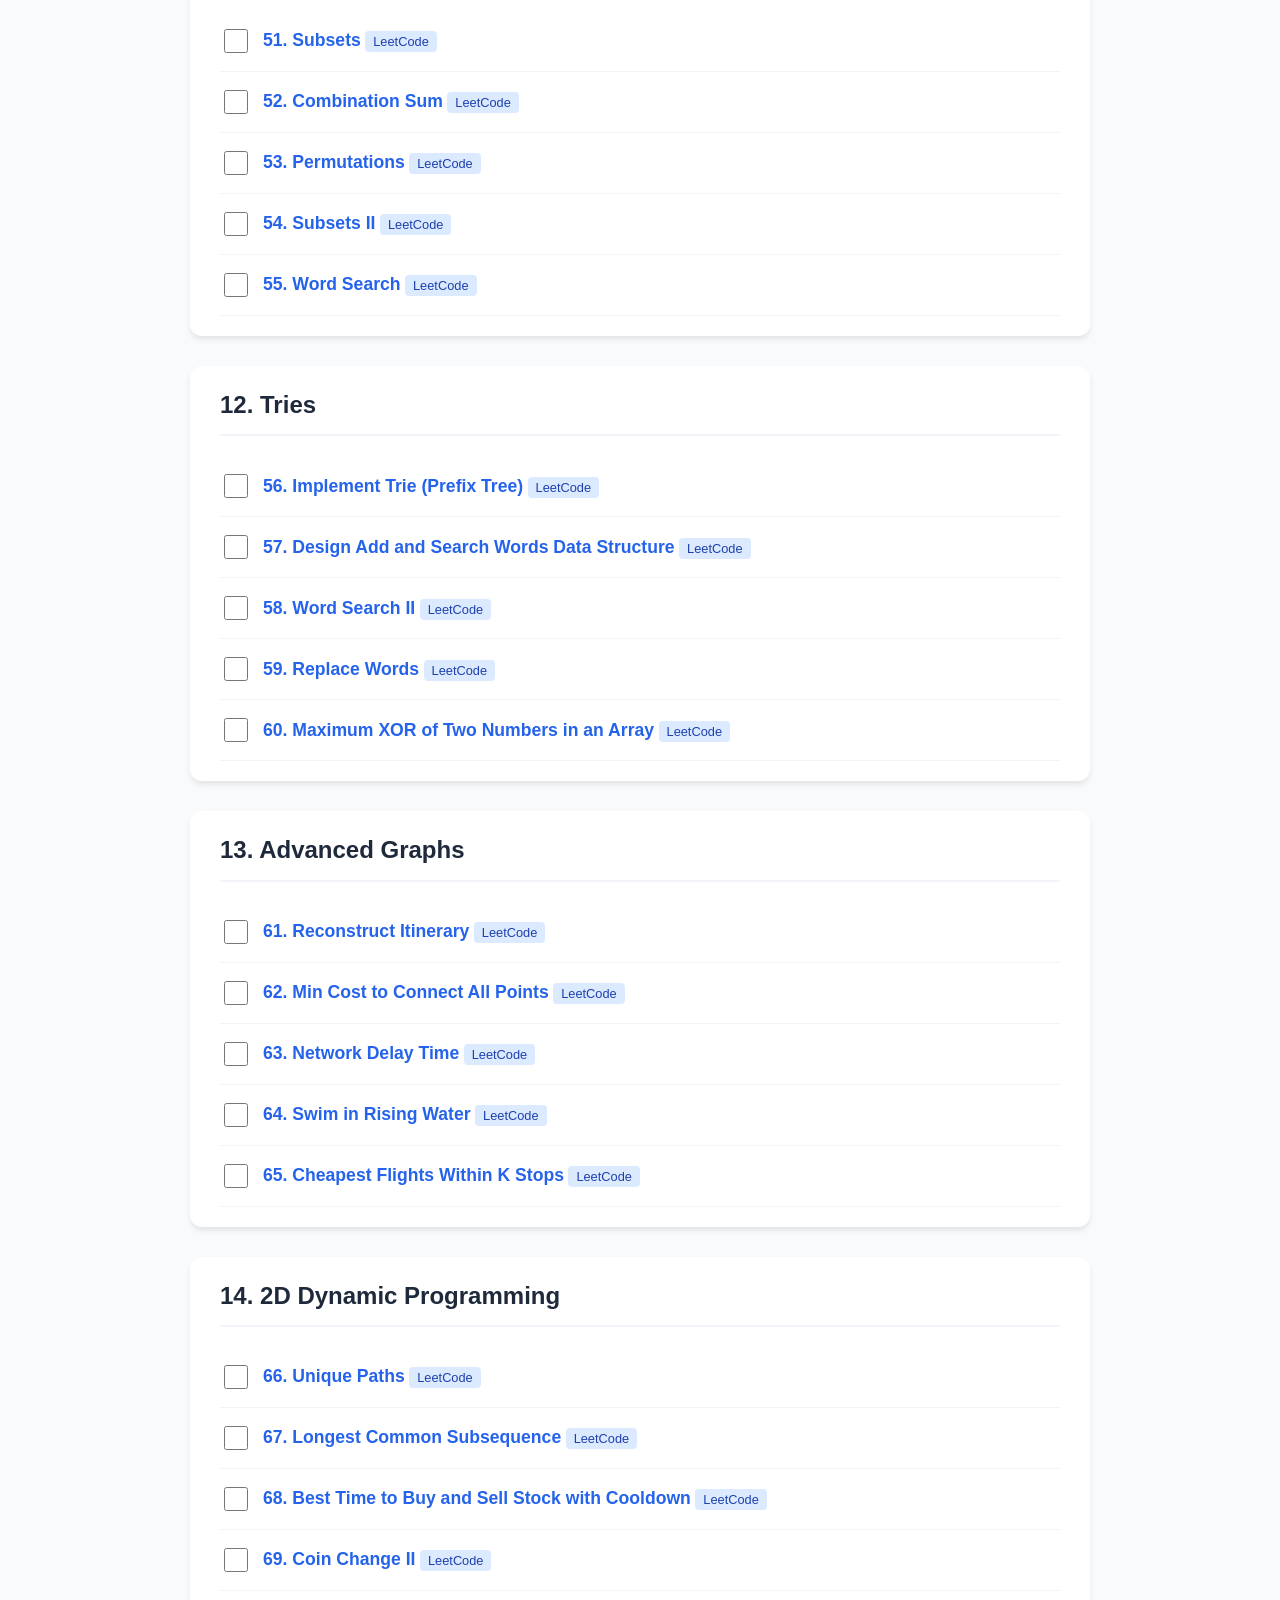
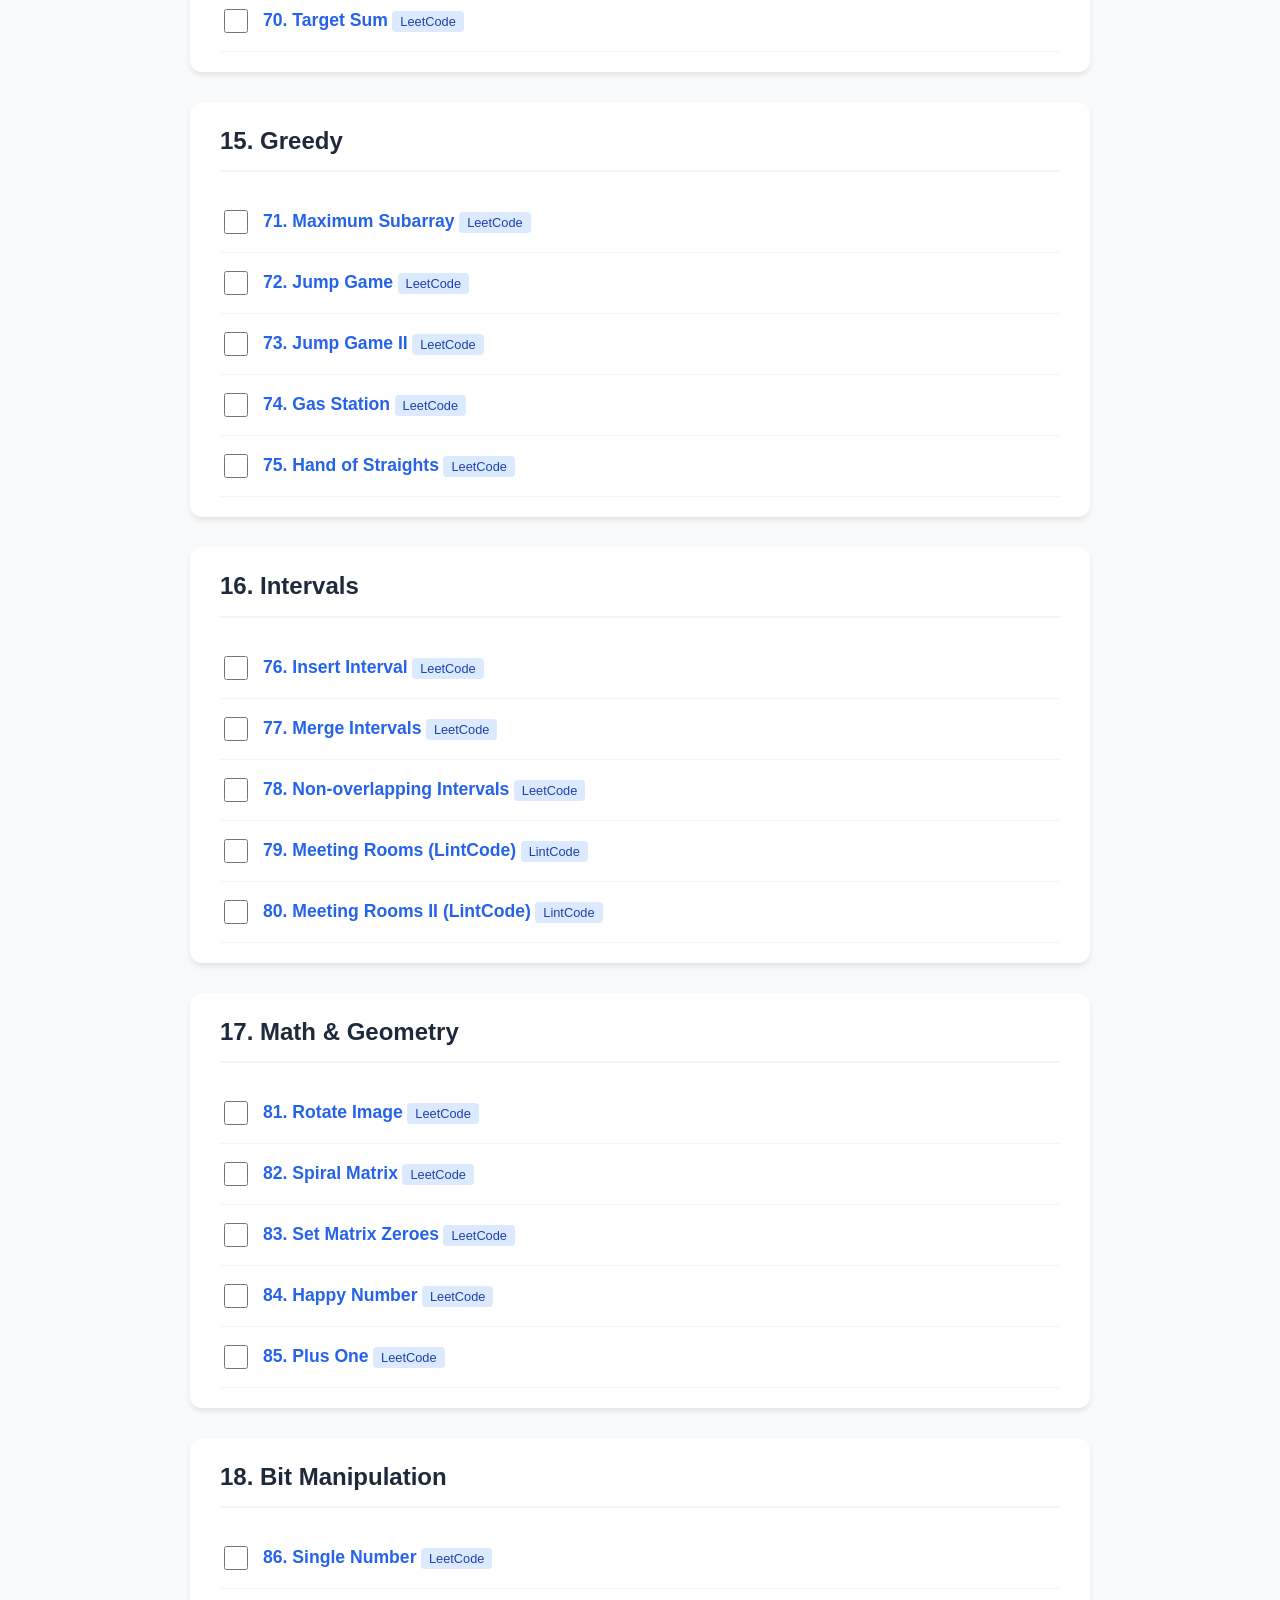
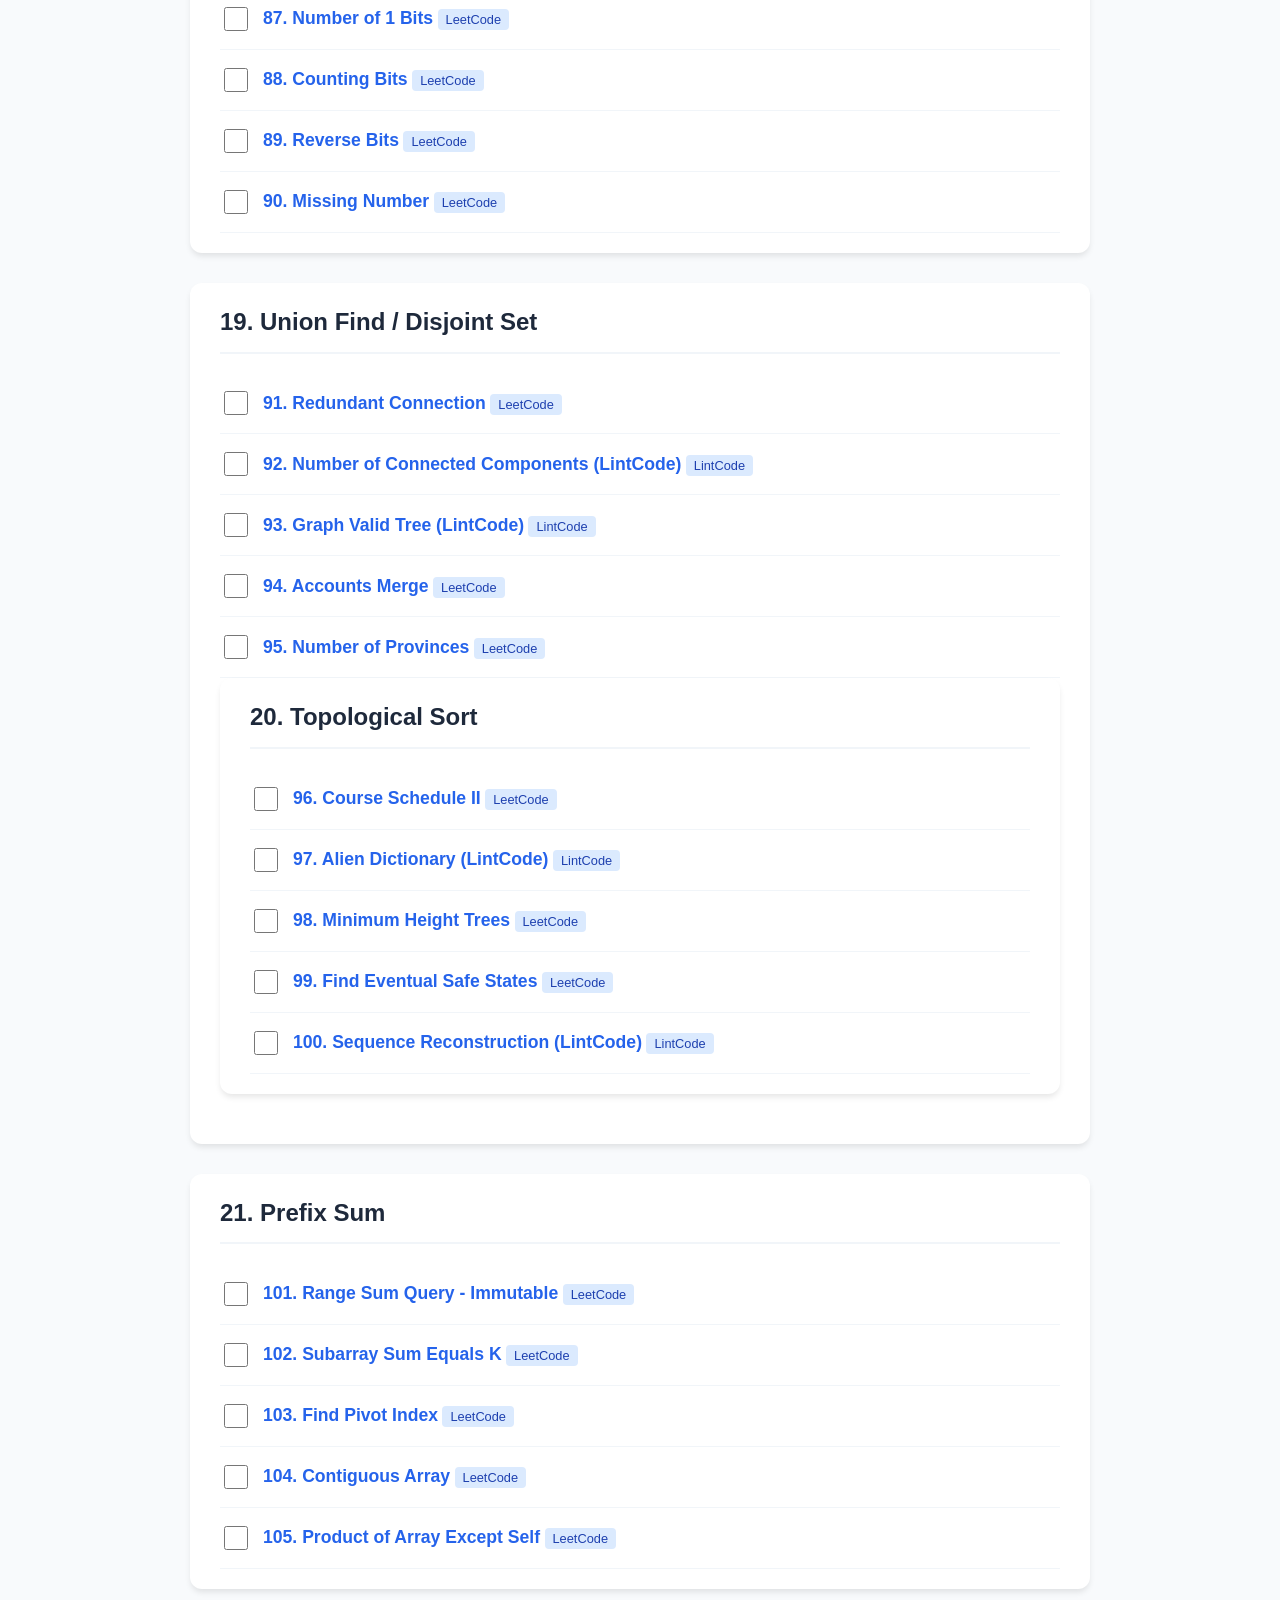
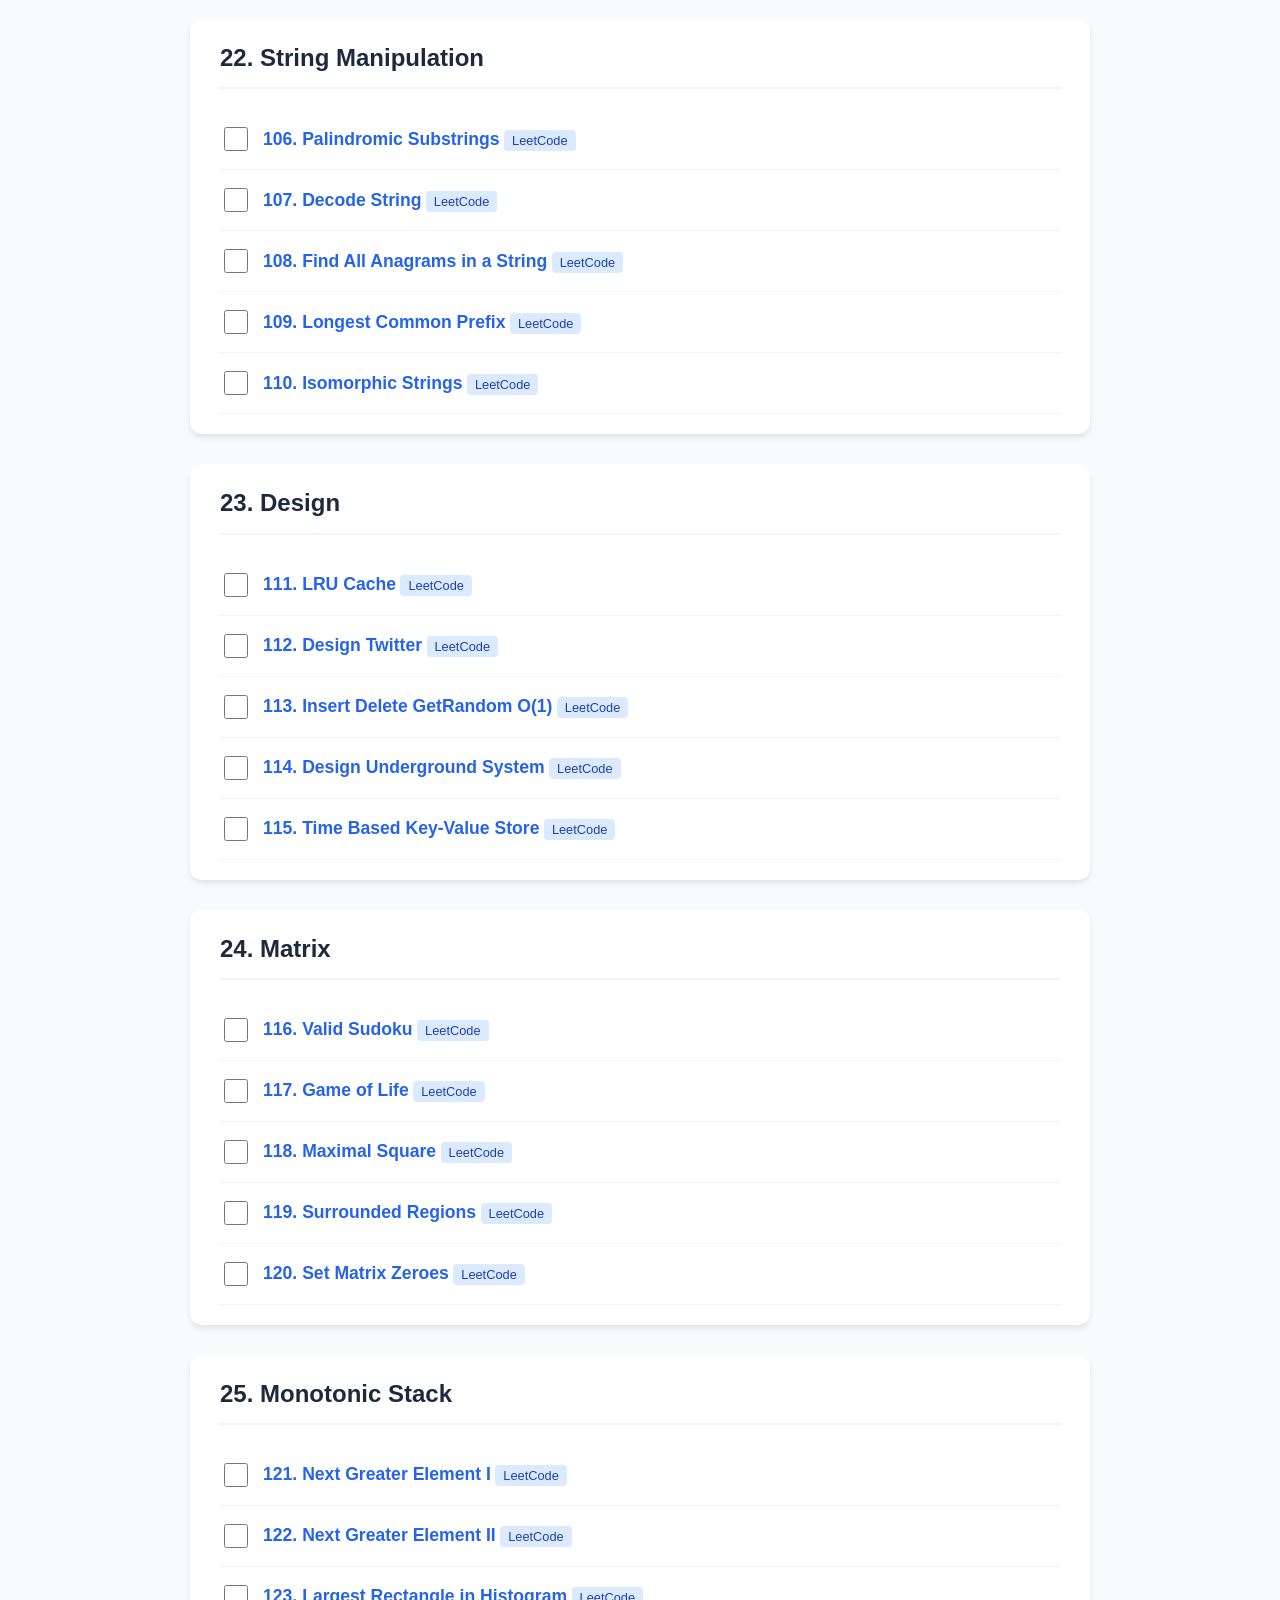
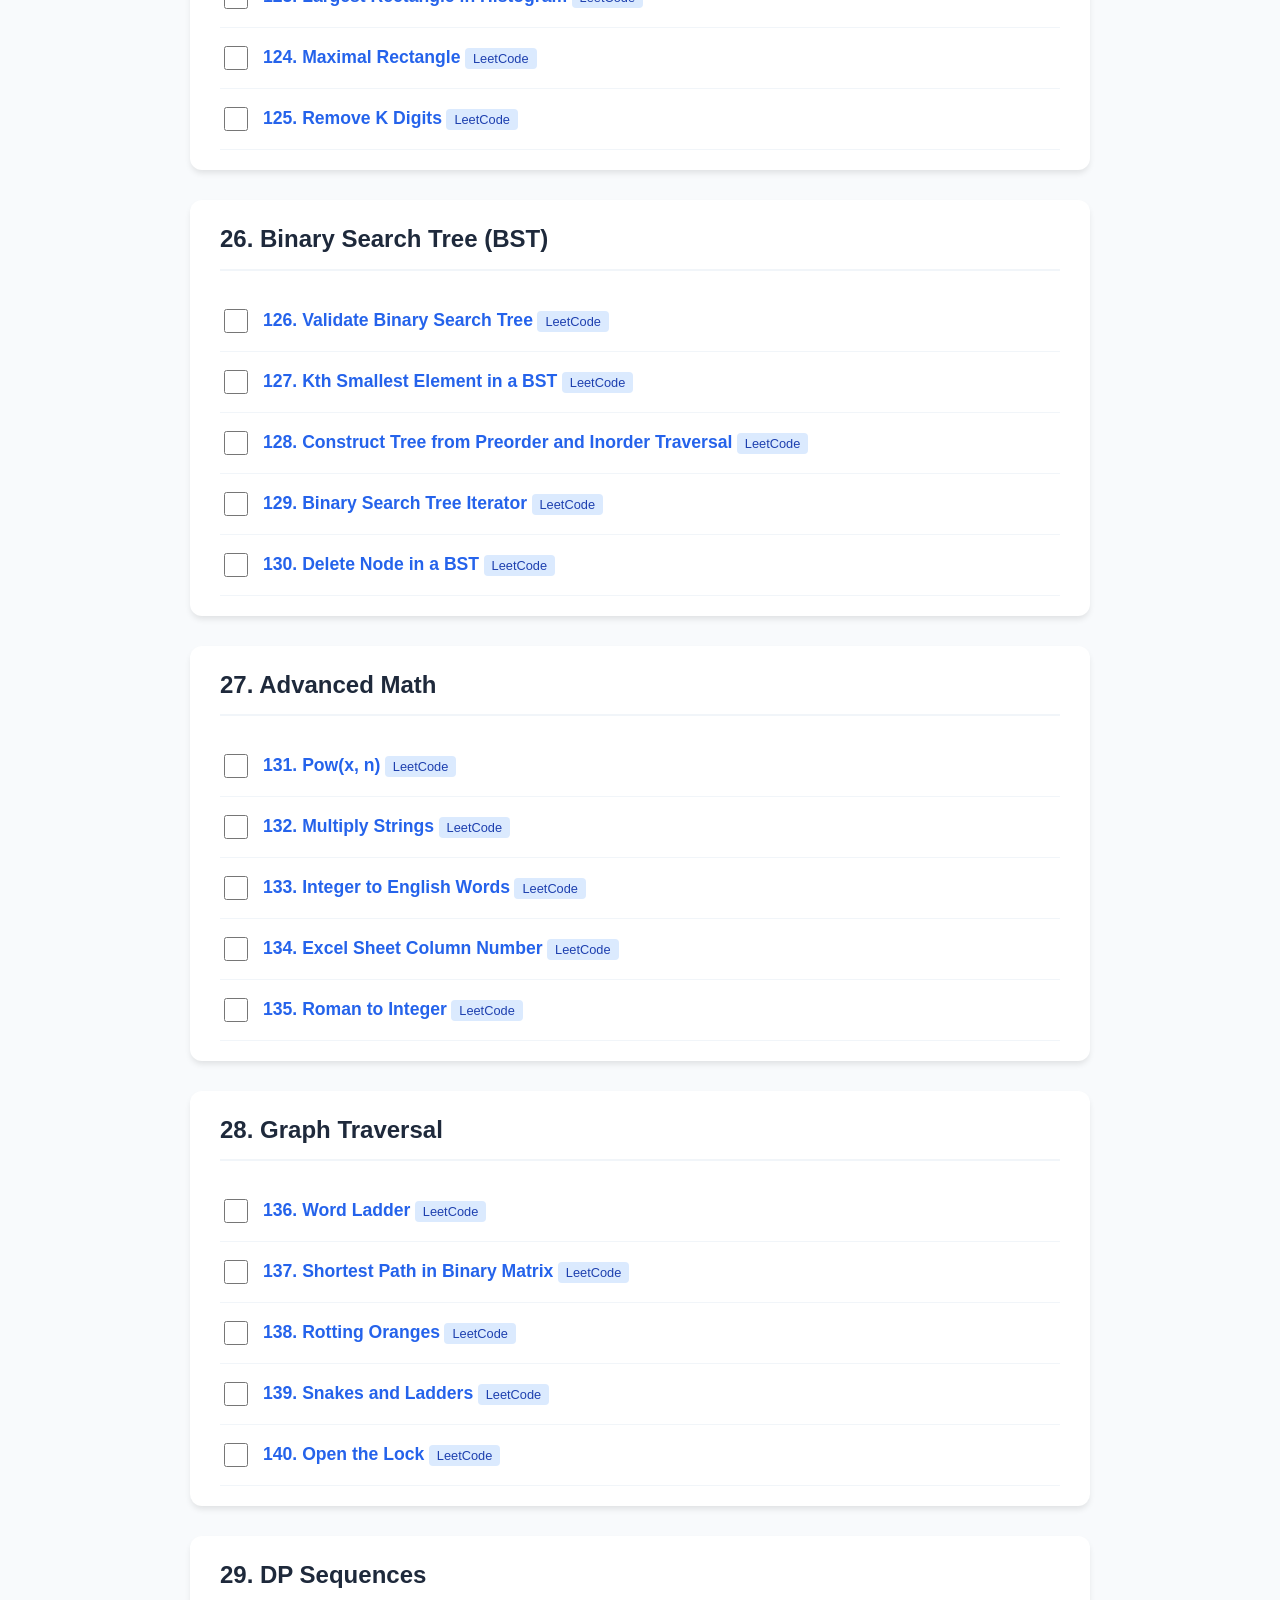
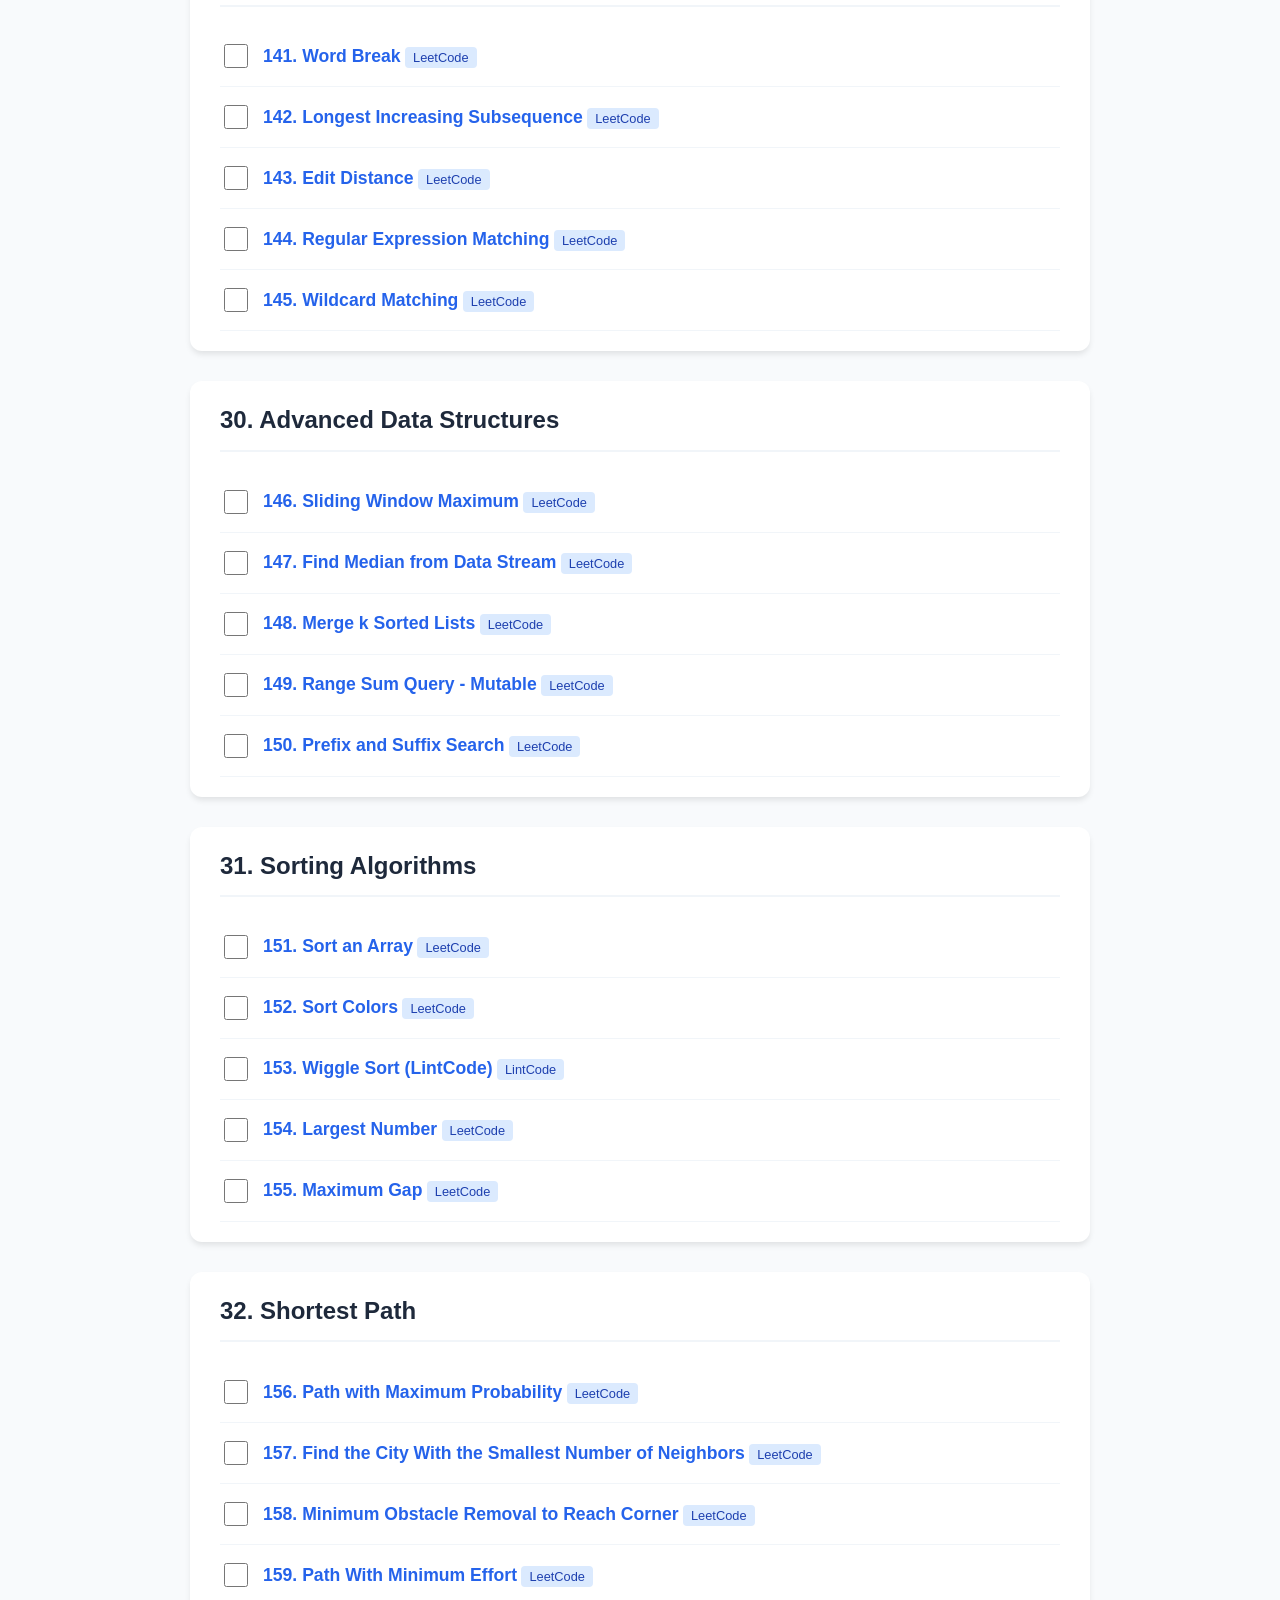
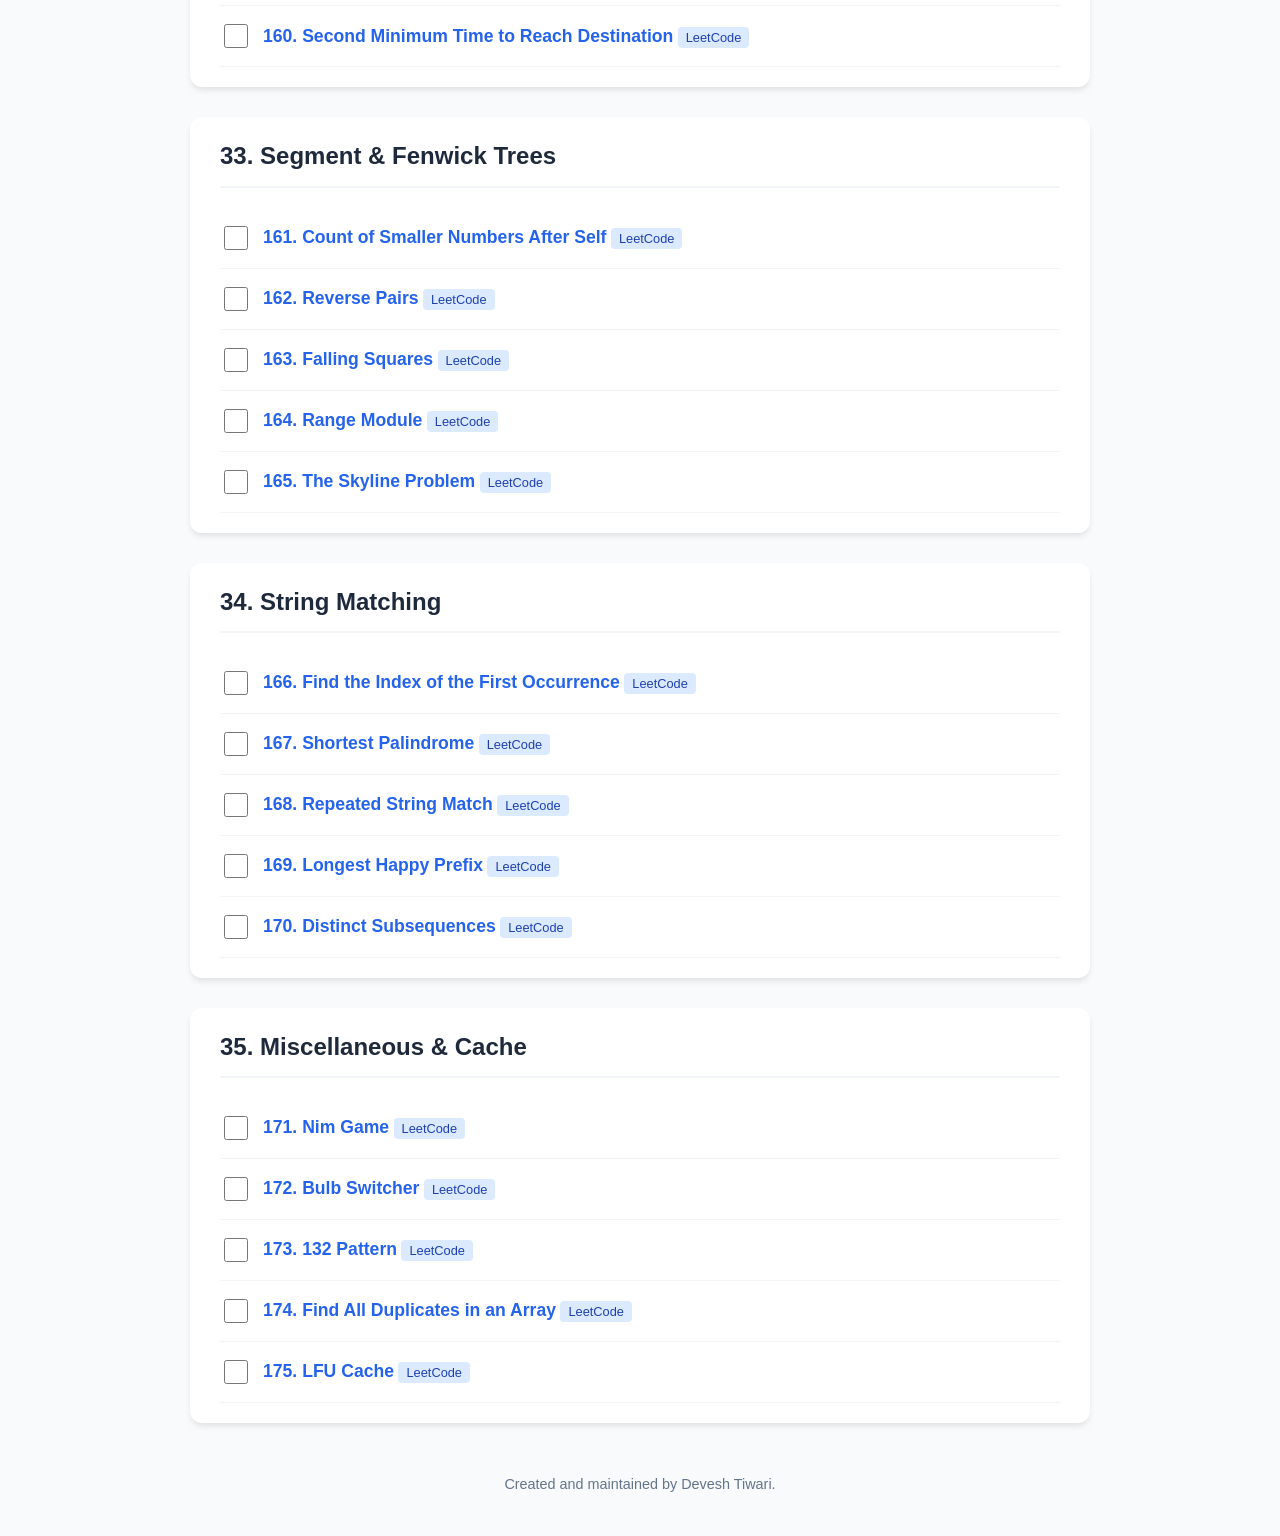
==== commit fb486d1a: "bug fixed" ====
--- a/main.html
+++ b/main.html
@@ -1666,7 +1666,7 @@
                     <a href="https://leetcode.com/problems/number-of-provinstances/" target="_blank"
                         class="tag">LeetCode</a>
                 </div>
-            </div>
+           
             <div id="sol-95" class="solution-section">
                 <h3>Explanation</h3>
                 <div class="explanation">Write logic here...</div>
@@ -1754,9 +1754,7 @@
                 <pre class="code-block"><code># Code here...</code></pre>
             </div>
         </div>
-        <footer>
-            Created and maintained by Devesh Tiwari.
-        </footer>
+
     </div>
     <!-- TOPIC 21: PREFIX SUM -->
     <div class="topic-section">
@@ -2931,6 +2929,10 @@
             <pre class="code-block"><code># Code here...</code></pre>
         </div>
     </div>
+    </div>
+            <footer>
+                Created and maintained by Devesh Tiwari.
+            </footer>
     <script>
         function toggleSolution(id) {
             document.getElementById(id).classList.toggle('active');
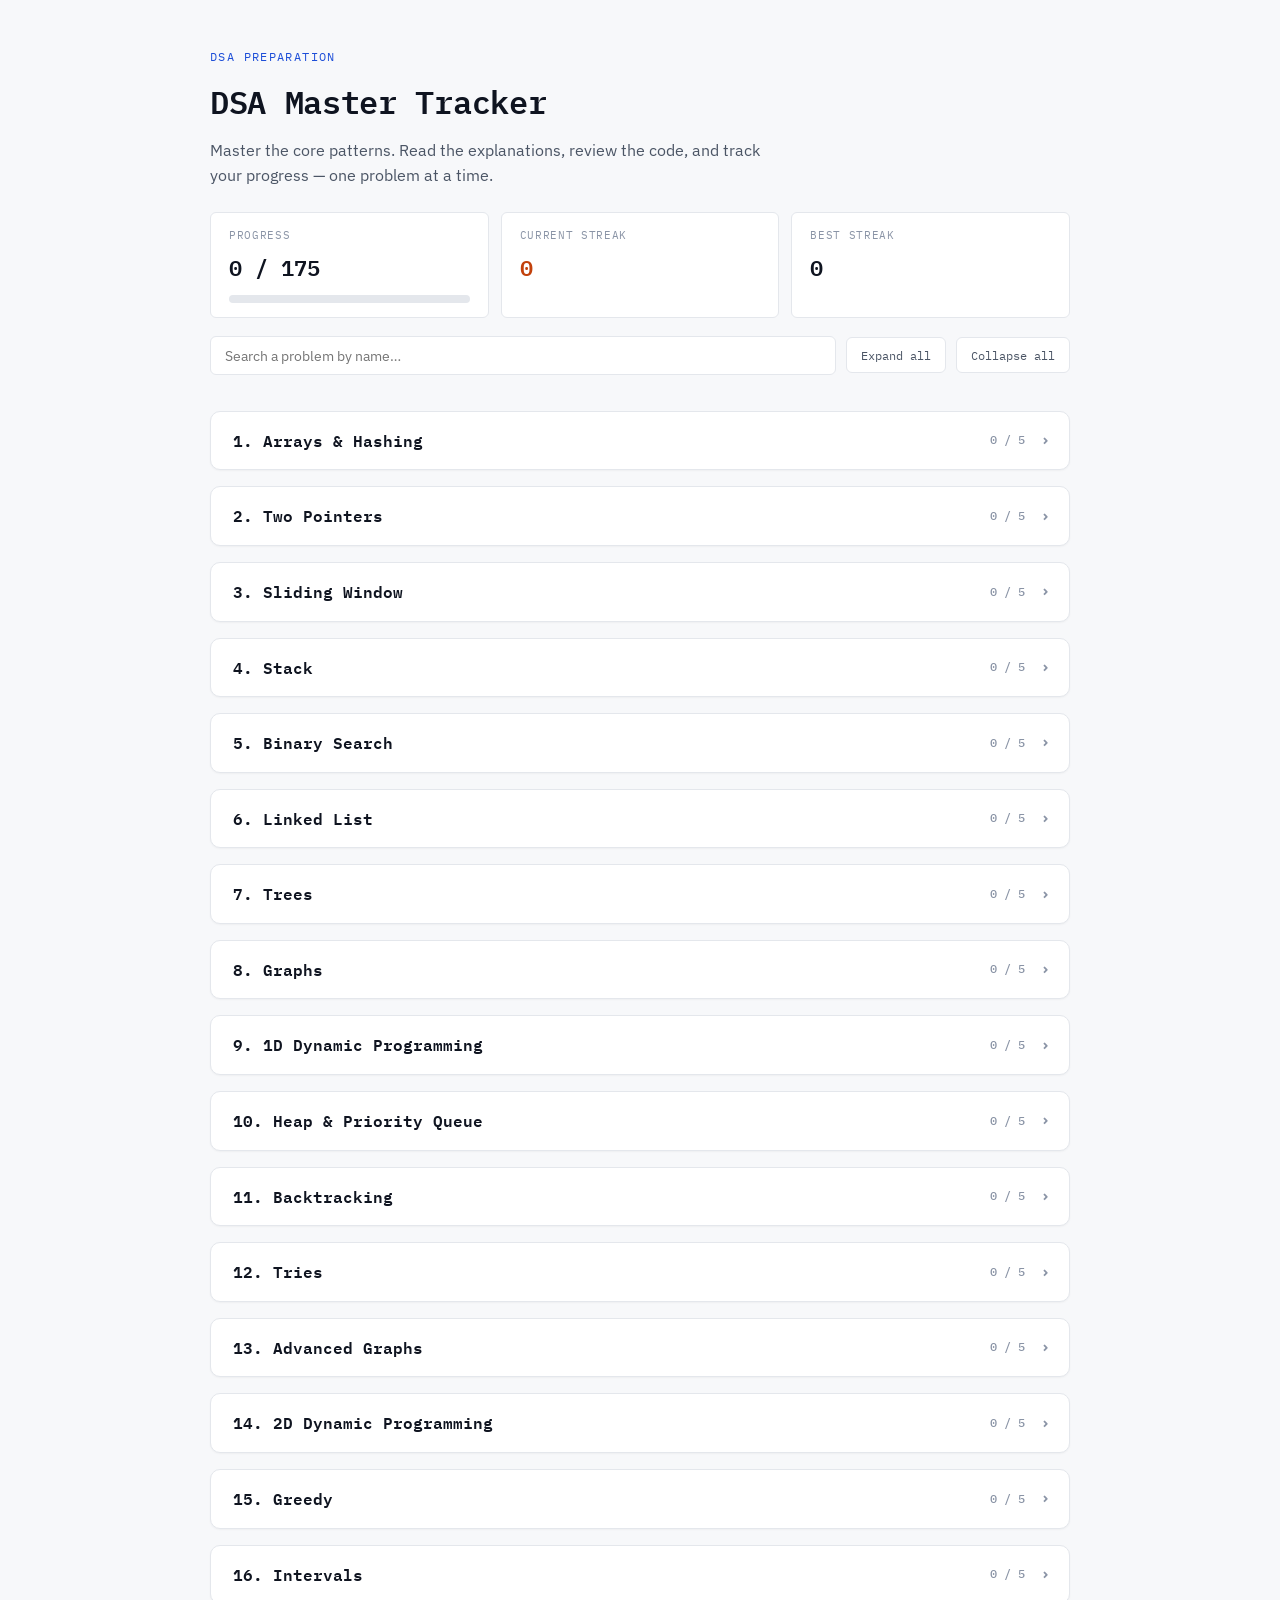
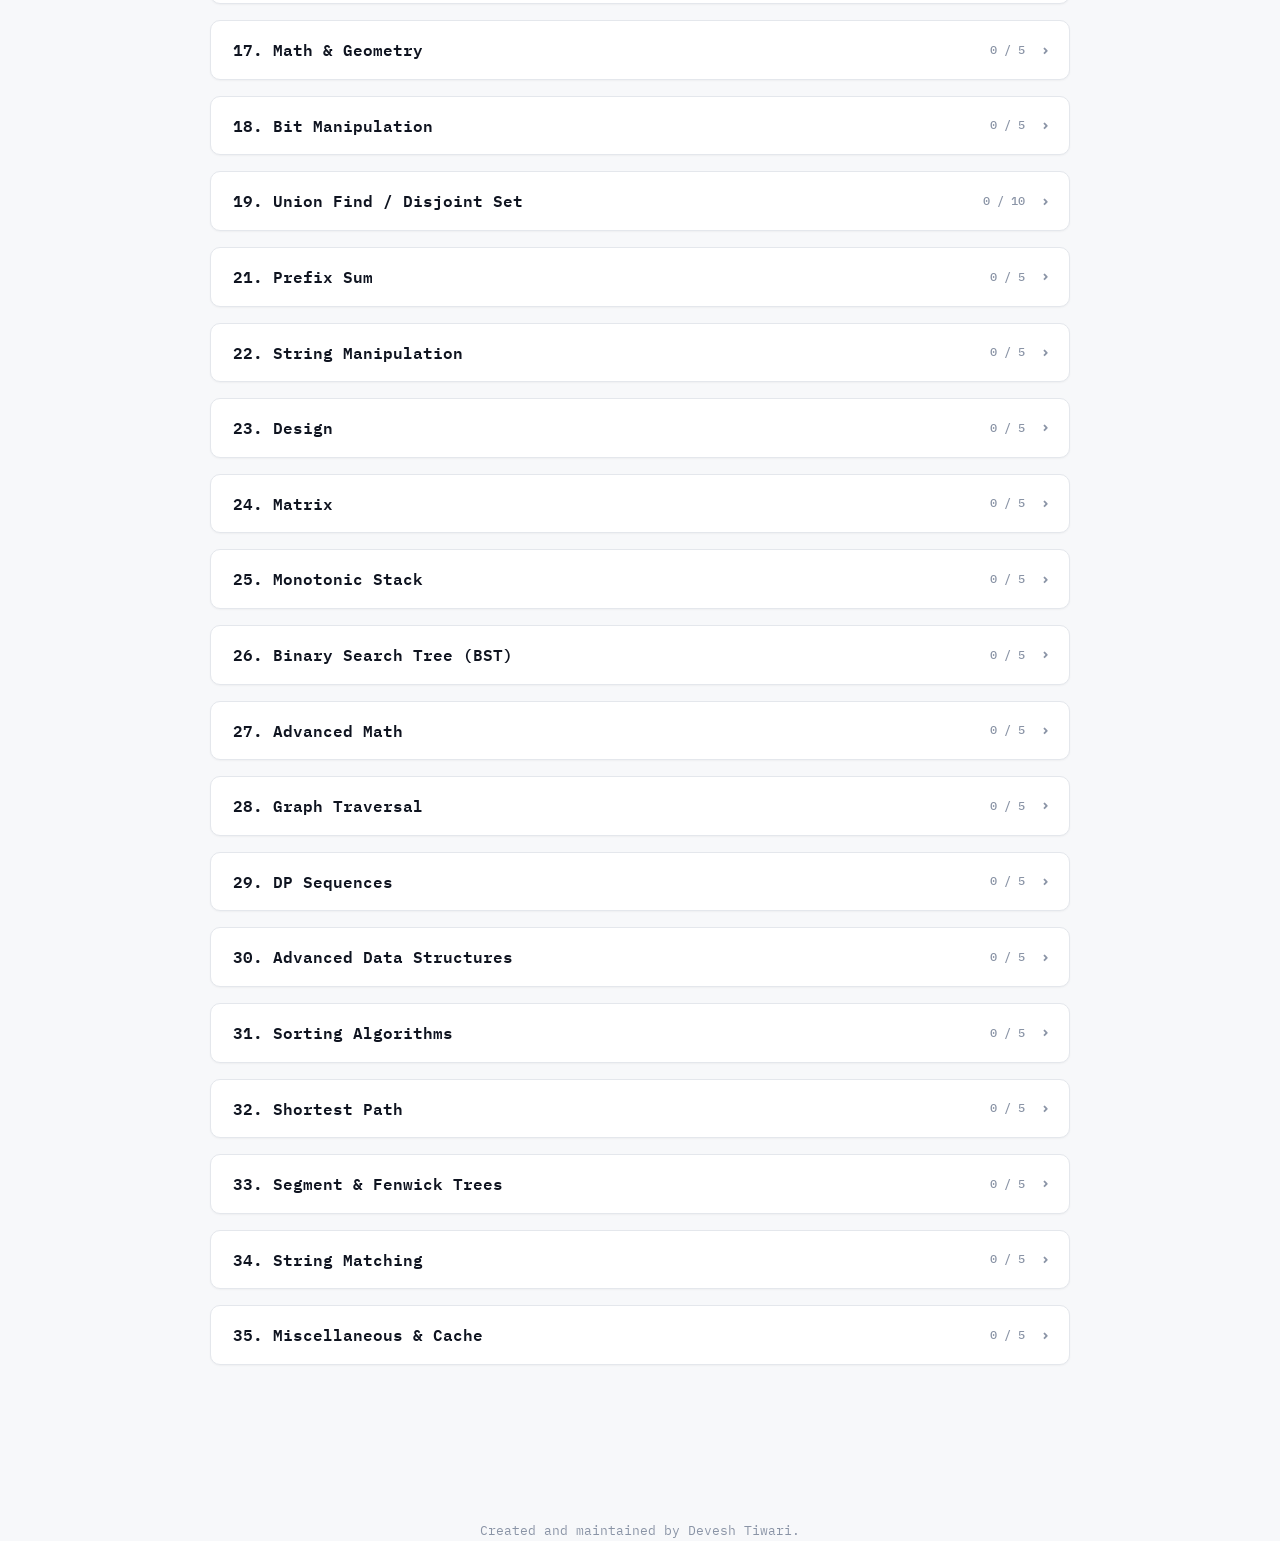
==== commit b02f8016: "updated with the streak" ====
--- a/main.html
+++ b/main.html
@@ -5,151 +5,377 @@
     <meta charset="UTF-8">
     <meta name="viewport" content="width=device-width, initial-scale=1.0">
     <title>DSA Master Tracker | Prepared by Devesh Tiwari</title>
+    <link rel="preconnect" href="https://fonts.googleapis.com">
+    <link rel="preconnect" href="https://fonts.gstatic.com" crossorigin>
+    <link
+        href="https://fonts.googleapis.com/css2?family=IBM+Plex+Mono:wght@400;500;600;700&family=IBM+Plex+Sans:wght@400;500;600&display=swap"
+        rel="stylesheet">
     <style>
+        :root {
+            --bg: #F7F8FA;
+            --surface: #FFFFFF;
+            --border: #E4E7EC;
+            --ink: #0F1420;
+            --ink-2: #4B5565;
+            --ink-3: #8A94A6;
+            --accent: #1D4ED8;
+            --accent-soft: #EEF2FF;
+            --success: #15803D;
+            --streak: #C2410C;
+            --code-bg: #0F172A;
+            --code-header-text: #94A3B8;
+            --code-text: #E2E8F0;
+            --radius-sm: 6px;
+            --radius-md: 10px;
+            --font-sans: 'IBM Plex Sans', -apple-system, BlinkMacSystemFont, "Segoe UI", Roboto, sans-serif;
+            --font-mono: 'IBM Plex Mono', ui-monospace, SFMono-Regular, Menlo, Consolas, monospace;
+        }
+
+        * {
+            box-sizing: border-box;
+        }
+
         body {
-            font-family: -apple-system, BlinkMacSystemFont, "Segoe UI", Roboto, sans-serif;
-            background-color: #f8fafc;
-            color: #334155;
+            font-family: var(--font-sans);
+            background-color: var(--bg);
+            color: var(--ink-2);
             line-height: 1.6;
             margin: 0;
-            padding: 40px 20px;
+        }
+
+        *:focus-visible {
+            outline: 2px solid var(--accent);
+            outline-offset: 2px;
         }
 
         .container {
             max-width: 900px;
             margin: 0 auto;
+            padding: 48px 20px 100px;
         }
 
         header {
-            text-align: center;
-            margin-bottom: 40px;
+            margin-bottom: 36px;
+        }
+
+        .eyebrow {
+            font-family: var(--font-mono);
+            font-size: 0.72rem;
+            letter-spacing: 0.12em;
+            text-transform: uppercase;
+            color: var(--accent);
+            margin: 0 0 10px;
         }
 
         header h1 {
-            color: #0f172a;
-            margin-bottom: 10px;
-        }
-
-        .progress-container {
-            background: #e2e8f0;
+            font-family: var(--font-mono);
+            font-size: 2rem;
+            font-weight: 600;
+            letter-spacing: -0.01em;
+            color: var(--ink);
+            margin: 0 0 10px;
+        }
+
+        header .tagline {
+            margin: 0 0 24px;
+            max-width: 560px;
+            font-size: 0.98rem;
+        }
+
+        .stats-row {
+            display: flex;
+            gap: 12px;
+            flex-wrap: wrap;
+            margin-bottom: 18px;
+        }
+
+        .stat-card {
+            background: var(--surface);
+            border: 1px solid var(--border);
+            border-radius: var(--radius-sm);
+            padding: 14px 18px;
+            min-width: 140px;
+            flex: 1 1 160px;
+        }
+
+        .stat-card .stat-label {
+            display: block;
+            font-family: var(--font-mono);
+            font-size: 0.68rem;
+            text-transform: uppercase;
+            letter-spacing: 0.06em;
+            color: var(--ink-3);
+            margin-bottom: 6px;
+        }
+
+        .stat-card .stat-value {
+            font-family: var(--font-mono);
+            font-size: 1.35rem;
+            font-weight: 600;
+            color: var(--ink);
+        }
+
+        .stat-card.streak .stat-value {
+            color: var(--streak);
+        }
+
+        .stat-card.progress .progress-container {
+            background: var(--border);
             border-radius: 999px;
-            height: 12px;
-            margin: 20px auto 40px auto;
-            max-width: 400px;
+            height: 8px;
             overflow: hidden;
+            margin-top: 10px;
         }
 
         #progress-bar {
-            background: #2563eb;
+            background: var(--accent);
             height: 100%;
             width: 0%;
             transition: width 0.3s ease;
         }
 
-        #progress-text {
-            text-align: center;
-            font-weight: bold;
-            color: #475569;
+        .controls-row {
+            display: flex;
+            gap: 10px;
+            flex-wrap: wrap;
+            align-items: center;
+        }
+
+        #search-input {
+            font-family: var(--font-sans);
+            font-size: 0.9rem;
+            padding: 9px 14px;
+            border: 1px solid var(--border);
+            border-radius: var(--radius-sm);
+            background: var(--surface);
+            color: var(--ink);
+            flex: 1 1 240px;
+            min-width: 200px;
+        }
+
+        .btn-ghost {
+            font-family: var(--font-mono);
+            font-size: 0.78rem;
+            padding: 9px 14px;
+            border: 1px solid var(--border);
+            border-radius: var(--radius-sm);
+            background: var(--surface);
+            color: var(--ink-2);
+            cursor: pointer;
+            white-space: nowrap;
+            transition: border-color 150ms, color 150ms;
+        }
+
+        .btn-ghost:hover {
+            border-color: var(--accent);
+            color: var(--accent);
+        }
+
+        #no-results {
+            font-family: var(--font-mono);
+            font-size: 0.82rem;
+            color: var(--ink-3);
+            margin: 10px 0 0;
         }
 
         .topic-section {
-            background: white;
-            border-radius: 12px;
-            padding: 20px 30px;
-            margin-bottom: 30px;
-            box-shadow: 0 4px 6px -1px rgba(0, 0, 0, 0.1);
+            background: var(--surface);
+            border: 1px solid var(--border);
+            border-radius: var(--radius-md);
+            padding: 0;
+            margin-bottom: 16px;
+            box-shadow: 0 1px 2px rgba(16, 20, 32, 0.04);
+            overflow: hidden;
         }
 
         .topic-title {
-            color: #1e293b;
-            border-bottom: 2px solid #f1f5f9;
-            padding-bottom: 10px;
-            margin-top: 0;
+            display: flex;
+            align-items: center;
+            gap: 10px;
+            color: var(--ink);
+            border-bottom: 1px solid var(--border);
+            padding: 16px 22px;
+            margin: 0;
+            cursor: pointer;
+            font-family: var(--font-mono);
+            font-size: 1rem;
+            font-weight: 600;
+            user-select: none;
+        }
+
+        .topic-section.collapsed .topic-title {
+            border-bottom: none;
+        }
+
+        .topic-title:hover {
+            background: var(--bg);
+        }
+
+        .topic-title .topic-progress {
+            font-family: var(--font-mono);
+            font-size: 0.72rem;
+            font-weight: 500;
+            color: var(--ink-3);
+            margin-left: auto;
+        }
+
+        .topic-title .chevron {
+            font-size: 0.9rem;
+            color: var(--ink-3);
+            transition: transform 200ms ease;
+        }
+
+        .topic-section.collapsed .topic-title .chevron {
+            transform: rotate(-90deg);
         }
 
         .problem-row {
             display: flex;
             align-items: center;
-            padding: 15px 0;
-            border-bottom: 1px solid #f1f5f9;
-        }
-
-        .problem-row:last-child {
-            border-bottom: none;
+            gap: 14px;
+            padding: 14px 22px;
+            border-bottom: 1px solid var(--border);
+            flex-wrap: wrap;
         }
 
         .custom-checkbox {
-            width: 24px;
-            height: 24px;
-            margin-right: 15px;
+            width: 20px;
+            height: 20px;
+            margin: 0;
             cursor: pointer;
-            accent-color: #10b981;
+            accent-color: var(--success);
+            flex-shrink: 0;
         }
 
         .problem-info {
             flex-grow: 1;
+            display: flex;
+            align-items: center;
+            gap: 10px;
+            flex-wrap: wrap;
         }
 
         .problem-name {
-            font-size: 1.1em;
+            font-family: var(--font-sans);
+            font-size: 1rem;
             font-weight: 600;
-            color: #2563eb;
+            color: var(--ink);
             cursor: pointer;
             background: none;
             border: none;
             padding: 0;
             text-align: left;
+            transition: color 150ms;
         }
 
         .problem-name:hover {
-            text-decoration: underline;
+            color: var(--accent);
         }
 
         .solution-section {
             display: none;
-            background: #f8fafc;
-            border-radius: 8px;
-            padding: 20px;
-            margin-top: 15px;
-            border-left: 4px solid #3b82f6;
+            background: var(--bg);
+            border-radius: 0;
+            padding: 20px 22px 24px;
+            margin: 0;
+            border-top: 1px solid var(--border);
         }
 
         .solution-section.active {
             display: block;
+            animation: fadeIn 200ms ease;
+        }
+
+        @keyframes fadeIn {
+            from {
+                opacity: 0;
+            }
+
+            to {
+                opacity: 1;
+            }
+        }
+
+        @media (prefers-reduced-motion: reduce) {
+            .solution-section.active {
+                animation: none;
+            }
+        }
+
+        .solution-section h3 {
+            font-family: var(--font-mono);
+            font-size: 0.75rem;
+            text-transform: uppercase;
+            letter-spacing: 0.06em;
+            font-weight: 600;
+            color: var(--ink-3);
+            margin: 16px 0 8px;
+        }
+
+        .solution-section h3:first-child {
+            margin-top: 0;
         }
 
         .explanation {
-            background: white;
-            padding: 15px;
-            border-radius: 6px;
-            margin-bottom: 15px;
-            border: 1px solid #e2e8f0;
+            background: var(--surface);
+            padding: 14px 16px;
+            border-radius: 0 var(--radius-sm) var(--radius-sm) 0;
+            margin-bottom: 4px;
+            border: 1px solid var(--border);
+            border-left: 3px solid var(--accent);
+            font-size: 0.92rem;
         }
 
         .code-block {
-            background: #1e293b;
-            color: #e2e8f0;
-            padding: 15px;
-            border-radius: 6px;
-            font-family: monospace;
+            background: var(--code-bg);
+            color: var(--code-text);
+            padding: 14px 16px;
+            border-radius: var(--radius-sm);
+            font-family: var(--font-mono);
+            font-size: 0.83rem;
+            line-height: 1.6;
             overflow-x: auto;
-            margin-bottom: 15px;
+            margin: 0 0 4px;
         }
 
         .tag {
-            font-size: 0.8em;
-            padding: 3px 8px;
-            border-radius: 4px;
-            background: #dbeafe;
-            color: #1e40af;
+            font-family: var(--font-mono);
+            font-size: 0.7rem;
+            font-weight: 600;
+            letter-spacing: 0.02em;
+            padding: 4px 10px;
+            border-radius: 999px;
+            background: var(--accent-soft);
+            color: var(--accent);
             text-decoration: none;
+            transition: background 150ms, color 150ms;
+        }
+
+        .tag:hover {
+            background: var(--accent);
+            color: #fff;
+        }
+
+        .hidden-by-search {
+            display: none !important;
         }
 
         footer {
             text-align: center;
-            margin-top: 50px;
-            font-size: 0.9em;
-            color: #64748b;
+            margin-top: 40px;
+            font-family: var(--font-mono);
+            font-size: 0.8rem;
+            color: var(--ink-3);
+        }
+
+        @media (max-width: 600px) {
+            header h1 {
+                font-size: 1.6rem;
+            }
+
+            .stat-card {
+                flex: 1 1 45%;
+            }
         }
     </style>
 </head>
@@ -157,12 +383,36 @@
 <body>
     <div class="container">
         <header>
-            <h1>DSA Preparation Tracker</h1>
-            <p>Master the core patterns. Read the explanations, review the code, and track your progress.</p>
-            <div id="progress-text">0 / 50 Completed</div>
-            <div class="progress-container">
-                <div id="progress-bar"></div>
-            </div>
+            <p class="eyebrow">DSA Preparation</p>
+            <h1>DSA Master Tracker</h1>
+            <p class="tagline">Master the core patterns. Read the explanations, review the code, and track your progress
+                — one problem at a time.</p>
+
+            <div class="stats-row">
+                <div class="stat-card progress">
+                    <span class="stat-label">Progress</span>
+                    <span class="stat-value" id="progress-text">0 / 0</span>
+                    <div class="progress-container">
+                        <div id="progress-bar"></div>
+                    </div>
+                </div>
+                <div class="stat-card streak">
+                    <span class="stat-label">Current Streak</span>
+                    <span class="stat-value" id="streak-current">0</span>
+                </div>
+                <div class="stat-card">
+                    <span class="stat-label">Best Streak</span>
+                    <span class="stat-value" id="streak-best">0</span>
+                </div>
+            </div>
+
+            <div class="controls-row">
+                <input type="text" id="search-input" placeholder="Search a problem by name…"
+                    aria-label="Search problems">
+                <button class="btn-ghost" id="expand-all" type="button">Expand all</button>
+                <button class="btn-ghost" id="collapse-all" type="button">Collapse all</button>
+            </div>
+            <p id="no-results" style="display:none;">No problems match your search.</p>
         </header>
 
         <!-- TOPIC 1: ARRAYS & HASHING -->
@@ -1666,88 +1916,967 @@
                     <a href="https://leetcode.com/problems/number-of-provinstances/" target="_blank"
                         class="tag">LeetCode</a>
                 </div>
-           
-            <div id="sol-95" class="solution-section">
-                <h3>Explanation</h3>
-                <div class="explanation">Write logic here...</div>
-                <h3>Python</h3>
-                <pre class="code-block"><code># Code here...</code></pre>
-            </div>
+
+                <div id="sol-95" class="solution-section">
+                    <h3>Explanation</h3>
+                    <div class="explanation">Write logic here...</div>
+                    <h3>Python</h3>
+                    <pre class="code-block"><code># Code here...</code></pre>
+                </div>
+            </div>
+
+            <!-- TOPIC 20: TOPOLOGICAL SORT -->
+            <div class="topic-section">
+                <h2 class="topic-title">20. Topological Sort</h2>
+
+                <div class="problem-row">
+                    <input type="checkbox" class="custom-checkbox progress-cb" id="prob-96">
+                    <div class="problem-info">
+                        <button class="problem-name" onclick="toggleSolution('sol-96')">96. Course Schedule II</button>
+                        <a href="https://leetcode.com/problems/course-schedule-ii/" target="_blank"
+                            class="tag">LeetCode</a>
+                    </div>
+                </div>
+                <div id="sol-96" class="solution-section">
+                    <h3>Explanation</h3>
+                    <div class="explanation">Write logic here...</div>
+                    <h3>Python</h3>
+                    <pre class="code-block"><code># Code here...</code></pre>
+                </div>
+
+                <div class="problem-row">
+                    <input type="checkbox" class="custom-checkbox progress-cb" id="prob-97">
+                    <div class="problem-info">
+                        <button class="problem-name" onclick="toggleSolution('sol-97')">97. Alien Dictionary
+                            (LintCode)</button>
+                        <a href="https://www.lintcode.com/problem/892/" target="_blank" class="tag">LintCode</a>
+                    </div>
+                </div>
+                <div id="sol-97" class="solution-section">
+                    <h3>Explanation</h3>
+                    <div class="explanation">Write logic here...</div>
+                    <h3>Python</h3>
+                    <pre class="code-block"><code># Code here...</code></pre>
+                </div>
+
+                <div class="problem-row">
+                    <input type="checkbox" class="custom-checkbox progress-cb" id="prob-98">
+                    <div class="problem-info">
+                        <button class="problem-name" onclick="toggleSolution('sol-98')">98. Minimum Height
+                            Trees</button>
+                        <a href="https://leetcode.com/problems/minimum-height-trees/" target="_blank"
+                            class="tag">LeetCode</a>
+                    </div>
+                </div>
+                <div id="sol-98" class="solution-section">
+                    <h3>Explanation</h3>
+                    <div class="explanation">Write logic here...</div>
+                    <h3>Python</h3>
+                    <pre class="code-block"><code># Code here...</code></pre>
+                </div>
+
+                <div class="problem-row">
+                    <input type="checkbox" class="custom-checkbox progress-cb" id="prob-99">
+                    <div class="problem-info">
+                        <button class="problem-name" onclick="toggleSolution('sol-99')">99. Find Eventual Safe
+                            States</button>
+                        <a href="https://leetcode.com/problems/find-eventual-safe-states/" target="_blank"
+                            class="tag">LeetCode</a>
+                    </div>
+                </div>
+                <div id="sol-99" class="solution-section">
+                    <h3>Explanation</h3>
+                    <div class="explanation">Write logic here...</div>
+                    <h3>Python</h3>
+                    <pre class="code-block"><code># Code here...</code></pre>
+                </div>
+
+                <div class="problem-row">
+                    <input type="checkbox" class="custom-checkbox progress-cb" id="prob-100">
+                    <div class="problem-info">
+                        <button class="problem-name" onclick="toggleSolution('sol-100')">100. Sequence Reconstruction
+                            (LintCode)</button>
+                        <a href="https://www.lintcode.com/problem/605/" target="_blank" class="tag">LintCode</a>
+                    </div>
+                </div>
+                <div id="sol-100" class="solution-section">
+                    <h3>Explanation</h3>
+                    <div class="explanation">Write logic here...</div>
+                    <h3>Python</h3>
+                    <pre class="code-block"><code># Code here...</code></pre>
+                </div>
+            </div>
+
         </div>
-
-        <!-- TOPIC 20: TOPOLOGICAL SORT -->
+        <!-- TOPIC 21: PREFIX SUM -->
         <div class="topic-section">
-            <h2 class="topic-title">20. Topological Sort</h2>
-
-            <div class="problem-row">
-                <input type="checkbox" class="custom-checkbox progress-cb" id="prob-96">
-                <div class="problem-info">
-                    <button class="problem-name" onclick="toggleSolution('sol-96')">96. Course Schedule II</button>
-                    <a href="https://leetcode.com/problems/course-schedule-ii/" target="_blank" class="tag">LeetCode</a>
-                </div>
-            </div>
-            <div id="sol-96" class="solution-section">
-                <h3>Explanation</h3>
-                <div class="explanation">Write logic here...</div>
-                <h3>Python</h3>
-                <pre class="code-block"><code># Code here...</code></pre>
-            </div>
-
-            <div class="problem-row">
-                <input type="checkbox" class="custom-checkbox progress-cb" id="prob-97">
-                <div class="problem-info">
-                    <button class="problem-name" onclick="toggleSolution('sol-97')">97. Alien Dictionary
+            <h2 class="topic-title">21. Prefix Sum</h2>
+
+            <div class="problem-row">
+                <input type="checkbox" class="custom-checkbox progress-cb" id="prob-101">
+                <div class="problem-info">
+                    <button class="problem-name" onclick="toggleSolution('sol-101')">101. Range Sum Query -
+                        Immutable</button>
+                    <a href="https://leetcode.com/problems/range-sum-query-immutable/" target="_blank"
+                        class="tag">LeetCode</a>
+                </div>
+            </div>
+            <div id="sol-101" class="solution-section">
+                <h3>Explanation</h3>
+                <div class="explanation">Write logic here...</div>
+                <h3>Python</h3>
+                <pre class="code-block"><code># Code here...</code></pre>
+            </div>
+
+            <div class="problem-row">
+                <input type="checkbox" class="custom-checkbox progress-cb" id="prob-102">
+                <div class="problem-info">
+                    <button class="problem-name" onclick="toggleSolution('sol-102')">102. Subarray Sum Equals K</button>
+                    <a href="https://leetcode.com/problems/subarray-sum-equals-k/" target="_blank"
+                        class="tag">LeetCode</a>
+                </div>
+            </div>
+            <div id="sol-102" class="solution-section">
+                <h3>Explanation</h3>
+                <div class="explanation">Write logic here...</div>
+                <h3>Python</h3>
+                <pre class="code-block"><code># Code here...</code></pre>
+            </div>
+
+            <div class="problem-row">
+                <input type="checkbox" class="custom-checkbox progress-cb" id="prob-103">
+                <div class="problem-info">
+                    <button class="problem-name" onclick="toggleSolution('sol-103')">103. Find Pivot Index</button>
+                    <a href="https://leetcode.com/problems/find-pivot-index/" target="_blank" class="tag">LeetCode</a>
+                </div>
+            </div>
+            <div id="sol-103" class="solution-section">
+                <h3>Explanation</h3>
+                <div class="explanation">Write logic here...</div>
+                <h3>Python</h3>
+                <pre class="code-block"><code># Code here...</code></pre>
+            </div>
+
+            <div class="problem-row">
+                <input type="checkbox" class="custom-checkbox progress-cb" id="prob-104">
+                <div class="problem-info">
+                    <button class="problem-name" onclick="toggleSolution('sol-104')">104. Contiguous Array</button>
+                    <a href="https://leetcode.com/problems/contiguous-array/" target="_blank" class="tag">LeetCode</a>
+                </div>
+            </div>
+            <div id="sol-104" class="solution-section">
+                <h3>Explanation</h3>
+                <div class="explanation">Write logic here...</div>
+                <h3>Python</h3>
+                <pre class="code-block"><code># Code here...</code></pre>
+            </div>
+
+            <div class="problem-row">
+                <input type="checkbox" class="custom-checkbox progress-cb" id="prob-105">
+                <div class="problem-info">
+                    <button class="problem-name" onclick="toggleSolution('sol-105')">105. Product of Array Except
+                        Self</button>
+                    <a href="https://leetcode.com/problems/product-of-array-except-self/" target="_blank"
+                        class="tag">LeetCode</a>
+                </div>
+            </div>
+            <div id="sol-105" class="solution-section">
+                <h3>Explanation</h3>
+                <div class="explanation">Write logic here...</div>
+                <h3>Python</h3>
+                <pre class="code-block"><code># Code here...</code></pre>
+            </div>
+        </div>
+
+        <!-- TOPIC 22: STRING MANIPULATION -->
+        <div class="topic-section">
+            <h2 class="topic-title">22. String Manipulation</h2>
+
+            <div class="problem-row">
+                <input type="checkbox" class="custom-checkbox progress-cb" id="prob-106">
+                <div class="problem-info">
+                    <button class="problem-name" onclick="toggleSolution('sol-106')">106. Palindromic
+                        Substrings</button>
+                    <a href="https://leetcode.com/problems/palindromic-substrings/" target="_blank"
+                        class="tag">LeetCode</a>
+                </div>
+            </div>
+            <div id="sol-106" class="solution-section">
+                <h3>Explanation</h3>
+                <div class="explanation">Write logic here...</div>
+                <h3>Python</h3>
+                <pre class="code-block"><code># Code here...</code></pre>
+            </div>
+
+            <div class="problem-row">
+                <input type="checkbox" class="custom-checkbox progress-cb" id="prob-107">
+                <div class="problem-info">
+                    <button class="problem-name" onclick="toggleSolution('sol-107')">107. Decode String</button>
+                    <a href="https://leetcode.com/problems/decode-string/" target="_blank" class="tag">LeetCode</a>
+                </div>
+            </div>
+            <div id="sol-107" class="solution-section">
+                <h3>Explanation</h3>
+                <div class="explanation">Write logic here...</div>
+                <h3>Python</h3>
+                <pre class="code-block"><code># Code here...</code></pre>
+            </div>
+
+            <div class="problem-row">
+                <input type="checkbox" class="custom-checkbox progress-cb" id="prob-108">
+                <div class="problem-info">
+                    <button class="problem-name" onclick="toggleSolution('sol-108')">108. Find All Anagrams in a
+                        String</button>
+                    <a href="https://leetcode.com/problems/find-all-anagrams-in-a-string/" target="_blank"
+                        class="tag">LeetCode</a>
+                </div>
+            </div>
+            <div id="sol-108" class="solution-section">
+                <h3>Explanation</h3>
+                <div class="explanation">Write logic here...</div>
+                <h3>Python</h3>
+                <pre class="code-block"><code># Code here...</code></pre>
+            </div>
+
+            <div class="problem-row">
+                <input type="checkbox" class="custom-checkbox progress-cb" id="prob-109">
+                <div class="problem-info">
+                    <button class="problem-name" onclick="toggleSolution('sol-109')">109. Longest Common Prefix</button>
+                    <a href="https://leetcode.com/problems/longest-common-prefix/" target="_blank"
+                        class="tag">LeetCode</a>
+                </div>
+            </div>
+            <div id="sol-109" class="solution-section">
+                <h3>Explanation</h3>
+                <div class="explanation">Write logic here...</div>
+                <h3>Python</h3>
+                <pre class="code-block"><code># Code here...</code></pre>
+            </div>
+
+            <div class="problem-row">
+                <input type="checkbox" class="custom-checkbox progress-cb" id="prob-110">
+                <div class="problem-info">
+                    <button class="problem-name" onclick="toggleSolution('sol-110')">110. Isomorphic Strings</button>
+                    <a href="https://leetcode.com/problems/isomorphic-strings/" target="_blank" class="tag">LeetCode</a>
+                </div>
+            </div>
+            <div id="sol-110" class="solution-section">
+                <h3>Explanation</h3>
+                <div class="explanation">Write logic here...</div>
+                <h3>Python</h3>
+                <pre class="code-block"><code># Code here...</code></pre>
+            </div>
+        </div>
+
+        <!-- TOPIC 23: DESIGN -->
+        <div class="topic-section">
+            <h2 class="topic-title">23. Design</h2>
+
+            <div class="problem-row">
+                <input type="checkbox" class="custom-checkbox progress-cb" id="prob-111">
+                <div class="problem-info">
+                    <button class="problem-name" onclick="toggleSolution('sol-111')">111. LRU Cache</button>
+                    <a href="https://leetcode.com/problems/lru-cache/" target="_blank" class="tag">LeetCode</a>
+                </div>
+            </div>
+            <div id="sol-111" class="solution-section">
+                <h3>Explanation</h3>
+                <div class="explanation">Write logic here...</div>
+                <h3>Python</h3>
+                <pre class="code-block"><code># Code here...</code></pre>
+            </div>
+
+            <div class="problem-row">
+                <input type="checkbox" class="custom-checkbox progress-cb" id="prob-112">
+                <div class="problem-info">
+                    <button class="problem-name" onclick="toggleSolution('sol-112')">112. Design Twitter</button>
+                    <a href="https://leetcode.com/problems/design-twitter/" target="_blank" class="tag">LeetCode</a>
+                </div>
+            </div>
+            <div id="sol-112" class="solution-section">
+                <h3>Explanation</h3>
+                <div class="explanation">Write logic here...</div>
+                <h3>Python</h3>
+                <pre class="code-block"><code># Code here...</code></pre>
+            </div>
+
+            <div class="problem-row">
+                <input type="checkbox" class="custom-checkbox progress-cb" id="prob-113">
+                <div class="problem-info">
+                    <button class="problem-name" onclick="toggleSolution('sol-113')">113. Insert Delete GetRandom
+                        O(1)</button>
+                    <a href="https://leetcode.com/problems/insert-delete-getrandom-o1/" target="_blank"
+                        class="tag">LeetCode</a>
+                </div>
+            </div>
+            <div id="sol-113" class="solution-section">
+                <h3>Explanation</h3>
+                <div class="explanation">Write logic here...</div>
+                <h3>Python</h3>
+                <pre class="code-block"><code># Code here...</code></pre>
+            </div>
+
+            <div class="problem-row">
+                <input type="checkbox" class="custom-checkbox progress-cb" id="prob-114">
+                <div class="problem-info">
+                    <button class="problem-name" onclick="toggleSolution('sol-114')">114. Design Underground
+                        System</button>
+                    <a href="https://leetcode.com/problems/design-underground-system/" target="_blank"
+                        class="tag">LeetCode</a>
+                </div>
+            </div>
+            <div id="sol-114" class="solution-section">
+                <h3>Explanation</h3>
+                <div class="explanation">Write logic here...</div>
+                <h3>Python</h3>
+                <pre class="code-block"><code># Code here...</code></pre>
+            </div>
+
+            <div class="problem-row">
+                <input type="checkbox" class="custom-checkbox progress-cb" id="prob-115">
+                <div class="problem-info">
+                    <button class="problem-name" onclick="toggleSolution('sol-115')">115. Time Based Key-Value
+                        Store</button>
+                    <a href="https://leetcode.com/problems/time-based-key-value-store/" target="_blank"
+                        class="tag">LeetCode</a>
+                </div>
+            </div>
+            <div id="sol-115" class="solution-section">
+                <h3>Explanation</h3>
+                <div class="explanation">Write logic here...</div>
+                <h3>Python</h3>
+                <pre class="code-block"><code># Code here...</code></pre>
+            </div>
+        </div>
+
+        <!-- TOPIC 24: MATRIX / 2D ARRAYS -->
+        <div class="topic-section">
+            <h2 class="topic-title">24. Matrix</h2>
+
+            <div class="problem-row">
+                <input type="checkbox" class="custom-checkbox progress-cb" id="prob-116">
+                <div class="problem-info">
+                    <button class="problem-name" onclick="toggleSolution('sol-116')">116. Valid Sudoku</button>
+                    <a href="https://leetcode.com/problems/valid-sudoku/" target="_blank" class="tag">LeetCode</a>
+                </div>
+            </div>
+            <div id="sol-116" class="solution-section">
+                <h3>Explanation</h3>
+                <div class="explanation">Write logic here...</div>
+                <h3>Python</h3>
+                <pre class="code-block"><code># Code here...</code></pre>
+            </div>
+
+            <div class="problem-row">
+                <input type="checkbox" class="custom-checkbox progress-cb" id="prob-117">
+                <div class="problem-info">
+                    <button class="problem-name" onclick="toggleSolution('sol-117')">117. Game of Life</button>
+                    <a href="https://leetcode.com/problems/game-of-life/" target="_blank" class="tag">LeetCode</a>
+                </div>
+            </div>
+            <div id="sol-117" class="solution-section">
+                <h3>Explanation</h3>
+                <div class="explanation">Write logic here...</div>
+                <h3>Python</h3>
+                <pre class="code-block"><code># Code here...</code></pre>
+            </div>
+
+            <div class="problem-row">
+                <input type="checkbox" class="custom-checkbox progress-cb" id="prob-118">
+                <div class="problem-info">
+                    <button class="problem-name" onclick="toggleSolution('sol-118')">118. Maximal Square</button>
+                    <a href="https://leetcode.com/problems/maximal-square/" target="_blank" class="tag">LeetCode</a>
+                </div>
+            </div>
+            <div id="sol-118" class="solution-section">
+                <h3>Explanation</h3>
+                <div class="explanation">Write logic here...</div>
+                <h3>Python</h3>
+                <pre class="code-block"><code># Code here...</code></pre>
+            </div>
+
+            <div class="problem-row">
+                <input type="checkbox" class="custom-checkbox progress-cb" id="prob-119">
+                <div class="problem-info">
+                    <button class="problem-name" onclick="toggleSolution('sol-119')">119. Surrounded Regions</button>
+                    <a href="https://leetcode.com/problems/surrounded-regions/" target="_blank" class="tag">LeetCode</a>
+                </div>
+            </div>
+            <div id="sol-119" class="solution-section">
+                <h3>Explanation</h3>
+                <div class="explanation">Write logic here...</div>
+                <h3>Python</h3>
+                <pre class="code-block"><code># Code here...</code></pre>
+            </div>
+
+            <div class="problem-row">
+                <input type="checkbox" class="custom-checkbox progress-cb" id="prob-120">
+                <div class="problem-info">
+                    <button class="problem-name" onclick="toggleSolution('sol-120')">120. Set Matrix Zeroes</button>
+                    <a href="https://leetcode.com/problems/set-matrix-zeroes/" target="_blank" class="tag">LeetCode</a>
+                </div>
+            </div>
+            <div id="sol-120" class="solution-section">
+                <h3>Explanation</h3>
+                <div class="explanation">Write logic here...</div>
+                <h3>Python</h3>
+                <pre class="code-block"><code># Code here...</code></pre>
+            </div>
+        </div>
+
+        <!-- TOPIC 25: MONOTONIC STACK -->
+        <div class="topic-section">
+            <h2 class="topic-title">25. Monotonic Stack</h2>
+
+            <div class="problem-row">
+                <input type="checkbox" class="custom-checkbox progress-cb" id="prob-121">
+                <div class="problem-info">
+                    <button class="problem-name" onclick="toggleSolution('sol-121')">121. Next Greater Element
+                        I</button>
+                    <a href="https://leetcode.com/problems/next-greater-element-i/" target="_blank"
+                        class="tag">LeetCode</a>
+                </div>
+            </div>
+            <div id="sol-121" class="solution-section">
+                <h3>Explanation</h3>
+                <div class="explanation">Write logic here...</div>
+                <h3>Python</h3>
+                <pre class="code-block"><code># Code here...</code></pre>
+            </div>
+
+            <div class="problem-row">
+                <input type="checkbox" class="custom-checkbox progress-cb" id="prob-122">
+                <div class="problem-info">
+                    <button class="problem-name" onclick="toggleSolution('sol-122')">122. Next Greater Element
+                        II</button>
+                    <a href="https://leetcode.com/problems/next-greater-element-ii/" target="_blank"
+                        class="tag">LeetCode</a>
+                </div>
+            </div>
+            <div id="sol-122" class="solution-section">
+                <h3>Explanation</h3>
+                <div class="explanation">Write logic here...</div>
+                <h3>Python</h3>
+                <pre class="code-block"><code># Code here...</code></pre>
+            </div>
+
+            <div class="problem-row">
+                <input type="checkbox" class="custom-checkbox progress-cb" id="prob-123">
+                <div class="problem-info">
+                    <button class="problem-name" onclick="toggleSolution('sol-123')">123. Largest Rectangle in
+                        Histogram</button>
+                    <a href="https://leetcode.com/problems/largest-rectangle-in-histogram/" target="_blank"
+                        class="tag">LeetCode</a>
+                </div>
+            </div>
+            <div id="sol-123" class="solution-section">
+                <h3>Explanation</h3>
+                <div class="explanation">Write logic here...</div>
+                <h3>Python</h3>
+                <pre class="code-block"><code># Code here...</code></pre>
+            </div>
+
+            <div class="problem-row">
+                <input type="checkbox" class="custom-checkbox progress-cb" id="prob-124">
+                <div class="problem-info">
+                    <button class="problem-name" onclick="toggleSolution('sol-124')">124. Maximal Rectangle</button>
+                    <a href="https://leetcode.com/problems/maximal-rectangle/" target="_blank" class="tag">LeetCode</a>
+                </div>
+            </div>
+            <div id="sol-124" class="solution-section">
+                <h3>Explanation</h3>
+                <div class="explanation">Write logic here...</div>
+                <h3>Python</h3>
+                <pre class="code-block"><code># Code here...</code></pre>
+            </div>
+
+            <div class="problem-row">
+                <input type="checkbox" class="custom-checkbox progress-cb" id="prob-125">
+                <div class="problem-info">
+                    <button class="problem-name" onclick="toggleSolution('sol-125')">125. Remove K Digits</button>
+                    <a href="https://leetcode.com/problems/remove-k-digits/" target="_blank" class="tag">LeetCode</a>
+                </div>
+            </div>
+            <div id="sol-125" class="solution-section">
+                <h3>Explanation</h3>
+                <div class="explanation">Write logic here...</div>
+                <h3>Python</h3>
+                <pre class="code-block"><code># Code here...</code></pre>
+            </div>
+        </div>
+
+        <!-- TOPIC 26: BINARY SEARCH TREE -->
+        <div class="topic-section">
+            <h2 class="topic-title">26. Binary Search Tree (BST)</h2>
+
+            <div class="problem-row">
+                <input type="checkbox" class="custom-checkbox progress-cb" id="prob-126">
+                <div class="problem-info">
+                    <button class="problem-name" onclick="toggleSolution('sol-126')">126. Validate Binary Search
+                        Tree</button>
+                    <a href="https://leetcode.com/problems/validate-binary-search-tree/" target="_blank"
+                        class="tag">LeetCode</a>
+                </div>
+            </div>
+            <div id="sol-126" class="solution-section">
+                <h3>Explanation</h3>
+                <div class="explanation">Write logic here...</div>
+                <h3>Python</h3>
+                <pre class="code-block"><code># Code here...</code></pre>
+            </div>
+
+            <div class="problem-row">
+                <input type="checkbox" class="custom-checkbox progress-cb" id="prob-127">
+                <div class="problem-info">
+                    <button class="problem-name" onclick="toggleSolution('sol-127')">127. Kth Smallest Element in a
+                        BST</button>
+                    <a href="https://leetcode.com/problems/kth-smallest-element-in-a-bst/" target="_blank"
+                        class="tag">LeetCode</a>
+                </div>
+            </div>
+            <div id="sol-127" class="solution-section">
+                <h3>Explanation</h3>
+                <div class="explanation">Write logic here...</div>
+                <h3>Python</h3>
+                <pre class="code-block"><code># Code here...</code></pre>
+            </div>
+
+            <div class="problem-row">
+                <input type="checkbox" class="custom-checkbox progress-cb" id="prob-128">
+                <div class="problem-info">
+                    <button class="problem-name" onclick="toggleSolution('sol-128')">128. Construct Tree from Preorder
+                        and
+                        Inorder Traversal</button>
+                    <a href="https://leetcode.com/problems/construct-binary-tree-from-preorder-and-inorder-traversal/"
+                        target="_blank" class="tag">LeetCode</a>
+                </div>
+            </div>
+            <div id="sol-128" class="solution-section">
+                <h3>Explanation</h3>
+                <div class="explanation">Write logic here...</div>
+                <h3>Python</h3>
+                <pre class="code-block"><code># Code here...</code></pre>
+            </div>
+
+            <div class="problem-row">
+                <input type="checkbox" class="custom-checkbox progress-cb" id="prob-129">
+                <div class="problem-info">
+                    <button class="problem-name" onclick="toggleSolution('sol-129')">129. Binary Search Tree
+                        Iterator</button>
+                    <a href="https://leetcode.com/problems/binary-search-tree-iterator/" target="_blank"
+                        class="tag">LeetCode</a>
+                </div>
+            </div>
+            <div id="sol-129" class="solution-section">
+                <h3>Explanation</h3>
+                <div class="explanation">Write logic here...</div>
+                <h3>Python</h3>
+                <pre class="code-block"><code># Code here...</code></pre>
+            </div>
+
+            <div class="problem-row">
+                <input type="checkbox" class="custom-checkbox progress-cb" id="prob-130">
+                <div class="problem-info">
+                    <button class="problem-name" onclick="toggleSolution('sol-130')">130. Delete Node in a BST</button>
+                    <a href="https://leetcode.com/problems/delete-node-in-a-bst/" target="_blank"
+                        class="tag">LeetCode</a>
+                </div>
+            </div>
+            <div id="sol-130" class="solution-section">
+                <h3>Explanation</h3>
+                <div class="explanation">Write logic here...</div>
+                <h3>Python</h3>
+                <pre class="code-block"><code># Code here...</code></pre>
+            </div>
+        </div>
+
+        <!-- TOPIC 27: ADDITIONAL MATH -->
+        <div class="topic-section">
+            <h2 class="topic-title">27. Advanced Math</h2>
+
+            <div class="problem-row">
+                <input type="checkbox" class="custom-checkbox progress-cb" id="prob-131">
+                <div class="problem-info">
+                    <button class="problem-name" onclick="toggleSolution('sol-131')">131. Pow(x, n)</button>
+                    <a href="https://leetcode.com/problems/powx-n/" target="_blank" class="tag">LeetCode</a>
+                </div>
+            </div>
+            <div id="sol-131" class="solution-section">
+                <h3>Explanation</h3>
+                <div class="explanation">Write logic here...</div>
+                <h3>Python</h3>
+                <pre class="code-block"><code># Code here...</code></pre>
+            </div>
+
+            <div class="problem-row">
+                <input type="checkbox" class="custom-checkbox progress-cb" id="prob-132">
+                <div class="problem-info">
+                    <button class="problem-name" onclick="toggleSolution('sol-132')">132. Multiply Strings</button>
+                    <a href="https://leetcode.com/problems/multiply-strings/" target="_blank" class="tag">LeetCode</a>
+                </div>
+            </div>
+            <div id="sol-132" class="solution-section">
+                <h3>Explanation</h3>
+                <div class="explanation">Write logic here...</div>
+                <h3>Python</h3>
+                <pre class="code-block"><code># Code here...</code></pre>
+            </div>
+
+            <div class="problem-row">
+                <input type="checkbox" class="custom-checkbox progress-cb" id="prob-133">
+                <div class="problem-info">
+                    <button class="problem-name" onclick="toggleSolution('sol-133')">133. Integer to English
+                        Words</button>
+                    <a href="https://leetcode.com/problems/integer-to-english-words/" target="_blank"
+                        class="tag">LeetCode</a>
+                </div>
+            </div>
+            <div id="sol-133" class="solution-section">
+                <h3>Explanation</h3>
+                <div class="explanation">Write logic here...</div>
+                <h3>Python</h3>
+                <pre class="code-block"><code># Code here...</code></pre>
+            </div>
+
+            <div class="problem-row">
+                <input type="checkbox" class="custom-checkbox progress-cb" id="prob-134">
+                <div class="problem-info">
+                    <button class="problem-name" onclick="toggleSolution('sol-134')">134. Excel Sheet Column
+                        Number</button>
+                    <a href="https://leetcode.com/problems/excel-sheet-column-number/" target="_blank"
+                        class="tag">LeetCode</a>
+                </div>
+            </div>
+            <div id="sol-134" class="solution-section">
+                <h3>Explanation</h3>
+                <div class="explanation">Write logic here...</div>
+                <h3>Python</h3>
+                <pre class="code-block"><code># Code here...</code></pre>
+            </div>
+
+            <div class="problem-row">
+                <input type="checkbox" class="custom-checkbox progress-cb" id="prob-135">
+                <div class="problem-info">
+                    <button class="problem-name" onclick="toggleSolution('sol-135')">135. Roman to Integer</button>
+                    <a href="https://leetcode.com/problems/roman-to-integer/" target="_blank" class="tag">LeetCode</a>
+                </div>
+            </div>
+            <div id="sol-135" class="solution-section">
+                <h3>Explanation</h3>
+                <div class="explanation">Write logic here...</div>
+                <h3>Python</h3>
+                <pre class="code-block"><code># Code here...</code></pre>
+            </div>
+        </div>
+
+        <!-- TOPIC 28: GRAPH TRAVERSAL -->
+        <div class="topic-section">
+            <h2 class="topic-title">28. Graph Traversal</h2>
+
+            <div class="problem-row">
+                <input type="checkbox" class="custom-checkbox progress-cb" id="prob-136">
+                <div class="problem-info">
+                    <button class="problem-name" onclick="toggleSolution('sol-136')">136. Word Ladder</button>
+                    <a href="https://leetcode.com/problems/word-ladder/" target="_blank" class="tag">LeetCode</a>
+                </div>
+            </div>
+            <div id="sol-136" class="solution-section">
+                <h3>Explanation</h3>
+                <div class="explanation">Write logic here...</div>
+                <h3>Python</h3>
+                <pre class="code-block"><code># Code here...</code></pre>
+            </div>
+
+            <div class="problem-row">
+                <input type="checkbox" class="custom-checkbox progress-cb" id="prob-137">
+                <div class="problem-info">
+                    <button class="problem-name" onclick="toggleSolution('sol-137')">137. Shortest Path in Binary
+                        Matrix</button>
+                    <a href="https://leetcode.com/problems/shortest-path-in-binary-matrix/" target="_blank"
+                        class="tag">LeetCode</a>
+                </div>
+            </div>
+            <div id="sol-137" class="solution-section">
+                <h3>Explanation</h3>
+                <div class="explanation">Write logic here...</div>
+                <h3>Python</h3>
+                <pre class="code-block"><code># Code here...</code></pre>
+            </div>
+
+            <div class="problem-row">
+                <input type="checkbox" class="custom-checkbox progress-cb" id="prob-138">
+                <div class="problem-info">
+                    <button class="problem-name" onclick="toggleSolution('sol-138')">138. Rotting Oranges</button>
+                    <a href="https://leetcode.com/problems/rotting-oranges/" target="_blank" class="tag">LeetCode</a>
+                </div>
+            </div>
+            <div id="sol-138" class="solution-section">
+                <h3>Explanation</h3>
+                <div class="explanation">Write logic here...</div>
+                <h3>Python</h3>
+                <pre class="code-block"><code># Code here...</code></pre>
+            </div>
+
+            <div class="problem-row">
+                <input type="checkbox" class="custom-checkbox progress-cb" id="prob-139">
+                <div class="problem-info">
+                    <button class="problem-name" onclick="toggleSolution('sol-139')">139. Snakes and Ladders</button>
+                    <a href="https://leetcode.com/problems/snakes-and-ladders/" target="_blank" class="tag">LeetCode</a>
+                </div>
+            </div>
+            <div id="sol-139" class="solution-section">
+                <h3>Explanation</h3>
+                <div class="explanation">Write logic here...</div>
+                <h3>Python</h3>
+                <pre class="code-block"><code># Code here...</code></pre>
+            </div>
+
+            <div class="problem-row">
+                <input type="checkbox" class="custom-checkbox progress-cb" id="prob-140">
+                <div class="problem-info">
+                    <button class="problem-name" onclick="toggleSolution('sol-140')">140. Open the Lock</button>
+                    <a href="https://leetcode.com/problems/open-the-lock/" target="_blank" class="tag">LeetCode</a>
+                </div>
+            </div>
+            <div id="sol-140" class="solution-section">
+                <h3>Explanation</h3>
+                <div class="explanation">Write logic here...</div>
+                <h3>Python</h3>
+                <pre class="code-block"><code># Code here...</code></pre>
+            </div>
+        </div>
+
+        <!-- TOPIC 29: DP SEQUENCES -->
+        <div class="topic-section">
+            <h2 class="topic-title">29. DP Sequences</h2>
+
+            <div class="problem-row">
+                <input type="checkbox" class="custom-checkbox progress-cb" id="prob-141">
+                <div class="problem-info">
+                    <button class="problem-name" onclick="toggleSolution('sol-141')">141. Word Break</button>
+                    <a href="https://leetcode.com/problems/word-break/" target="_blank" class="tag">LeetCode</a>
+                </div>
+            </div>
+            <div id="sol-141" class="solution-section">
+                <h3>Explanation</h3>
+                <div class="explanation">Write logic here...</div>
+                <h3>Python</h3>
+                <pre class="code-block"><code># Code here...</code></pre>
+            </div>
+
+            <div class="problem-row">
+                <input type="checkbox" class="custom-checkbox progress-cb" id="prob-142">
+                <div class="problem-info">
+                    <button class="problem-name" onclick="toggleSolution('sol-142')">142. Longest Increasing
+                        Subsequence</button>
+                    <a href="https://leetcode.com/problems/longest-increasing-subsequence/" target="_blank"
+                        class="tag">LeetCode</a>
+                </div>
+            </div>
+            <div id="sol-142" class="solution-section">
+                <h3>Explanation</h3>
+                <div class="explanation">Write logic here...</div>
+                <h3>Python</h3>
+                <pre class="code-block"><code># Code here...</code></pre>
+            </div>
+
+            <div class="problem-row">
+                <input type="checkbox" class="custom-checkbox progress-cb" id="prob-143">
+                <div class="problem-info">
+                    <button class="problem-name" onclick="toggleSolution('sol-143')">143. Edit Distance</button>
+                    <a href="https://leetcode.com/problems/edit-distance/" target="_blank" class="tag">LeetCode</a>
+                </div>
+            </div>
+            <div id="sol-143" class="solution-section">
+                <h3>Explanation</h3>
+                <div class="explanation">Write logic here...</div>
+                <h3>Python</h3>
+                <pre class="code-block"><code># Code here...</code></pre>
+            </div>
+
+            <div class="problem-row">
+                <input type="checkbox" class="custom-checkbox progress-cb" id="prob-144">
+                <div class="problem-info">
+                    <button class="problem-name" onclick="toggleSolution('sol-144')">144. Regular Expression
+                        Matching</button>
+                    <a href="https://leetcode.com/problems/regular-expression-matching/" target="_blank"
+                        class="tag">LeetCode</a>
+                </div>
+            </div>
+            <div id="sol-144" class="solution-section">
+                <h3>Explanation</h3>
+                <div class="explanation">Write logic here...</div>
+                <h3>Python</h3>
+                <pre class="code-block"><code># Code here...</code></pre>
+            </div>
+
+            <div class="problem-row">
+                <input type="checkbox" class="custom-checkbox progress-cb" id="prob-145">
+                <div class="problem-info">
+                    <button class="problem-name" onclick="toggleSolution('sol-145')">145. Wildcard Matching</button>
+                    <a href="https://leetcode.com/problems/wildcard-matching/" target="_blank" class="tag">LeetCode</a>
+                </div>
+            </div>
+            <div id="sol-145" class="solution-section">
+                <h3>Explanation</h3>
+                <div class="explanation">Write logic here...</div>
+                <h3>Python</h3>
+                <pre class="code-block"><code># Code here...</code></pre>
+            </div>
+        </div>
+
+        <!-- TOPIC 30: ADVANCED DATA STRUCTURES -->
+        <div class="topic-section">
+            <h2 class="topic-title">30. Advanced Data Structures</h2>
+
+            <div class="problem-row">
+                <input type="checkbox" class="custom-checkbox progress-cb" id="prob-146">
+                <div class="problem-info">
+                    <button class="problem-name" onclick="toggleSolution('sol-146')">146. Sliding Window
+                        Maximum</button>
+                    <a href="https://leetcode.com/problems/sliding-window-maximum/" target="_blank"
+                        class="tag">LeetCode</a>
+                </div>
+            </div>
+            <div id="sol-146" class="solution-section">
+                <h3>Explanation</h3>
+                <div class="explanation">Write logic here...</div>
+                <h3>Python</h3>
+                <pre class="code-block"><code># Code here...</code></pre>
+            </div>
+
+            <div class="problem-row">
+                <input type="checkbox" class="custom-checkbox progress-cb" id="prob-147">
+                <div class="problem-info">
+                    <button class="problem-name" onclick="toggleSolution('sol-147')">147. Find Median from Data
+                        Stream</button>
+                    <a href="https://leetcode.com/problems/find-median-from-data-stream/" target="_blank"
+                        class="tag">LeetCode</a>
+                </div>
+            </div>
+            <div id="sol-147" class="solution-section">
+                <h3>Explanation</h3>
+                <div class="explanation">Write logic here...</div>
+                <h3>Python</h3>
+                <pre class="code-block"><code># Code here...</code></pre>
+            </div>
+
+            <div class="problem-row">
+                <input type="checkbox" class="custom-checkbox progress-cb" id="prob-148">
+                <div class="problem-info">
+                    <button class="problem-name" onclick="toggleSolution('sol-148')">148. Merge k Sorted Lists</button>
+                    <a href="https://leetcode.com/problems/merge-k-sorted-lists/" target="_blank"
+                        class="tag">LeetCode</a>
+                </div>
+            </div>
+            <div id="sol-148" class="solution-section">
+                <h3>Explanation</h3>
+                <div class="explanation">Write logic here...</div>
+                <h3>Python</h3>
+                <pre class="code-block"><code># Code here...</code></pre>
+            </div>
+
+            <div class="problem-row">
+                <input type="checkbox" class="custom-checkbox progress-cb" id="prob-149">
+                <div class="problem-info">
+                    <button class="problem-name" onclick="toggleSolution('sol-149')">149. Range Sum Query -
+                        Mutable</button>
+                    <a href="https://leetcode.com/problems/range-sum-query-mutable/" target="_blank"
+                        class="tag">LeetCode</a>
+                </div>
+            </div>
+            <div id="sol-149" class="solution-section">
+                <h3>Explanation</h3>
+                <div class="explanation">Write logic here...</div>
+                <h3>Python</h3>
+                <pre class="code-block"><code># Code here...</code></pre>
+            </div>
+
+            <div class="problem-row">
+                <input type="checkbox" class="custom-checkbox progress-cb" id="prob-150">
+                <div class="problem-info">
+                    <button class="problem-name" onclick="toggleSolution('sol-150')">150. Prefix and Suffix
+                        Search</button>
+                    <a href="https://leetcode.com/problems/prefix-and-suffix-search/" target="_blank"
+                        class="tag">LeetCode</a>
+                </div>
+            </div>
+            <div id="sol-150" class="solution-section">
+                <h3>Explanation</h3>
+                <div class="explanation">Write logic here...</div>
+                <h3>Python</h3>
+                <pre class="code-block"><code># Code here...</code></pre>
+            </div>
+        </div>
+        <!-- TOPIC 31: SORTING ALGORITHMS -->
+        <div class="topic-section">
+            <h2 class="topic-title">31. Sorting Algorithms</h2>
+
+            <div class="problem-row">
+                <input type="checkbox" class="custom-checkbox progress-cb" id="prob-151">
+                <div class="problem-info">
+                    <button class="problem-name" onclick="toggleSolution('sol-151')">151. Sort an Array</button>
+                    <a href="https://leetcode.com/problems/sort-an-array/" target="_blank" class="tag">LeetCode</a>
+                </div>
+            </div>
+            <div id="sol-151" class="solution-section">
+                <h3>Explanation</h3>
+                <div class="explanation">Write logic here...</div>
+                <h3>Python</h3>
+                <pre class="code-block"><code># Code here...</code></pre>
+            </div>
+
+            <div class="problem-row">
+                <input type="checkbox" class="custom-checkbox progress-cb" id="prob-152">
+                <div class="problem-info">
+                    <button class="problem-name" onclick="toggleSolution('sol-152')">152. Sort Colors</button>
+                    <a href="https://leetcode.com/problems/sort-colors/" target="_blank" class="tag">LeetCode</a>
+                </div>
+            </div>
+            <div id="sol-152" class="solution-section">
+                <h3>Explanation</h3>
+                <div class="explanation">Write logic here...</div>
+                <h3>Python</h3>
+                <pre class="code-block"><code># Code here...</code></pre>
+            </div>
+
+            <div class="problem-row">
+                <input type="checkbox" class="custom-checkbox progress-cb" id="prob-153">
+                <div class="problem-info">
+                    <button class="problem-name" onclick="toggleSolution('sol-153')">153. Wiggle Sort
                         (LintCode)</button>
-                    <a href="https://www.lintcode.com/problem/892/" target="_blank" class="tag">LintCode</a>
-                </div>
-            </div>
-            <div id="sol-97" class="solution-section">
-                <h3>Explanation</h3>
-                <div class="explanation">Write logic here...</div>
-                <h3>Python</h3>
-                <pre class="code-block"><code># Code here...</code></pre>
-            </div>
-
-            <div class="problem-row">
-                <input type="checkbox" class="custom-checkbox progress-cb" id="prob-98">
-                <div class="problem-info">
-                    <button class="problem-name" onclick="toggleSolution('sol-98')">98. Minimum Height Trees</button>
-                    <a href="https://leetcode.com/problems/minimum-height-trees/" target="_blank"
-                        class="tag">LeetCode</a>
-                </div>
-            </div>
-            <div id="sol-98" class="solution-section">
-                <h3>Explanation</h3>
-                <div class="explanation">Write logic here...</div>
-                <h3>Python</h3>
-                <pre class="code-block"><code># Code here...</code></pre>
-            </div>
-
-            <div class="problem-row">
-                <input type="checkbox" class="custom-checkbox progress-cb" id="prob-99">
-                <div class="problem-info">
-                    <button class="problem-name" onclick="toggleSolution('sol-99')">99. Find Eventual Safe
-                        States</button>
-                    <a href="https://leetcode.com/problems/find-eventual-safe-states/" target="_blank"
-                        class="tag">LeetCode</a>
-                </div>
-            </div>
-            <div id="sol-99" class="solution-section">
-                <h3>Explanation</h3>
-                <div class="explanation">Write logic here...</div>
-                <h3>Python</h3>
-                <pre class="code-block"><code># Code here...</code></pre>
-            </div>
-
-            <div class="problem-row">
-                <input type="checkbox" class="custom-checkbox progress-cb" id="prob-100">
-                <div class="problem-info">
-                    <button class="problem-name" onclick="toggleSolution('sol-100')">100. Sequence Reconstruction
-                        (LintCode)</button>
-                    <a href="https://www.lintcode.com/problem/605/" target="_blank" class="tag">LintCode</a>
-                </div>
-            </div>
-            <div id="sol-100" class="solution-section">
+                    <a href="https://www.lintcode.com/problem/508/" target="_blank" class="tag">LintCode</a>
+                </div>
+            </div>
+            <div id="sol-153" class="solution-section">
+                <h3>Explanation</h3>
+                <div class="explanation">Write logic here...</div>
+                <h3>Python</h3>
+                <pre class="code-block"><code># Code here...</code></pre>
+            </div>
+
+            <div class="problem-row">
+                <input type="checkbox" class="custom-checkbox progress-cb" id="prob-154">
+                <div class="problem-info">
+                    <button class="problem-name" onclick="toggleSolution('sol-154')">154. Largest Number</button>
+                    <a href="https://leetcode.com/problems/largest-number/" target="_blank" class="tag">LeetCode</a>
+                </div>
+            </div>
+            <div id="sol-154" class="solution-section">
+                <h3>Explanation</h3>
+                <div class="explanation">Write logic here...</div>
+                <h3>Python</h3>
+                <pre class="code-block"><code># Code here...</code></pre>
+            </div>
+
+            <div class="problem-row">
+                <input type="checkbox" class="custom-checkbox progress-cb" id="prob-155">
+                <div class="problem-info">
+                    <button class="problem-name" onclick="toggleSolution('sol-155')">155. Maximum Gap</button>
+                    <a href="https://leetcode.com/problems/maximum-gap/" target="_blank" class="tag">LeetCode</a>
+                </div>
+            </div>
+            <div id="sol-155" class="solution-section">
                 <h3>Explanation</h3>
                 <div class="explanation">Write logic here...</div>
                 <h3>Python</h3>
@@ -1755,1218 +2884,536 @@
             </div>
         </div>
 
-    </div>
-    <!-- TOPIC 21: PREFIX SUM -->
-    <div class="topic-section">
-        <h2 class="topic-title">21. Prefix Sum</h2>
-
-        <div class="problem-row">
-            <input type="checkbox" class="custom-checkbox progress-cb" id="prob-101">
-            <div class="problem-info">
-                <button class="problem-name" onclick="toggleSolution('sol-101')">101. Range Sum Query -
-                    Immutable</button>
-                <a href="https://leetcode.com/problems/range-sum-query-immutable/" target="_blank"
-                    class="tag">LeetCode</a>
+        <!-- TOPIC 32: SHORTEST PATH GRAPH ALGORITHMS -->
+        <div class="topic-section">
+            <h2 class="topic-title">32. Shortest Path</h2>
+
+            <div class="problem-row">
+                <input type="checkbox" class="custom-checkbox progress-cb" id="prob-156">
+                <div class="problem-info">
+                    <button class="problem-name" onclick="toggleSolution('sol-156')">156. Path with Maximum
+                        Probability</button>
+                    <a href="https://leetcode.com/problems/path-with-maximum-probability/" target="_blank"
+                        class="tag">LeetCode</a>
+                </div>
+            </div>
+            <div id="sol-156" class="solution-section">
+                <h3>Explanation</h3>
+                <div class="explanation">Write logic here...</div>
+                <h3>Python</h3>
+                <pre class="code-block"><code># Code here...</code></pre>
+            </div>
+
+            <div class="problem-row">
+                <input type="checkbox" class="custom-checkbox progress-cb" id="prob-157">
+                <div class="problem-info">
+                    <button class="problem-name" onclick="toggleSolution('sol-157')">157. Find the City With the
+                        Smallest
+                        Number
+                        of Neighbors</button>
+                    <a href="https://leetcode.com/problems/find-the-city-with-the-smallest-number-of-neighbors-at-a-threshold-distance/"
+                        target="_blank" class="tag">LeetCode</a>
+                </div>
+            </div>
+            <div id="sol-157" class="solution-section">
+                <h3>Explanation</h3>
+                <div class="explanation">Write logic here...</div>
+                <h3>Python</h3>
+                <pre class="code-block"><code># Code here...</code></pre>
+            </div>
+
+            <div class="problem-row">
+                <input type="checkbox" class="custom-checkbox progress-cb" id="prob-158">
+                <div class="problem-info">
+                    <button class="problem-name" onclick="toggleSolution('sol-158')">158. Minimum Obstacle Removal to
+                        Reach
+                        Corner</button>
+                    <a href="https://leetcode.com/problems/minimum-obstacle-removal-to-reach-corner/" target="_blank"
+                        class="tag">LeetCode</a>
+                </div>
+            </div>
+            <div id="sol-158" class="solution-section">
+                <h3>Explanation</h3>
+                <div class="explanation">Write logic here...</div>
+                <h3>Python</h3>
+                <pre class="code-block"><code># Code here...</code></pre>
+            </div>
+
+            <div class="problem-row">
+                <input type="checkbox" class="custom-checkbox progress-cb" id="prob-159">
+                <div class="problem-info">
+                    <button class="problem-name" onclick="toggleSolution('sol-159')">159. Path With Minimum
+                        Effort</button>
+                    <a href="https://leetcode.com/problems/path-with-minimum-effort/" target="_blank"
+                        class="tag">LeetCode</a>
+                </div>
+            </div>
+            <div id="sol-159" class="solution-section">
+                <h3>Explanation</h3>
+                <div class="explanation">Write logic here...</div>
+                <h3>Python</h3>
+                <pre class="code-block"><code># Code here...</code></pre>
+            </div>
+
+            <div class="problem-row">
+                <input type="checkbox" class="custom-checkbox progress-cb" id="prob-160">
+                <div class="problem-info">
+                    <button class="problem-name" onclick="toggleSolution('sol-160')">160. Second Minimum Time to Reach
+                        Destination</button>
+                    <a href="https://leetcode.com/problems/second-minimum-time-to-reach-destination/" target="_blank"
+                        class="tag">LeetCode</a>
+                </div>
+            </div>
+            <div id="sol-160" class="solution-section">
+                <h3>Explanation</h3>
+                <div class="explanation">Write logic here...</div>
+                <h3>Python</h3>
+                <pre class="code-block"><code># Code here...</code></pre>
             </div>
         </div>
-        <div id="sol-101" class="solution-section">
-            <h3>Explanation</h3>
-            <div class="explanation">Write logic here...</div>
-            <h3>Python</h3>
-            <pre class="code-block"><code># Code here...</code></pre>
+
+        <!-- TOPIC 33: SEGMENT & FENWICK TREES -->
+        <div class="topic-section">
+            <h2 class="topic-title">33. Segment & Fenwick Trees</h2>
+
+            <div class="problem-row">
+                <input type="checkbox" class="custom-checkbox progress-cb" id="prob-161">
+                <div class="problem-info">
+                    <button class="problem-name" onclick="toggleSolution('sol-161')">161. Count of Smaller Numbers After
+                        Self</button>
+                    <a href="https://leetcode.com/problems/count-of-smaller-numbers-after-self/" target="_blank"
+                        class="tag">LeetCode</a>
+                </div>
+            </div>
+            <div id="sol-161" class="solution-section">
+                <h3>Explanation</h3>
+                <div class="explanation">Write logic here...</div>
+                <h3>Python</h3>
+                <pre class="code-block"><code># Code here...</code></pre>
+            </div>
+
+            <div class="problem-row">
+                <input type="checkbox" class="custom-checkbox progress-cb" id="prob-162">
+                <div class="problem-info">
+                    <button class="problem-name" onclick="toggleSolution('sol-162')">162. Reverse Pairs</button>
+                    <a href="https://leetcode.com/problems/reverse-pairs/" target="_blank" class="tag">LeetCode</a>
+                </div>
+            </div>
+            <div id="sol-162" class="solution-section">
+                <h3>Explanation</h3>
+                <div class="explanation">Write logic here...</div>
+                <h3>Python</h3>
+                <pre class="code-block"><code># Code here...</code></pre>
+            </div>
+
+            <div class="problem-row">
+                <input type="checkbox" class="custom-checkbox progress-cb" id="prob-163">
+                <div class="problem-info">
+                    <button class="problem-name" onclick="toggleSolution('sol-163')">163. Falling Squares</button>
+                    <a href="https://leetcode.com/problems/falling-squares/" target="_blank" class="tag">LeetCode</a>
+                </div>
+            </div>
+            <div id="sol-163" class="solution-section">
+                <h3>Explanation</h3>
+                <div class="explanation">Write logic here...</div>
+                <h3>Python</h3>
+                <pre class="code-block"><code># Code here...</code></pre>
+            </div>
+
+            <div class="problem-row">
+                <input type="checkbox" class="custom-checkbox progress-cb" id="prob-164">
+                <div class="problem-info">
+                    <button class="problem-name" onclick="toggleSolution('sol-164')">164. Range Module</button>
+                    <a href="https://leetcode.com/problems/range-module/" target="_blank" class="tag">LeetCode</a>
+                </div>
+            </div>
+            <div id="sol-164" class="solution-section">
+                <h3>Explanation</h3>
+                <div class="explanation">Write logic here...</div>
+                <h3>Python</h3>
+                <pre class="code-block"><code># Code here...</code></pre>
+            </div>
+
+            <div class="problem-row">
+                <input type="checkbox" class="custom-checkbox progress-cb" id="prob-165">
+                <div class="problem-info">
+                    <button class="problem-name" onclick="toggleSolution('sol-165')">165. The Skyline Problem</button>
+                    <a href="https://leetcode.com/problems/the-skyline-problem/" target="_blank"
+                        class="tag">LeetCode</a>
+                </div>
+            </div>
+            <div id="sol-165" class="solution-section">
+                <h3>Explanation</h3>
+                <div class="explanation">Write logic here...</div>
+                <h3>Python</h3>
+                <pre class="code-block"><code># Code here...</code></pre>
+            </div>
         </div>
 
-        <div class="problem-row">
-            <input type="checkbox" class="custom-checkbox progress-cb" id="prob-102">
-            <div class="problem-info">
-                <button class="problem-name" onclick="toggleSolution('sol-102')">102. Subarray Sum Equals K</button>
-                <a href="https://leetcode.com/problems/subarray-sum-equals-k/" target="_blank" class="tag">LeetCode</a>
+        <!-- TOPIC 34: STRING MATCHING -->
+        <div class="topic-section">
+            <h2 class="topic-title">34. String Matching</h2>
+
+            <div class="problem-row">
+                <input type="checkbox" class="custom-checkbox progress-cb" id="prob-166">
+                <div class="problem-info">
+                    <button class="problem-name" onclick="toggleSolution('sol-166')">166. Find the Index of the First
+                        Occurrence</button>
+                    <a href="https://leetcode.com/problems/find-the-index-of-the-first-occurrence-in-a-string/"
+                        target="_blank" class="tag">LeetCode</a>
+                </div>
+            </div>
+            <div id="sol-166" class="solution-section">
+                <h3>Explanation</h3>
+                <div class="explanation">Write logic here...</div>
+                <h3>Python</h3>
+                <pre class="code-block"><code># Code here...</code></pre>
+            </div>
+
+            <div class="problem-row">
+                <input type="checkbox" class="custom-checkbox progress-cb" id="prob-167">
+                <div class="problem-info">
+                    <button class="problem-name" onclick="toggleSolution('sol-167')">167. Shortest Palindrome</button>
+                    <a href="https://leetcode.com/problems/shortest-palindrome/" target="_blank"
+                        class="tag">LeetCode</a>
+                </div>
+            </div>
+            <div id="sol-167" class="solution-section">
+                <h3>Explanation</h3>
+                <div class="explanation">Write logic here...</div>
+                <h3>Python</h3>
+                <pre class="code-block"><code># Code here...</code></pre>
+            </div>
+
+            <div class="problem-row">
+                <input type="checkbox" class="custom-checkbox progress-cb" id="prob-168">
+                <div class="problem-info">
+                    <button class="problem-name" onclick="toggleSolution('sol-168')">168. Repeated String Match</button>
+                    <a href="https://leetcode.com/problems/repeated-string-match/" target="_blank"
+                        class="tag">LeetCode</a>
+                </div>
+            </div>
+            <div id="sol-168" class="solution-section">
+                <h3>Explanation</h3>
+                <div class="explanation">Write logic here...</div>
+                <h3>Python</h3>
+                <pre class="code-block"><code># Code here...</code></pre>
+            </div>
+
+            <div class="problem-row">
+                <input type="checkbox" class="custom-checkbox progress-cb" id="prob-169">
+                <div class="problem-info">
+                    <button class="problem-name" onclick="toggleSolution('sol-169')">169. Longest Happy Prefix</button>
+                    <a href="https://leetcode.com/problems/longest-happy-prefix/" target="_blank"
+                        class="tag">LeetCode</a>
+                </div>
+            </div>
+            <div id="sol-169" class="solution-section">
+                <h3>Explanation</h3>
+                <div class="explanation">Write logic here...</div>
+                <h3>Python</h3>
+                <pre class="code-block"><code># Code here...</code></pre>
+            </div>
+
+            <div class="problem-row">
+                <input type="checkbox" class="custom-checkbox progress-cb" id="prob-170">
+                <div class="problem-info">
+                    <button class="problem-name" onclick="toggleSolution('sol-170')">170. Distinct Subsequences</button>
+                    <a href="https://leetcode.com/problems/distinct-subsequences/" target="_blank"
+                        class="tag">LeetCode</a>
+                </div>
+            </div>
+            <div id="sol-170" class="solution-section">
+                <h3>Explanation</h3>
+                <div class="explanation">Write logic here...</div>
+                <h3>Python</h3>
+                <pre class="code-block"><code># Code here...</code></pre>
             </div>
         </div>
-        <div id="sol-102" class="solution-section">
-            <h3>Explanation</h3>
-            <div class="explanation">Write logic here...</div>
-            <h3>Python</h3>
-            <pre class="code-block"><code># Code here...</code></pre>
-        </div>
-
-        <div class="problem-row">
-            <input type="checkbox" class="custom-checkbox progress-cb" id="prob-103">
-            <div class="problem-info">
-                <button class="problem-name" onclick="toggleSolution('sol-103')">103. Find Pivot Index</button>
-                <a href="https://leetcode.com/problems/find-pivot-index/" target="_blank" class="tag">LeetCode</a>
-            </div>
-        </div>
-        <div id="sol-103" class="solution-section">
-            <h3>Explanation</h3>
-            <div class="explanation">Write logic here...</div>
-            <h3>Python</h3>
-            <pre class="code-block"><code># Code here...</code></pre>
-        </div>
-
-        <div class="problem-row">
-            <input type="checkbox" class="custom-checkbox progress-cb" id="prob-104">
-            <div class="problem-info">
-                <button class="problem-name" onclick="toggleSolution('sol-104')">104. Contiguous Array</button>
-                <a href="https://leetcode.com/problems/contiguous-array/" target="_blank" class="tag">LeetCode</a>
-            </div>
-        </div>
-        <div id="sol-104" class="solution-section">
-            <h3>Explanation</h3>
-            <div class="explanation">Write logic here...</div>
-            <h3>Python</h3>
-            <pre class="code-block"><code># Code here...</code></pre>
-        </div>
-
-        <div class="problem-row">
-            <input type="checkbox" class="custom-checkbox progress-cb" id="prob-105">
-            <div class="problem-info">
-                <button class="problem-name" onclick="toggleSolution('sol-105')">105. Product of Array Except
-                    Self</button>
-                <a href="https://leetcode.com/problems/product-of-array-except-self/" target="_blank"
-                    class="tag">LeetCode</a>
-            </div>
-        </div>
-        <div id="sol-105" class="solution-section">
-            <h3>Explanation</h3>
-            <div class="explanation">Write logic here...</div>
-            <h3>Python</h3>
-            <pre class="code-block"><code># Code here...</code></pre>
+
+        <!-- TOPIC 35: MISCELLANEOUS & ADVANCED LOGIC -->
+        <div class="topic-section">
+            <h2 class="topic-title">35. Miscellaneous & Cache</h2>
+
+            <div class="problem-row">
+                <input type="checkbox" class="custom-checkbox progress-cb" id="prob-171">
+                <div class="problem-info">
+                    <button class="problem-name" onclick="toggleSolution('sol-171')">171. Nim Game</button>
+                    <a href="https://leetcode.com/problems/nim-game/" target="_blank" class="tag">LeetCode</a>
+                </div>
+            </div>
+            <div id="sol-171" class="solution-section">
+                <h3>Explanation</h3>
+                <div class="explanation">Write logic here...</div>
+                <h3>Python</h3>
+                <pre class="code-block"><code># Code here...</code></pre>
+            </div>
+
+            <div class="problem-row">
+                <input type="checkbox" class="custom-checkbox progress-cb" id="prob-172">
+                <div class="problem-info">
+                    <button class="problem-name" onclick="toggleSolution('sol-172')">172. Bulb Switcher</button>
+                    <a href="https://leetcode.com/problems/bulb-switcher/" target="_blank" class="tag">LeetCode</a>
+                </div>
+            </div>
+            <div id="sol-172" class="solution-section">
+                <h3>Explanation</h3>
+                <div class="explanation">Write logic here...</div>
+                <h3>Python</h3>
+                <pre class="code-block"><code># Code here...</code></pre>
+            </div>
+
+            <div class="problem-row">
+                <input type="checkbox" class="custom-checkbox progress-cb" id="prob-173">
+                <div class="problem-info">
+                    <button class="problem-name" onclick="toggleSolution('sol-173')">173. 132 Pattern</button>
+                    <a href="https://leetcode.com/problems/132-pattern/" target="_blank" class="tag">LeetCode</a>
+                </div>
+            </div>
+            <div id="sol-173" class="solution-section">
+                <h3>Explanation</h3>
+                <div class="explanation">Write logic here...</div>
+                <h3>Python</h3>
+                <pre class="code-block"><code># Code here...</code></pre>
+            </div>
+
+            <div class="problem-row">
+                <input type="checkbox" class="custom-checkbox progress-cb" id="prob-174">
+                <div class="problem-info">
+                    <button class="problem-name" onclick="toggleSolution('sol-174')">174. Find All Duplicates in an
+                        Array</button>
+                    <a href="https://leetcode.com/problems/find-all-duplicates-in-an-array/" target="_blank"
+                        class="tag">LeetCode</a>
+                </div>
+            </div>
+            <div id="sol-174" class="solution-section">
+                <h3>Explanation</h3>
+                <div class="explanation">Write logic here...</div>
+                <h3>Python</h3>
+                <pre class="code-block"><code># Code here...</code></pre>
+            </div>
+
+            <div class="problem-row">
+                <input type="checkbox" class="custom-checkbox progress-cb" id="prob-175">
+                <div class="problem-info">
+                    <button class="problem-name" onclick="toggleSolution('sol-175')">175. LFU Cache</button>
+                    <a href="https://leetcode.com/problems/lfu-cache/" target="_blank" class="tag">LeetCode</a>
+                </div>
+            </div>
+            <div id="sol-175" class="solution-section">
+                <h3>Explanation</h3>
+                <div class="explanation">Write logic here...</div>
+                <h3>Python</h3>
+                <pre class="code-block"><code># Code here...</code></pre>
+            </div>
         </div>
     </div>
-
-    <!-- TOPIC 22: STRING MANIPULATION -->
-    <div class="topic-section">
-        <h2 class="topic-title">22. String Manipulation</h2>
-
-        <div class="problem-row">
-            <input type="checkbox" class="custom-checkbox progress-cb" id="prob-106">
-            <div class="problem-info">
-                <button class="problem-name" onclick="toggleSolution('sol-106')">106. Palindromic Substrings</button>
-                <a href="https://leetcode.com/problems/palindromic-substrings/" target="_blank" class="tag">LeetCode</a>
-            </div>
-        </div>
-        <div id="sol-106" class="solution-section">
-            <h3>Explanation</h3>
-            <div class="explanation">Write logic here...</div>
-            <h3>Python</h3>
-            <pre class="code-block"><code># Code here...</code></pre>
-        </div>
-
-        <div class="problem-row">
-            <input type="checkbox" class="custom-checkbox progress-cb" id="prob-107">
-            <div class="problem-info">
-                <button class="problem-name" onclick="toggleSolution('sol-107')">107. Decode String</button>
-                <a href="https://leetcode.com/problems/decode-string/" target="_blank" class="tag">LeetCode</a>
-            </div>
-        </div>
-        <div id="sol-107" class="solution-section">
-            <h3>Explanation</h3>
-            <div class="explanation">Write logic here...</div>
-            <h3>Python</h3>
-            <pre class="code-block"><code># Code here...</code></pre>
-        </div>
-
-        <div class="problem-row">
-            <input type="checkbox" class="custom-checkbox progress-cb" id="prob-108">
-            <div class="problem-info">
-                <button class="problem-name" onclick="toggleSolution('sol-108')">108. Find All Anagrams in a
-                    String</button>
-                <a href="https://leetcode.com/problems/find-all-anagrams-in-a-string/" target="_blank"
-                    class="tag">LeetCode</a>
-            </div>
-        </div>
-        <div id="sol-108" class="solution-section">
-            <h3>Explanation</h3>
-            <div class="explanation">Write logic here...</div>
-            <h3>Python</h3>
-            <pre class="code-block"><code># Code here...</code></pre>
-        </div>
-
-        <div class="problem-row">
-            <input type="checkbox" class="custom-checkbox progress-cb" id="prob-109">
-            <div class="problem-info">
-                <button class="problem-name" onclick="toggleSolution('sol-109')">109. Longest Common Prefix</button>
-                <a href="https://leetcode.com/problems/longest-common-prefix/" target="_blank" class="tag">LeetCode</a>
-            </div>
-        </div>
-        <div id="sol-109" class="solution-section">
-            <h3>Explanation</h3>
-            <div class="explanation">Write logic here...</div>
-            <h3>Python</h3>
-            <pre class="code-block"><code># Code here...</code></pre>
-        </div>
-
-        <div class="problem-row">
-            <input type="checkbox" class="custom-checkbox progress-cb" id="prob-110">
-            <div class="problem-info">
-                <button class="problem-name" onclick="toggleSolution('sol-110')">110. Isomorphic Strings</button>
-                <a href="https://leetcode.com/problems/isomorphic-strings/" target="_blank" class="tag">LeetCode</a>
-            </div>
-        </div>
-        <div id="sol-110" class="solution-section">
-            <h3>Explanation</h3>
-            <div class="explanation">Write logic here...</div>
-            <h3>Python</h3>
-            <pre class="code-block"><code># Code here...</code></pre>
-        </div>
-    </div>
-
-    <!-- TOPIC 23: DESIGN -->
-    <div class="topic-section">
-        <h2 class="topic-title">23. Design</h2>
-
-        <div class="problem-row">
-            <input type="checkbox" class="custom-checkbox progress-cb" id="prob-111">
-            <div class="problem-info">
-                <button class="problem-name" onclick="toggleSolution('sol-111')">111. LRU Cache</button>
-                <a href="https://leetcode.com/problems/lru-cache/" target="_blank" class="tag">LeetCode</a>
-            </div>
-        </div>
-        <div id="sol-111" class="solution-section">
-            <h3>Explanation</h3>
-            <div class="explanation">Write logic here...</div>
-            <h3>Python</h3>
-            <pre class="code-block"><code># Code here...</code></pre>
-        </div>
-
-        <div class="problem-row">
-            <input type="checkbox" class="custom-checkbox progress-cb" id="prob-112">
-            <div class="problem-info">
-                <button class="problem-name" onclick="toggleSolution('sol-112')">112. Design Twitter</button>
-                <a href="https://leetcode.com/problems/design-twitter/" target="_blank" class="tag">LeetCode</a>
-            </div>
-        </div>
-        <div id="sol-112" class="solution-section">
-            <h3>Explanation</h3>
-            <div class="explanation">Write logic here...</div>
-            <h3>Python</h3>
-            <pre class="code-block"><code># Code here...</code></pre>
-        </div>
-
-        <div class="problem-row">
-            <input type="checkbox" class="custom-checkbox progress-cb" id="prob-113">
-            <div class="problem-info">
-                <button class="problem-name" onclick="toggleSolution('sol-113')">113. Insert Delete GetRandom
-                    O(1)</button>
-                <a href="https://leetcode.com/problems/insert-delete-getrandom-o1/" target="_blank"
-                    class="tag">LeetCode</a>
-            </div>
-        </div>
-        <div id="sol-113" class="solution-section">
-            <h3>Explanation</h3>
-            <div class="explanation">Write logic here...</div>
-            <h3>Python</h3>
-            <pre class="code-block"><code># Code here...</code></pre>
-        </div>
-
-        <div class="problem-row">
-            <input type="checkbox" class="custom-checkbox progress-cb" id="prob-114">
-            <div class="problem-info">
-                <button class="problem-name" onclick="toggleSolution('sol-114')">114. Design Underground System</button>
-                <a href="https://leetcode.com/problems/design-underground-system/" target="_blank"
-                    class="tag">LeetCode</a>
-            </div>
-        </div>
-        <div id="sol-114" class="solution-section">
-            <h3>Explanation</h3>
-            <div class="explanation">Write logic here...</div>
-            <h3>Python</h3>
-            <pre class="code-block"><code># Code here...</code></pre>
-        </div>
-
-        <div class="problem-row">
-            <input type="checkbox" class="custom-checkbox progress-cb" id="prob-115">
-            <div class="problem-info">
-                <button class="problem-name" onclick="toggleSolution('sol-115')">115. Time Based Key-Value
-                    Store</button>
-                <a href="https://leetcode.com/problems/time-based-key-value-store/" target="_blank"
-                    class="tag">LeetCode</a>
-            </div>
-        </div>
-        <div id="sol-115" class="solution-section">
-            <h3>Explanation</h3>
-            <div class="explanation">Write logic here...</div>
-            <h3>Python</h3>
-            <pre class="code-block"><code># Code here...</code></pre>
-        </div>
-    </div>
-
-    <!-- TOPIC 24: MATRIX / 2D ARRAYS -->
-    <div class="topic-section">
-        <h2 class="topic-title">24. Matrix</h2>
-
-        <div class="problem-row">
-            <input type="checkbox" class="custom-checkbox progress-cb" id="prob-116">
-            <div class="problem-info">
-                <button class="problem-name" onclick="toggleSolution('sol-116')">116. Valid Sudoku</button>
-                <a href="https://leetcode.com/problems/valid-sudoku/" target="_blank" class="tag">LeetCode</a>
-            </div>
-        </div>
-        <div id="sol-116" class="solution-section">
-            <h3>Explanation</h3>
-            <div class="explanation">Write logic here...</div>
-            <h3>Python</h3>
-            <pre class="code-block"><code># Code here...</code></pre>
-        </div>
-
-        <div class="problem-row">
-            <input type="checkbox" class="custom-checkbox progress-cb" id="prob-117">
-            <div class="problem-info">
-                <button class="problem-name" onclick="toggleSolution('sol-117')">117. Game of Life</button>
-                <a href="https://leetcode.com/problems/game-of-life/" target="_blank" class="tag">LeetCode</a>
-            </div>
-        </div>
-        <div id="sol-117" class="solution-section">
-            <h3>Explanation</h3>
-            <div class="explanation">Write logic here...</div>
-            <h3>Python</h3>
-            <pre class="code-block"><code># Code here...</code></pre>
-        </div>
-
-        <div class="problem-row">
-            <input type="checkbox" class="custom-checkbox progress-cb" id="prob-118">
-            <div class="problem-info">
-                <button class="problem-name" onclick="toggleSolution('sol-118')">118. Maximal Square</button>
-                <a href="https://leetcode.com/problems/maximal-square/" target="_blank" class="tag">LeetCode</a>
-            </div>
-        </div>
-        <div id="sol-118" class="solution-section">
-            <h3>Explanation</h3>
-            <div class="explanation">Write logic here...</div>
-            <h3>Python</h3>
-            <pre class="code-block"><code># Code here...</code></pre>
-        </div>
-
-        <div class="problem-row">
-            <input type="checkbox" class="custom-checkbox progress-cb" id="prob-119">
-            <div class="problem-info">
-                <button class="problem-name" onclick="toggleSolution('sol-119')">119. Surrounded Regions</button>
-                <a href="https://leetcode.com/problems/surrounded-regions/" target="_blank" class="tag">LeetCode</a>
-            </div>
-        </div>
-        <div id="sol-119" class="solution-section">
-            <h3>Explanation</h3>
-            <div class="explanation">Write logic here...</div>
-            <h3>Python</h3>
-            <pre class="code-block"><code># Code here...</code></pre>
-        </div>
-
-        <div class="problem-row">
-            <input type="checkbox" class="custom-checkbox progress-cb" id="prob-120">
-            <div class="problem-info">
-                <button class="problem-name" onclick="toggleSolution('sol-120')">120. Set Matrix Zeroes</button>
-                <a href="https://leetcode.com/problems/set-matrix-zeroes/" target="_blank" class="tag">LeetCode</a>
-            </div>
-        </div>
-        <div id="sol-120" class="solution-section">
-            <h3>Explanation</h3>
-            <div class="explanation">Write logic here...</div>
-            <h3>Python</h3>
-            <pre class="code-block"><code># Code here...</code></pre>
-        </div>
-    </div>
-
-    <!-- TOPIC 25: MONOTONIC STACK -->
-    <div class="topic-section">
-        <h2 class="topic-title">25. Monotonic Stack</h2>
-
-        <div class="problem-row">
-            <input type="checkbox" class="custom-checkbox progress-cb" id="prob-121">
-            <div class="problem-info">
-                <button class="problem-name" onclick="toggleSolution('sol-121')">121. Next Greater Element I</button>
-                <a href="https://leetcode.com/problems/next-greater-element-i/" target="_blank" class="tag">LeetCode</a>
-            </div>
-        </div>
-        <div id="sol-121" class="solution-section">
-            <h3>Explanation</h3>
-            <div class="explanation">Write logic here...</div>
-            <h3>Python</h3>
-            <pre class="code-block"><code># Code here...</code></pre>
-        </div>
-
-        <div class="problem-row">
-            <input type="checkbox" class="custom-checkbox progress-cb" id="prob-122">
-            <div class="problem-info">
-                <button class="problem-name" onclick="toggleSolution('sol-122')">122. Next Greater Element II</button>
-                <a href="https://leetcode.com/problems/next-greater-element-ii/" target="_blank"
-                    class="tag">LeetCode</a>
-            </div>
-        </div>
-        <div id="sol-122" class="solution-section">
-            <h3>Explanation</h3>
-            <div class="explanation">Write logic here...</div>
-            <h3>Python</h3>
-            <pre class="code-block"><code># Code here...</code></pre>
-        </div>
-
-        <div class="problem-row">
-            <input type="checkbox" class="custom-checkbox progress-cb" id="prob-123">
-            <div class="problem-info">
-                <button class="problem-name" onclick="toggleSolution('sol-123')">123. Largest Rectangle in
-                    Histogram</button>
-                <a href="https://leetcode.com/problems/largest-rectangle-in-histogram/" target="_blank"
-                    class="tag">LeetCode</a>
-            </div>
-        </div>
-        <div id="sol-123" class="solution-section">
-            <h3>Explanation</h3>
-            <div class="explanation">Write logic here...</div>
-            <h3>Python</h3>
-            <pre class="code-block"><code># Code here...</code></pre>
-        </div>
-
-        <div class="problem-row">
-            <input type="checkbox" class="custom-checkbox progress-cb" id="prob-124">
-            <div class="problem-info">
-                <button class="problem-name" onclick="toggleSolution('sol-124')">124. Maximal Rectangle</button>
-                <a href="https://leetcode.com/problems/maximal-rectangle/" target="_blank" class="tag">LeetCode</a>
-            </div>
-        </div>
-        <div id="sol-124" class="solution-section">
-            <h3>Explanation</h3>
-            <div class="explanation">Write logic here...</div>
-            <h3>Python</h3>
-            <pre class="code-block"><code># Code here...</code></pre>
-        </div>
-
-        <div class="problem-row">
-            <input type="checkbox" class="custom-checkbox progress-cb" id="prob-125">
-            <div class="problem-info">
-                <button class="problem-name" onclick="toggleSolution('sol-125')">125. Remove K Digits</button>
-                <a href="https://leetcode.com/problems/remove-k-digits/" target="_blank" class="tag">LeetCode</a>
-            </div>
-        </div>
-        <div id="sol-125" class="solution-section">
-            <h3>Explanation</h3>
-            <div class="explanation">Write logic here...</div>
-            <h3>Python</h3>
-            <pre class="code-block"><code># Code here...</code></pre>
-        </div>
-    </div>
-
-    <!-- TOPIC 26: BINARY SEARCH TREE -->
-    <div class="topic-section">
-        <h2 class="topic-title">26. Binary Search Tree (BST)</h2>
-
-        <div class="problem-row">
-            <input type="checkbox" class="custom-checkbox progress-cb" id="prob-126">
-            <div class="problem-info">
-                <button class="problem-name" onclick="toggleSolution('sol-126')">126. Validate Binary Search
-                    Tree</button>
-                <a href="https://leetcode.com/problems/validate-binary-search-tree/" target="_blank"
-                    class="tag">LeetCode</a>
-            </div>
-        </div>
-        <div id="sol-126" class="solution-section">
-            <h3>Explanation</h3>
-            <div class="explanation">Write logic here...</div>
-            <h3>Python</h3>
-            <pre class="code-block"><code># Code here...</code></pre>
-        </div>
-
-        <div class="problem-row">
-            <input type="checkbox" class="custom-checkbox progress-cb" id="prob-127">
-            <div class="problem-info">
-                <button class="problem-name" onclick="toggleSolution('sol-127')">127. Kth Smallest Element in a
-                    BST</button>
-                <a href="https://leetcode.com/problems/kth-smallest-element-in-a-bst/" target="_blank"
-                    class="tag">LeetCode</a>
-            </div>
-        </div>
-        <div id="sol-127" class="solution-section">
-            <h3>Explanation</h3>
-            <div class="explanation">Write logic here...</div>
-            <h3>Python</h3>
-            <pre class="code-block"><code># Code here...</code></pre>
-        </div>
-
-        <div class="problem-row">
-            <input type="checkbox" class="custom-checkbox progress-cb" id="prob-128">
-            <div class="problem-info">
-                <button class="problem-name" onclick="toggleSolution('sol-128')">128. Construct Tree from Preorder and
-                    Inorder Traversal</button>
-                <a href="https://leetcode.com/problems/construct-binary-tree-from-preorder-and-inorder-traversal/"
-                    target="_blank" class="tag">LeetCode</a>
-            </div>
-        </div>
-        <div id="sol-128" class="solution-section">
-            <h3>Explanation</h3>
-            <div class="explanation">Write logic here...</div>
-            <h3>Python</h3>
-            <pre class="code-block"><code># Code here...</code></pre>
-        </div>
-
-        <div class="problem-row">
-            <input type="checkbox" class="custom-checkbox progress-cb" id="prob-129">
-            <div class="problem-info">
-                <button class="problem-name" onclick="toggleSolution('sol-129')">129. Binary Search Tree
-                    Iterator</button>
-                <a href="https://leetcode.com/problems/binary-search-tree-iterator/" target="_blank"
-                    class="tag">LeetCode</a>
-            </div>
-        </div>
-        <div id="sol-129" class="solution-section">
-            <h3>Explanation</h3>
-            <div class="explanation">Write logic here...</div>
-            <h3>Python</h3>
-            <pre class="code-block"><code># Code here...</code></pre>
-        </div>
-
-        <div class="problem-row">
-            <input type="checkbox" class="custom-checkbox progress-cb" id="prob-130">
-            <div class="problem-info">
-                <button class="problem-name" onclick="toggleSolution('sol-130')">130. Delete Node in a BST</button>
-                <a href="https://leetcode.com/problems/delete-node-in-a-bst/" target="_blank" class="tag">LeetCode</a>
-            </div>
-        </div>
-        <div id="sol-130" class="solution-section">
-            <h3>Explanation</h3>
-            <div class="explanation">Write logic here...</div>
-            <h3>Python</h3>
-            <pre class="code-block"><code># Code here...</code></pre>
-        </div>
-    </div>
-
-    <!-- TOPIC 27: ADDITIONAL MATH -->
-    <div class="topic-section">
-        <h2 class="topic-title">27. Advanced Math</h2>
-
-        <div class="problem-row">
-            <input type="checkbox" class="custom-checkbox progress-cb" id="prob-131">
-            <div class="problem-info">
-                <button class="problem-name" onclick="toggleSolution('sol-131')">131. Pow(x, n)</button>
-                <a href="https://leetcode.com/problems/powx-n/" target="_blank" class="tag">LeetCode</a>
-            </div>
-        </div>
-        <div id="sol-131" class="solution-section">
-            <h3>Explanation</h3>
-            <div class="explanation">Write logic here...</div>
-            <h3>Python</h3>
-            <pre class="code-block"><code># Code here...</code></pre>
-        </div>
-
-        <div class="problem-row">
-            <input type="checkbox" class="custom-checkbox progress-cb" id="prob-132">
-            <div class="problem-info">
-                <button class="problem-name" onclick="toggleSolution('sol-132')">132. Multiply Strings</button>
-                <a href="https://leetcode.com/problems/multiply-strings/" target="_blank" class="tag">LeetCode</a>
-            </div>
-        </div>
-        <div id="sol-132" class="solution-section">
-            <h3>Explanation</h3>
-            <div class="explanation">Write logic here...</div>
-            <h3>Python</h3>
-            <pre class="code-block"><code># Code here...</code></pre>
-        </div>
-
-        <div class="problem-row">
-            <input type="checkbox" class="custom-checkbox progress-cb" id="prob-133">
-            <div class="problem-info">
-                <button class="problem-name" onclick="toggleSolution('sol-133')">133. Integer to English Words</button>
-                <a href="https://leetcode.com/problems/integer-to-english-words/" target="_blank"
-                    class="tag">LeetCode</a>
-            </div>
-        </div>
-        <div id="sol-133" class="solution-section">
-            <h3>Explanation</h3>
-            <div class="explanation">Write logic here...</div>
-            <h3>Python</h3>
-            <pre class="code-block"><code># Code here...</code></pre>
-        </div>
-
-        <div class="problem-row">
-            <input type="checkbox" class="custom-checkbox progress-cb" id="prob-134">
-            <div class="problem-info">
-                <button class="problem-name" onclick="toggleSolution('sol-134')">134. Excel Sheet Column Number</button>
-                <a href="https://leetcode.com/problems/excel-sheet-column-number/" target="_blank"
-                    class="tag">LeetCode</a>
-            </div>
-        </div>
-        <div id="sol-134" class="solution-section">
-            <h3>Explanation</h3>
-            <div class="explanation">Write logic here...</div>
-            <h3>Python</h3>
-            <pre class="code-block"><code># Code here...</code></pre>
-        </div>
-
-        <div class="problem-row">
-            <input type="checkbox" class="custom-checkbox progress-cb" id="prob-135">
-            <div class="problem-info">
-                <button class="problem-name" onclick="toggleSolution('sol-135')">135. Roman to Integer</button>
-                <a href="https://leetcode.com/problems/roman-to-integer/" target="_blank" class="tag">LeetCode</a>
-            </div>
-        </div>
-        <div id="sol-135" class="solution-section">
-            <h3>Explanation</h3>
-            <div class="explanation">Write logic here...</div>
-            <h3>Python</h3>
-            <pre class="code-block"><code># Code here...</code></pre>
-        </div>
-    </div>
-
-    <!-- TOPIC 28: GRAPH TRAVERSAL -->
-    <div class="topic-section">
-        <h2 class="topic-title">28. Graph Traversal</h2>
-
-        <div class="problem-row">
-            <input type="checkbox" class="custom-checkbox progress-cb" id="prob-136">
-            <div class="problem-info">
-                <button class="problem-name" onclick="toggleSolution('sol-136')">136. Word Ladder</button>
-                <a href="https://leetcode.com/problems/word-ladder/" target="_blank" class="tag">LeetCode</a>
-            </div>
-        </div>
-        <div id="sol-136" class="solution-section">
-            <h3>Explanation</h3>
-            <div class="explanation">Write logic here...</div>
-            <h3>Python</h3>
-            <pre class="code-block"><code># Code here...</code></pre>
-        </div>
-
-        <div class="problem-row">
-            <input type="checkbox" class="custom-checkbox progress-cb" id="prob-137">
-            <div class="problem-info">
-                <button class="problem-name" onclick="toggleSolution('sol-137')">137. Shortest Path in Binary
-                    Matrix</button>
-                <a href="https://leetcode.com/problems/shortest-path-in-binary-matrix/" target="_blank"
-                    class="tag">LeetCode</a>
-            </div>
-        </div>
-        <div id="sol-137" class="solution-section">
-            <h3>Explanation</h3>
-            <div class="explanation">Write logic here...</div>
-            <h3>Python</h3>
-            <pre class="code-block"><code># Code here...</code></pre>
-        </div>
-
-        <div class="problem-row">
-            <input type="checkbox" class="custom-checkbox progress-cb" id="prob-138">
-            <div class="problem-info">
-                <button class="problem-name" onclick="toggleSolution('sol-138')">138. Rotting Oranges</button>
-                <a href="https://leetcode.com/problems/rotting-oranges/" target="_blank" class="tag">LeetCode</a>
-            </div>
-        </div>
-        <div id="sol-138" class="solution-section">
-            <h3>Explanation</h3>
-            <div class="explanation">Write logic here...</div>
-            <h3>Python</h3>
-            <pre class="code-block"><code># Code here...</code></pre>
-        </div>
-
-        <div class="problem-row">
-            <input type="checkbox" class="custom-checkbox progress-cb" id="prob-139">
-            <div class="problem-info">
-                <button class="problem-name" onclick="toggleSolution('sol-139')">139. Snakes and Ladders</button>
-                <a href="https://leetcode.com/problems/snakes-and-ladders/" target="_blank" class="tag">LeetCode</a>
-            </div>
-        </div>
-        <div id="sol-139" class="solution-section">
-            <h3>Explanation</h3>
-            <div class="explanation">Write logic here...</div>
-            <h3>Python</h3>
-            <pre class="code-block"><code># Code here...</code></pre>
-        </div>
-
-        <div class="problem-row">
-            <input type="checkbox" class="custom-checkbox progress-cb" id="prob-140">
-            <div class="problem-info">
-                <button class="problem-name" onclick="toggleSolution('sol-140')">140. Open the Lock</button>
-                <a href="https://leetcode.com/problems/open-the-lock/" target="_blank" class="tag">LeetCode</a>
-            </div>
-        </div>
-        <div id="sol-140" class="solution-section">
-            <h3>Explanation</h3>
-            <div class="explanation">Write logic here...</div>
-            <h3>Python</h3>
-            <pre class="code-block"><code># Code here...</code></pre>
-        </div>
-    </div>
-
-    <!-- TOPIC 29: DP SEQUENCES -->
-    <div class="topic-section">
-        <h2 class="topic-title">29. DP Sequences</h2>
-
-        <div class="problem-row">
-            <input type="checkbox" class="custom-checkbox progress-cb" id="prob-141">
-            <div class="problem-info">
-                <button class="problem-name" onclick="toggleSolution('sol-141')">141. Word Break</button>
-                <a href="https://leetcode.com/problems/word-break/" target="_blank" class="tag">LeetCode</a>
-            </div>
-        </div>
-        <div id="sol-141" class="solution-section">
-            <h3>Explanation</h3>
-            <div class="explanation">Write logic here...</div>
-            <h3>Python</h3>
-            <pre class="code-block"><code># Code here...</code></pre>
-        </div>
-
-        <div class="problem-row">
-            <input type="checkbox" class="custom-checkbox progress-cb" id="prob-142">
-            <div class="problem-info">
-                <button class="problem-name" onclick="toggleSolution('sol-142')">142. Longest Increasing
-                    Subsequence</button>
-                <a href="https://leetcode.com/problems/longest-increasing-subsequence/" target="_blank"
-                    class="tag">LeetCode</a>
-            </div>
-        </div>
-        <div id="sol-142" class="solution-section">
-            <h3>Explanation</h3>
-            <div class="explanation">Write logic here...</div>
-            <h3>Python</h3>
-            <pre class="code-block"><code># Code here...</code></pre>
-        </div>
-
-        <div class="problem-row">
-            <input type="checkbox" class="custom-checkbox progress-cb" id="prob-143">
-            <div class="problem-info">
-                <button class="problem-name" onclick="toggleSolution('sol-143')">143. Edit Distance</button>
-                <a href="https://leetcode.com/problems/edit-distance/" target="_blank" class="tag">LeetCode</a>
-            </div>
-        </div>
-        <div id="sol-143" class="solution-section">
-            <h3>Explanation</h3>
-            <div class="explanation">Write logic here...</div>
-            <h3>Python</h3>
-            <pre class="code-block"><code># Code here...</code></pre>
-        </div>
-
-        <div class="problem-row">
-            <input type="checkbox" class="custom-checkbox progress-cb" id="prob-144">
-            <div class="problem-info">
-                <button class="problem-name" onclick="toggleSolution('sol-144')">144. Regular Expression
-                    Matching</button>
-                <a href="https://leetcode.com/problems/regular-expression-matching/" target="_blank"
-                    class="tag">LeetCode</a>
-            </div>
-        </div>
-        <div id="sol-144" class="solution-section">
-            <h3>Explanation</h3>
-            <div class="explanation">Write logic here...</div>
-            <h3>Python</h3>
-            <pre class="code-block"><code># Code here...</code></pre>
-        </div>
-
-        <div class="problem-row">
-            <input type="checkbox" class="custom-checkbox progress-cb" id="prob-145">
-            <div class="problem-info">
-                <button class="problem-name" onclick="toggleSolution('sol-145')">145. Wildcard Matching</button>
-                <a href="https://leetcode.com/problems/wildcard-matching/" target="_blank" class="tag">LeetCode</a>
-            </div>
-        </div>
-        <div id="sol-145" class="solution-section">
-            <h3>Explanation</h3>
-            <div class="explanation">Write logic here...</div>
-            <h3>Python</h3>
-            <pre class="code-block"><code># Code here...</code></pre>
-        </div>
-    </div>
-
-    <!-- TOPIC 30: ADVANCED DATA STRUCTURES -->
-    <div class="topic-section">
-        <h2 class="topic-title">30. Advanced Data Structures</h2>
-
-        <div class="problem-row">
-            <input type="checkbox" class="custom-checkbox progress-cb" id="prob-146">
-            <div class="problem-info">
-                <button class="problem-name" onclick="toggleSolution('sol-146')">146. Sliding Window Maximum</button>
-                <a href="https://leetcode.com/problems/sliding-window-maximum/" target="_blank" class="tag">LeetCode</a>
-            </div>
-        </div>
-        <div id="sol-146" class="solution-section">
-            <h3>Explanation</h3>
-            <div class="explanation">Write logic here...</div>
-            <h3>Python</h3>
-            <pre class="code-block"><code># Code here...</code></pre>
-        </div>
-
-        <div class="problem-row">
-            <input type="checkbox" class="custom-checkbox progress-cb" id="prob-147">
-            <div class="problem-info">
-                <button class="problem-name" onclick="toggleSolution('sol-147')">147. Find Median from Data
-                    Stream</button>
-                <a href="https://leetcode.com/problems/find-median-from-data-stream/" target="_blank"
-                    class="tag">LeetCode</a>
-            </div>
-        </div>
-        <div id="sol-147" class="solution-section">
-            <h3>Explanation</h3>
-            <div class="explanation">Write logic here...</div>
-            <h3>Python</h3>
-            <pre class="code-block"><code># Code here...</code></pre>
-        </div>
-
-        <div class="problem-row">
-            <input type="checkbox" class="custom-checkbox progress-cb" id="prob-148">
-            <div class="problem-info">
-                <button class="problem-name" onclick="toggleSolution('sol-148')">148. Merge k Sorted Lists</button>
-                <a href="https://leetcode.com/problems/merge-k-sorted-lists/" target="_blank" class="tag">LeetCode</a>
-            </div>
-        </div>
-        <div id="sol-148" class="solution-section">
-            <h3>Explanation</h3>
-            <div class="explanation">Write logic here...</div>
-            <h3>Python</h3>
-            <pre class="code-block"><code># Code here...</code></pre>
-        </div>
-
-        <div class="problem-row">
-            <input type="checkbox" class="custom-checkbox progress-cb" id="prob-149">
-            <div class="problem-info">
-                <button class="problem-name" onclick="toggleSolution('sol-149')">149. Range Sum Query - Mutable</button>
-                <a href="https://leetcode.com/problems/range-sum-query-mutable/" target="_blank"
-                    class="tag">LeetCode</a>
-            </div>
-        </div>
-        <div id="sol-149" class="solution-section">
-            <h3>Explanation</h3>
-            <div class="explanation">Write logic here...</div>
-            <h3>Python</h3>
-            <pre class="code-block"><code># Code here...</code></pre>
-        </div>
-
-        <div class="problem-row">
-            <input type="checkbox" class="custom-checkbox progress-cb" id="prob-150">
-            <div class="problem-info">
-                <button class="problem-name" onclick="toggleSolution('sol-150')">150. Prefix and Suffix Search</button>
-                <a href="https://leetcode.com/problems/prefix-and-suffix-search/" target="_blank"
-                    class="tag">LeetCode</a>
-            </div>
-        </div>
-        <div id="sol-150" class="solution-section">
-            <h3>Explanation</h3>
-            <div class="explanation">Write logic here...</div>
-            <h3>Python</h3>
-            <pre class="code-block"><code># Code here...</code></pre>
-        </div>
-    </div>
-    <!-- TOPIC 31: SORTING ALGORITHMS -->
-    <div class="topic-section">
-        <h2 class="topic-title">31. Sorting Algorithms</h2>
-
-        <div class="problem-row">
-            <input type="checkbox" class="custom-checkbox progress-cb" id="prob-151">
-            <div class="problem-info">
-                <button class="problem-name" onclick="toggleSolution('sol-151')">151. Sort an Array</button>
-                <a href="https://leetcode.com/problems/sort-an-array/" target="_blank" class="tag">LeetCode</a>
-            </div>
-        </div>
-        <div id="sol-151" class="solution-section">
-            <h3>Explanation</h3>
-            <div class="explanation">Write logic here...</div>
-            <h3>Python</h3>
-            <pre class="code-block"><code># Code here...</code></pre>
-        </div>
-
-        <div class="problem-row">
-            <input type="checkbox" class="custom-checkbox progress-cb" id="prob-152">
-            <div class="problem-info">
-                <button class="problem-name" onclick="toggleSolution('sol-152')">152. Sort Colors</button>
-                <a href="https://leetcode.com/problems/sort-colors/" target="_blank" class="tag">LeetCode</a>
-            </div>
-        </div>
-        <div id="sol-152" class="solution-section">
-            <h3>Explanation</h3>
-            <div class="explanation">Write logic here...</div>
-            <h3>Python</h3>
-            <pre class="code-block"><code># Code here...</code></pre>
-        </div>
-
-        <div class="problem-row">
-            <input type="checkbox" class="custom-checkbox progress-cb" id="prob-153">
-            <div class="problem-info">
-                <button class="problem-name" onclick="toggleSolution('sol-153')">153. Wiggle Sort (LintCode)</button>
-                <a href="https://www.lintcode.com/problem/508/" target="_blank" class="tag">LintCode</a>
-            </div>
-        </div>
-        <div id="sol-153" class="solution-section">
-            <h3>Explanation</h3>
-            <div class="explanation">Write logic here...</div>
-            <h3>Python</h3>
-            <pre class="code-block"><code># Code here...</code></pre>
-        </div>
-
-        <div class="problem-row">
-            <input type="checkbox" class="custom-checkbox progress-cb" id="prob-154">
-            <div class="problem-info">
-                <button class="problem-name" onclick="toggleSolution('sol-154')">154. Largest Number</button>
-                <a href="https://leetcode.com/problems/largest-number/" target="_blank" class="tag">LeetCode</a>
-            </div>
-        </div>
-        <div id="sol-154" class="solution-section">
-            <h3>Explanation</h3>
-            <div class="explanation">Write logic here...</div>
-            <h3>Python</h3>
-            <pre class="code-block"><code># Code here...</code></pre>
-        </div>
-
-        <div class="problem-row">
-            <input type="checkbox" class="custom-checkbox progress-cb" id="prob-155">
-            <div class="problem-info">
-                <button class="problem-name" onclick="toggleSolution('sol-155')">155. Maximum Gap</button>
-                <a href="https://leetcode.com/problems/maximum-gap/" target="_blank" class="tag">LeetCode</a>
-            </div>
-        </div>
-        <div id="sol-155" class="solution-section">
-            <h3>Explanation</h3>
-            <div class="explanation">Write logic here...</div>
-            <h3>Python</h3>
-            <pre class="code-block"><code># Code here...</code></pre>
-        </div>
-    </div>
-
-    <!-- TOPIC 32: SHORTEST PATH GRAPH ALGORITHMS -->
-    <div class="topic-section">
-        <h2 class="topic-title">32. Shortest Path</h2>
-
-        <div class="problem-row">
-            <input type="checkbox" class="custom-checkbox progress-cb" id="prob-156">
-            <div class="problem-info">
-                <button class="problem-name" onclick="toggleSolution('sol-156')">156. Path with Maximum
-                    Probability</button>
-                <a href="https://leetcode.com/problems/path-with-maximum-probability/" target="_blank"
-                    class="tag">LeetCode</a>
-            </div>
-        </div>
-        <div id="sol-156" class="solution-section">
-            <h3>Explanation</h3>
-            <div class="explanation">Write logic here...</div>
-            <h3>Python</h3>
-            <pre class="code-block"><code># Code here...</code></pre>
-        </div>
-
-        <div class="problem-row">
-            <input type="checkbox" class="custom-checkbox progress-cb" id="prob-157">
-            <div class="problem-info">
-                <button class="problem-name" onclick="toggleSolution('sol-157')">157. Find the City With the Smallest
-                    Number
-                    of Neighbors</button>
-                <a href="https://leetcode.com/problems/find-the-city-with-the-smallest-number-of-neighbors-at-a-threshold-distance/"
-                    target="_blank" class="tag">LeetCode</a>
-            </div>
-        </div>
-        <div id="sol-157" class="solution-section">
-            <h3>Explanation</h3>
-            <div class="explanation">Write logic here...</div>
-            <h3>Python</h3>
-            <pre class="code-block"><code># Code here...</code></pre>
-        </div>
-
-        <div class="problem-row">
-            <input type="checkbox" class="custom-checkbox progress-cb" id="prob-158">
-            <div class="problem-info">
-                <button class="problem-name" onclick="toggleSolution('sol-158')">158. Minimum Obstacle Removal to Reach
-                    Corner</button>
-                <a href="https://leetcode.com/problems/minimum-obstacle-removal-to-reach-corner/" target="_blank"
-                    class="tag">LeetCode</a>
-            </div>
-        </div>
-        <div id="sol-158" class="solution-section">
-            <h3>Explanation</h3>
-            <div class="explanation">Write logic here...</div>
-            <h3>Python</h3>
-            <pre class="code-block"><code># Code here...</code></pre>
-        </div>
-
-        <div class="problem-row">
-            <input type="checkbox" class="custom-checkbox progress-cb" id="prob-159">
-            <div class="problem-info">
-                <button class="problem-name" onclick="toggleSolution('sol-159')">159. Path With Minimum Effort</button>
-                <a href="https://leetcode.com/problems/path-with-minimum-effort/" target="_blank"
-                    class="tag">LeetCode</a>
-            </div>
-        </div>
-        <div id="sol-159" class="solution-section">
-            <h3>Explanation</h3>
-            <div class="explanation">Write logic here...</div>
-            <h3>Python</h3>
-            <pre class="code-block"><code># Code here...</code></pre>
-        </div>
-
-        <div class="problem-row">
-            <input type="checkbox" class="custom-checkbox progress-cb" id="prob-160">
-            <div class="problem-info">
-                <button class="problem-name" onclick="toggleSolution('sol-160')">160. Second Minimum Time to Reach
-                    Destination</button>
-                <a href="https://leetcode.com/problems/second-minimum-time-to-reach-destination/" target="_blank"
-                    class="tag">LeetCode</a>
-            </div>
-        </div>
-        <div id="sol-160" class="solution-section">
-            <h3>Explanation</h3>
-            <div class="explanation">Write logic here...</div>
-            <h3>Python</h3>
-            <pre class="code-block"><code># Code here...</code></pre>
-        </div>
-    </div>
-
-    <!-- TOPIC 33: SEGMENT & FENWICK TREES -->
-    <div class="topic-section">
-        <h2 class="topic-title">33. Segment & Fenwick Trees</h2>
-
-        <div class="problem-row">
-            <input type="checkbox" class="custom-checkbox progress-cb" id="prob-161">
-            <div class="problem-info">
-                <button class="problem-name" onclick="toggleSolution('sol-161')">161. Count of Smaller Numbers After
-                    Self</button>
-                <a href="https://leetcode.com/problems/count-of-smaller-numbers-after-self/" target="_blank"
-                    class="tag">LeetCode</a>
-            </div>
-        </div>
-        <div id="sol-161" class="solution-section">
-            <h3>Explanation</h3>
-            <div class="explanation">Write logic here...</div>
-            <h3>Python</h3>
-            <pre class="code-block"><code># Code here...</code></pre>
-        </div>
-
-        <div class="problem-row">
-            <input type="checkbox" class="custom-checkbox progress-cb" id="prob-162">
-            <div class="problem-info">
-                <button class="problem-name" onclick="toggleSolution('sol-162')">162. Reverse Pairs</button>
-                <a href="https://leetcode.com/problems/reverse-pairs/" target="_blank" class="tag">LeetCode</a>
-            </div>
-        </div>
-        <div id="sol-162" class="solution-section">
-            <h3>Explanation</h3>
-            <div class="explanation">Write logic here...</div>
-            <h3>Python</h3>
-            <pre class="code-block"><code># Code here...</code></pre>
-        </div>
-
-        <div class="problem-row">
-            <input type="checkbox" class="custom-checkbox progress-cb" id="prob-163">
-            <div class="problem-info">
-                <button class="problem-name" onclick="toggleSolution('sol-163')">163. Falling Squares</button>
-                <a href="https://leetcode.com/problems/falling-squares/" target="_blank" class="tag">LeetCode</a>
-            </div>
-        </div>
-        <div id="sol-163" class="solution-section">
-            <h3>Explanation</h3>
-            <div class="explanation">Write logic here...</div>
-            <h3>Python</h3>
-            <pre class="code-block"><code># Code here...</code></pre>
-        </div>
-
-        <div class="problem-row">
-            <input type="checkbox" class="custom-checkbox progress-cb" id="prob-164">
-            <div class="problem-info">
-                <button class="problem-name" onclick="toggleSolution('sol-164')">164. Range Module</button>
-                <a href="https://leetcode.com/problems/range-module/" target="_blank" class="tag">LeetCode</a>
-            </div>
-        </div>
-        <div id="sol-164" class="solution-section">
-            <h3>Explanation</h3>
-            <div class="explanation">Write logic here...</div>
-            <h3>Python</h3>
-            <pre class="code-block"><code># Code here...</code></pre>
-        </div>
-
-        <div class="problem-row">
-            <input type="checkbox" class="custom-checkbox progress-cb" id="prob-165">
-            <div class="problem-info">
-                <button class="problem-name" onclick="toggleSolution('sol-165')">165. The Skyline Problem</button>
-                <a href="https://leetcode.com/problems/the-skyline-problem/" target="_blank" class="tag">LeetCode</a>
-            </div>
-        </div>
-        <div id="sol-165" class="solution-section">
-            <h3>Explanation</h3>
-            <div class="explanation">Write logic here...</div>
-            <h3>Python</h3>
-            <pre class="code-block"><code># Code here...</code></pre>
-        </div>
-    </div>
-
-    <!-- TOPIC 34: STRING MATCHING -->
-    <div class="topic-section">
-        <h2 class="topic-title">34. String Matching</h2>
-
-        <div class="problem-row">
-            <input type="checkbox" class="custom-checkbox progress-cb" id="prob-166">
-            <div class="problem-info">
-                <button class="problem-name" onclick="toggleSolution('sol-166')">166. Find the Index of the First
-                    Occurrence</button>
-                <a href="https://leetcode.com/problems/find-the-index-of-the-first-occurrence-in-a-string/"
-                    target="_blank" class="tag">LeetCode</a>
-            </div>
-        </div>
-        <div id="sol-166" class="solution-section">
-            <h3>Explanation</h3>
-            <div class="explanation">Write logic here...</div>
-            <h3>Python</h3>
-            <pre class="code-block"><code># Code here...</code></pre>
-        </div>
-
-        <div class="problem-row">
-            <input type="checkbox" class="custom-checkbox progress-cb" id="prob-167">
-            <div class="problem-info">
-                <button class="problem-name" onclick="toggleSolution('sol-167')">167. Shortest Palindrome</button>
-                <a href="https://leetcode.com/problems/shortest-palindrome/" target="_blank" class="tag">LeetCode</a>
-            </div>
-        </div>
-        <div id="sol-167" class="solution-section">
-            <h3>Explanation</h3>
-            <div class="explanation">Write logic here...</div>
-            <h3>Python</h3>
-            <pre class="code-block"><code># Code here...</code></pre>
-        </div>
-
-        <div class="problem-row">
-            <input type="checkbox" class="custom-checkbox progress-cb" id="prob-168">
-            <div class="problem-info">
-                <button class="problem-name" onclick="toggleSolution('sol-168')">168. Repeated String Match</button>
-                <a href="https://leetcode.com/problems/repeated-string-match/" target="_blank" class="tag">LeetCode</a>
-            </div>
-        </div>
-        <div id="sol-168" class="solution-section">
-            <h3>Explanation</h3>
-            <div class="explanation">Write logic here...</div>
-            <h3>Python</h3>
-            <pre class="code-block"><code># Code here...</code></pre>
-        </div>
-
-        <div class="problem-row">
-            <input type="checkbox" class="custom-checkbox progress-cb" id="prob-169">
-            <div class="problem-info">
-                <button class="problem-name" onclick="toggleSolution('sol-169')">169. Longest Happy Prefix</button>
-                <a href="https://leetcode.com/problems/longest-happy-prefix/" target="_blank" class="tag">LeetCode</a>
-            </div>
-        </div>
-        <div id="sol-169" class="solution-section">
-            <h3>Explanation</h3>
-            <div class="explanation">Write logic here...</div>
-            <h3>Python</h3>
-            <pre class="code-block"><code># Code here...</code></pre>
-        </div>
-
-        <div class="problem-row">
-            <input type="checkbox" class="custom-checkbox progress-cb" id="prob-170">
-            <div class="problem-info">
-                <button class="problem-name" onclick="toggleSolution('sol-170')">170. Distinct Subsequences</button>
-                <a href="https://leetcode.com/problems/distinct-subsequences/" target="_blank" class="tag">LeetCode</a>
-            </div>
-        </div>
-        <div id="sol-170" class="solution-section">
-            <h3>Explanation</h3>
-            <div class="explanation">Write logic here...</div>
-            <h3>Python</h3>
-            <pre class="code-block"><code># Code here...</code></pre>
-        </div>
-    </div>
-
-    <!-- TOPIC 35: MISCELLANEOUS & ADVANCED LOGIC -->
-    <div class="topic-section">
-        <h2 class="topic-title">35. Miscellaneous & Cache</h2>
-
-        <div class="problem-row">
-            <input type="checkbox" class="custom-checkbox progress-cb" id="prob-171">
-            <div class="problem-info">
-                <button class="problem-name" onclick="toggleSolution('sol-171')">171. Nim Game</button>
-                <a href="https://leetcode.com/problems/nim-game/" target="_blank" class="tag">LeetCode</a>
-            </div>
-        </div>
-        <div id="sol-171" class="solution-section">
-            <h3>Explanation</h3>
-            <div class="explanation">Write logic here...</div>
-            <h3>Python</h3>
-            <pre class="code-block"><code># Code here...</code></pre>
-        </div>
-
-        <div class="problem-row">
-            <input type="checkbox" class="custom-checkbox progress-cb" id="prob-172">
-            <div class="problem-info">
-                <button class="problem-name" onclick="toggleSolution('sol-172')">172. Bulb Switcher</button>
-                <a href="https://leetcode.com/problems/bulb-switcher/" target="_blank" class="tag">LeetCode</a>
-            </div>
-        </div>
-        <div id="sol-172" class="solution-section">
-            <h3>Explanation</h3>
-            <div class="explanation">Write logic here...</div>
-            <h3>Python</h3>
-            <pre class="code-block"><code># Code here...</code></pre>
-        </div>
-
-        <div class="problem-row">
-            <input type="checkbox" class="custom-checkbox progress-cb" id="prob-173">
-            <div class="problem-info">
-                <button class="problem-name" onclick="toggleSolution('sol-173')">173. 132 Pattern</button>
-                <a href="https://leetcode.com/problems/132-pattern/" target="_blank" class="tag">LeetCode</a>
-            </div>
-        </div>
-        <div id="sol-173" class="solution-section">
-            <h3>Explanation</h3>
-            <div class="explanation">Write logic here...</div>
-            <h3>Python</h3>
-            <pre class="code-block"><code># Code here...</code></pre>
-        </div>
-
-        <div class="problem-row">
-            <input type="checkbox" class="custom-checkbox progress-cb" id="prob-174">
-            <div class="problem-info">
-                <button class="problem-name" onclick="toggleSolution('sol-174')">174. Find All Duplicates in an
-                    Array</button>
-                <a href="https://leetcode.com/problems/find-all-duplicates-in-an-array/" target="_blank"
-                    class="tag">LeetCode</a>
-            </div>
-        </div>
-        <div id="sol-174" class="solution-section">
-            <h3>Explanation</h3>
-            <div class="explanation">Write logic here...</div>
-            <h3>Python</h3>
-            <pre class="code-block"><code># Code here...</code></pre>
-        </div>
-
-        <div class="problem-row">
-            <input type="checkbox" class="custom-checkbox progress-cb" id="prob-175">
-            <div class="problem-info">
-                <button class="problem-name" onclick="toggleSolution('sol-175')">175. LFU Cache</button>
-                <a href="https://leetcode.com/problems/lfu-cache/" target="_blank" class="tag">LeetCode</a>
-            </div>
-        </div>
-        <div id="sol-175" class="solution-section">
-            <h3>Explanation</h3>
-            <div class="explanation">Write logic here...</div>
-            <h3>Python</h3>
-            <pre class="code-block"><code># Code here...</code></pre>
-        </div>
-    </div>
-    </div>
-            <footer>
-                Created and maintained by Devesh Tiwari.
-            </footer>
+    <footer>
+        Created and maintained by Devesh Tiwari.
+    </footer>
     <script>
+        // Used by every problem row's onclick — kept exactly as-is.
         function toggleSolution(id) {
             document.getElementById(id).classList.toggle('active');
         }
 
-        const checkboxes = document.querySelectorAll('.progress-cb');
-        const progressBar = document.getElementById('progress-bar');
-        const progressText = document.getElementById('progress-text');
-
-        function loadProgress() {
-            let completedCount = 0;
-            checkboxes.forEach(cb => {
-                const isChecked = localStorage.getItem(cb.id) === 'true';
-                cb.checked = isChecked;
-                if (isChecked) completedCount++;
-
-                cb.addEventListener('change', function () {
-                    localStorage.setItem(this.id, this.checked);
-                    updateProgressBar();
+        document.addEventListener('DOMContentLoaded', function () {
+            const checkboxes = document.querySelectorAll('.progress-cb');
+            const progressBar = document.getElementById('progress-bar');
+            const progressText = document.getElementById('progress-text');
+            const topicSections = document.querySelectorAll('.topic-section');
+
+            // ---------- Collapsible topics + per-topic progress badge ----------
+            topicSections.forEach(function (section) {
+                const title = section.querySelector('.topic-title');
+                if (!title) return;
+
+                const label = document.createElement('span');
+                label.className = 'topic-name';
+                label.textContent = title.textContent.trim();
+
+                const badge = document.createElement('span');
+                badge.className = 'topic-progress';
+
+                const chevron = document.createElement('span');
+                chevron.className = 'chevron';
+                chevron.textContent = '⌄';
+                chevron.setAttribute('aria-hidden', 'true');
+
+                title.textContent = '';
+                title.appendChild(label);
+                title.appendChild(badge);
+                title.appendChild(chevron);
+                title.setAttribute('role', 'button');
+                title.setAttribute('tabindex', '0');
+
+                const body = Array.prototype.filter.call(section.children, function (child) {
+                    return child !== title;
+                });
+
+                function setCollapsed(collapsed) {
+                    section.classList.toggle('collapsed', collapsed);
+                    body.forEach(function (el) { el.style.display = collapsed ? 'none' : ''; });
+                }
+
+                function updateBadge() {
+                    const boxes = section.querySelectorAll('.progress-cb');
+                    const done = Array.prototype.filter.call(boxes, function (cb) { return cb.checked; }).length;
+                    badge.textContent = done + ' / ' + boxes.length;
+                }
+
+                section._setCollapsed = setCollapsed;
+                section._updateBadge = updateBadge;
+
+                updateBadge();
+                setCollapsed(true); // start collapsed — 175 problems is a lot to scroll through
+
+                title.addEventListener('click', function () {
+                    setCollapsed(!section.classList.contains('collapsed'));
+                });
+                title.addEventListener('keydown', function (e) {
+                    if (e.key === 'Enter' || e.key === ' ') {
+                        e.preventDefault();
+                        setCollapsed(!section.classList.contains('collapsed'));
+                    }
                 });
             });
-            updateProgressBar();
-        }
-
-        function updateProgressBar() {
-            const total = checkboxes.length;
-            const completed = Array.from(checkboxes).filter(cb => cb.checked).length;
-            const percentage = total === 0 ? 0 : (completed / total) * 100;
-
-            progressBar.style.width = percentage + '%';
-            progressText.innerText = `${completed} / ${total} Completed`;
-        }
-
-        loadProgress();
+
+            document.getElementById('expand-all').addEventListener('click', function () {
+                topicSections.forEach(function (s) { s._setCollapsed(false); });
+            });
+            document.getElementById('collapse-all').addEventListener('click', function () {
+                topicSections.forEach(function (s) { s._setCollapsed(true); });
+            });
+
+            // ---------- Search ----------
+            const searchInput = document.getElementById('search-input');
+            const noResults = document.getElementById('no-results');
+            searchInput.addEventListener('input', function () {
+                const q = searchInput.value.trim().toLowerCase();
+                let anyVisible = false;
+
+                topicSections.forEach(function (section) {
+                    const rows = section.querySelectorAll('.problem-row');
+                    let sectionHasMatch = false;
+
+                    rows.forEach(function (row) {
+                        const nameBtn = row.querySelector('.problem-name');
+                        const name = nameBtn ? nameBtn.textContent.toLowerCase() : '';
+                        const match = q === '' || name.indexOf(q) !== -1;
+
+                        row.classList.toggle('hidden-by-search', !match);
+                        const sol = row.nextElementSibling;
+                        if (sol && sol.classList.contains('solution-section')) {
+                            sol.classList.toggle('hidden-by-search', !match);
+                        }
+                        if (match) sectionHasMatch = true;
+                    });
+
+                    if (q === '') {
+                        section.style.display = '';
+                    } else {
+                        section.style.display = sectionHasMatch ? '' : 'none';
+                        if (sectionHasMatch) section._setCollapsed(false);
+                    }
+                    if (sectionHasMatch) anyVisible = true;
+                });
+
+                noResults.style.display = (q !== '' && !anyVisible) ? 'block' : 'none';
+            });
+
+            // ---------- Daily streak ----------
+            const STREAK_KEY = 'algovault-activity-dates';
+
+            function todayStr(d) {
+                const dt = d || new Date();
+                return dt.getFullYear() + '-' + String(dt.getMonth() + 1).padStart(2, '0') + '-' + String(dt.getDate()).padStart(2, '0');
+            }
+
+            function getActivityDates() {
+                try {
+                    return JSON.parse(localStorage.getItem(STREAK_KEY)) || [];
+                } catch (e) {
+                    return [];
+                }
+            }
+
+            function recordActivityToday() {
+                const dates = getActivityDates();
+                const today = todayStr();
+                if (dates.indexOf(today) === -1) {
+                    dates.push(today);
+                    localStorage.setItem(STREAK_KEY, JSON.stringify(dates));
+                }
+            }
+
+            function computeStreaks() {
+                const dates = new Set(getActivityDates());
+                const oneDay = 24 * 60 * 60 * 1000;
+
+                // Current streak, walking back from today. Falls back to yesterday so the
+                // streak doesn't reset to 0 before you've had a chance to solve something today.
+                let cursor = new Date();
+                if (!dates.has(todayStr(cursor)) && dates.has(todayStr(new Date(cursor - oneDay)))) {
+                    cursor = new Date(cursor - oneDay);
+                }
+                let current = 0;
+                while (dates.has(todayStr(cursor))) {
+                    current++;
+                    cursor = new Date(cursor - oneDay);
+                }
+
+                // Best streak across all recorded activity.
+                const sorted = Array.from(dates).sort();
+                let best = 0, run = 0, prev = null;
+                sorted.forEach(function (ds) {
+                    const d = new Date(ds + 'T00:00:00');
+                    run = (prev && (d - prev) === oneDay) ? run + 1 : 1;
+                    best = Math.max(best, run);
+                    prev = d;
+                });
+
+                return { current: current, best: Math.max(best, current) };
+            }
+
+            function updateStreakDisplay() {
+                const s = computeStreaks();
+                document.getElementById('streak-current').textContent = s.current + (s.current > 0 ? ' \uD83D\uDD25' : '');
+                document.getElementById('streak-best').textContent = s.best;
+            }
+
+            // ---------- Progress ----------
+            function updateProgressBar() {
+                const total = checkboxes.length;
+                const completed = Array.prototype.filter.call(checkboxes, function (cb) { return cb.checked; }).length;
+                const percentage = total === 0 ? 0 : (completed / total) * 100;
+
+                progressBar.style.width = percentage + '%';
+                progressText.textContent = completed + ' / ' + total;
+
+                topicSections.forEach(function (s) { s._updateBadge(); });
+            }
+
+            function loadProgress() {
+                checkboxes.forEach(function (cb) {
+                    const isChecked = localStorage.getItem(cb.id) === 'true';
+                    cb.checked = isChecked;
+
+                    cb.addEventListener('change', function () {
+                        localStorage.setItem(this.id, this.checked);
+                        if (this.checked) {
+                            recordActivityToday();
+                            updateStreakDisplay();
+                        }
+                        updateProgressBar();
+                    });
+                });
+                updateProgressBar();
+                updateStreakDisplay();
+            }
+
+            loadProgress();
+        });
     </script>
 </body>
 
